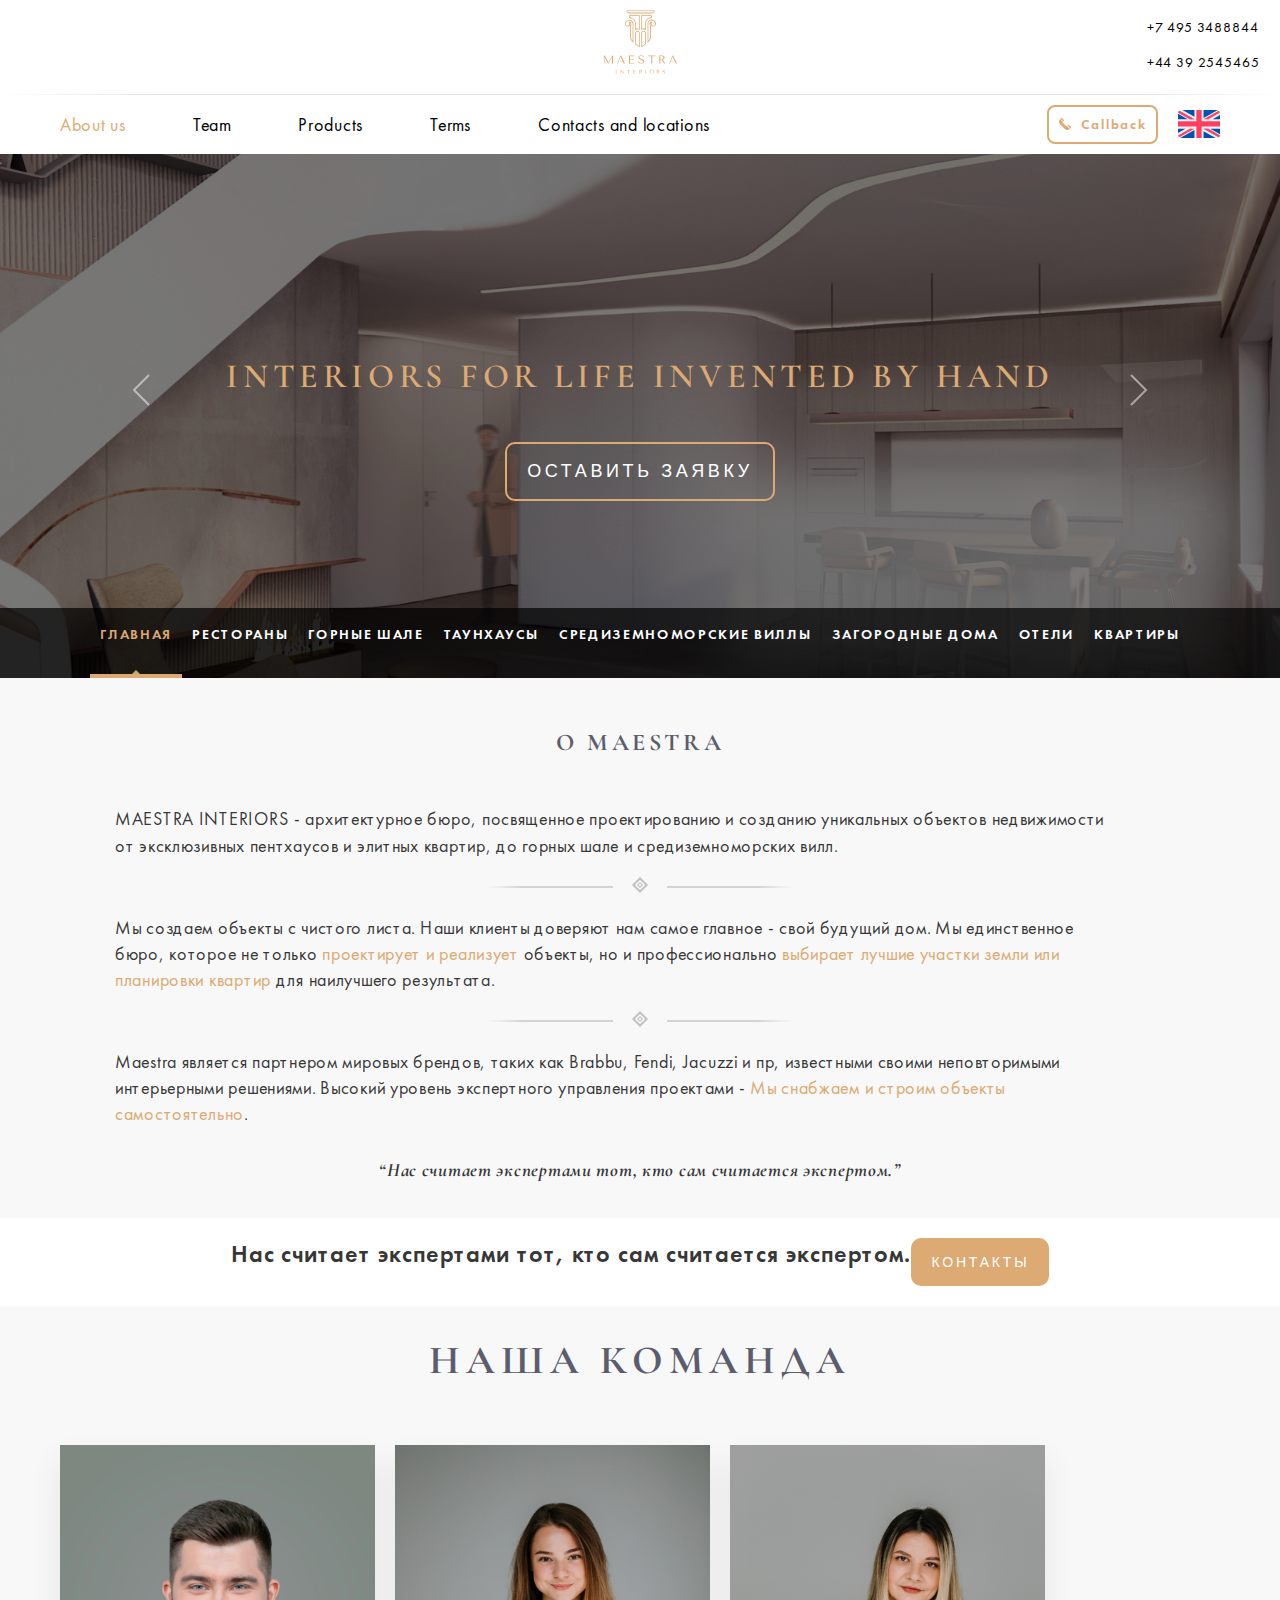
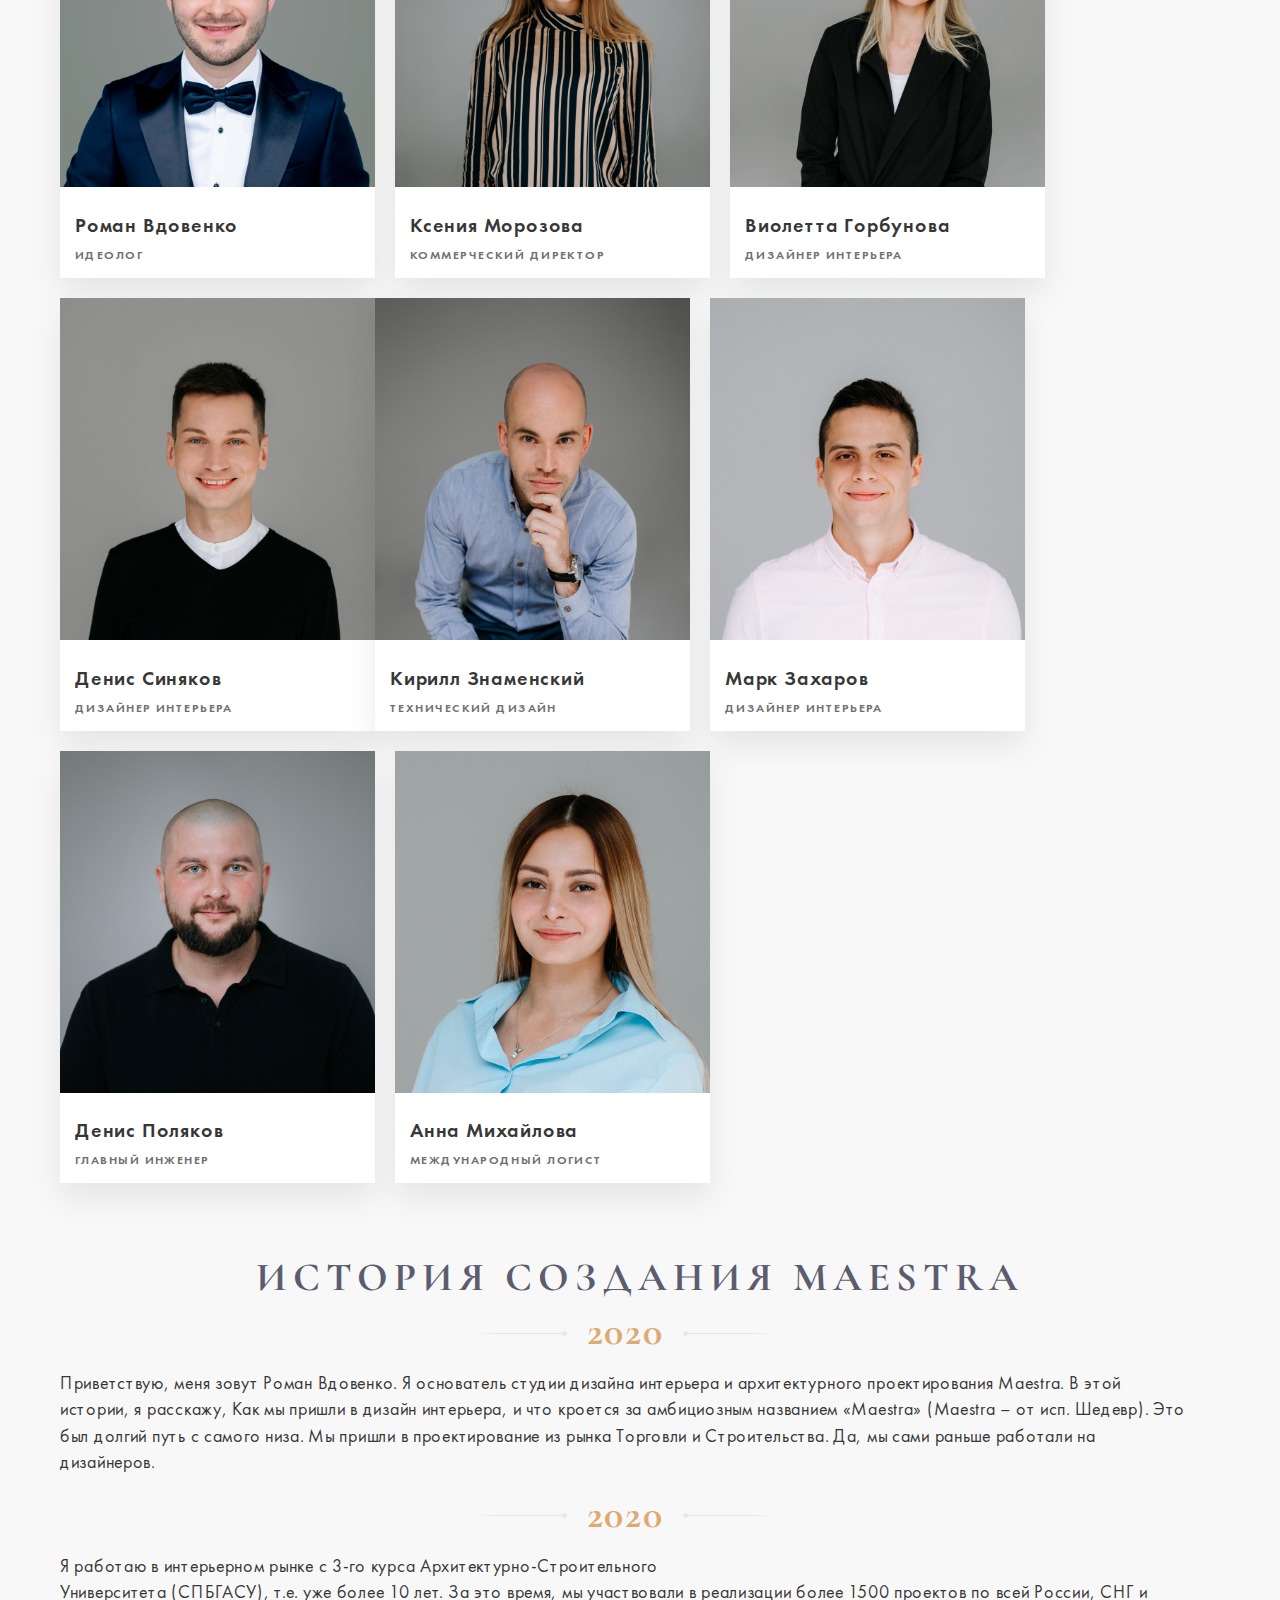
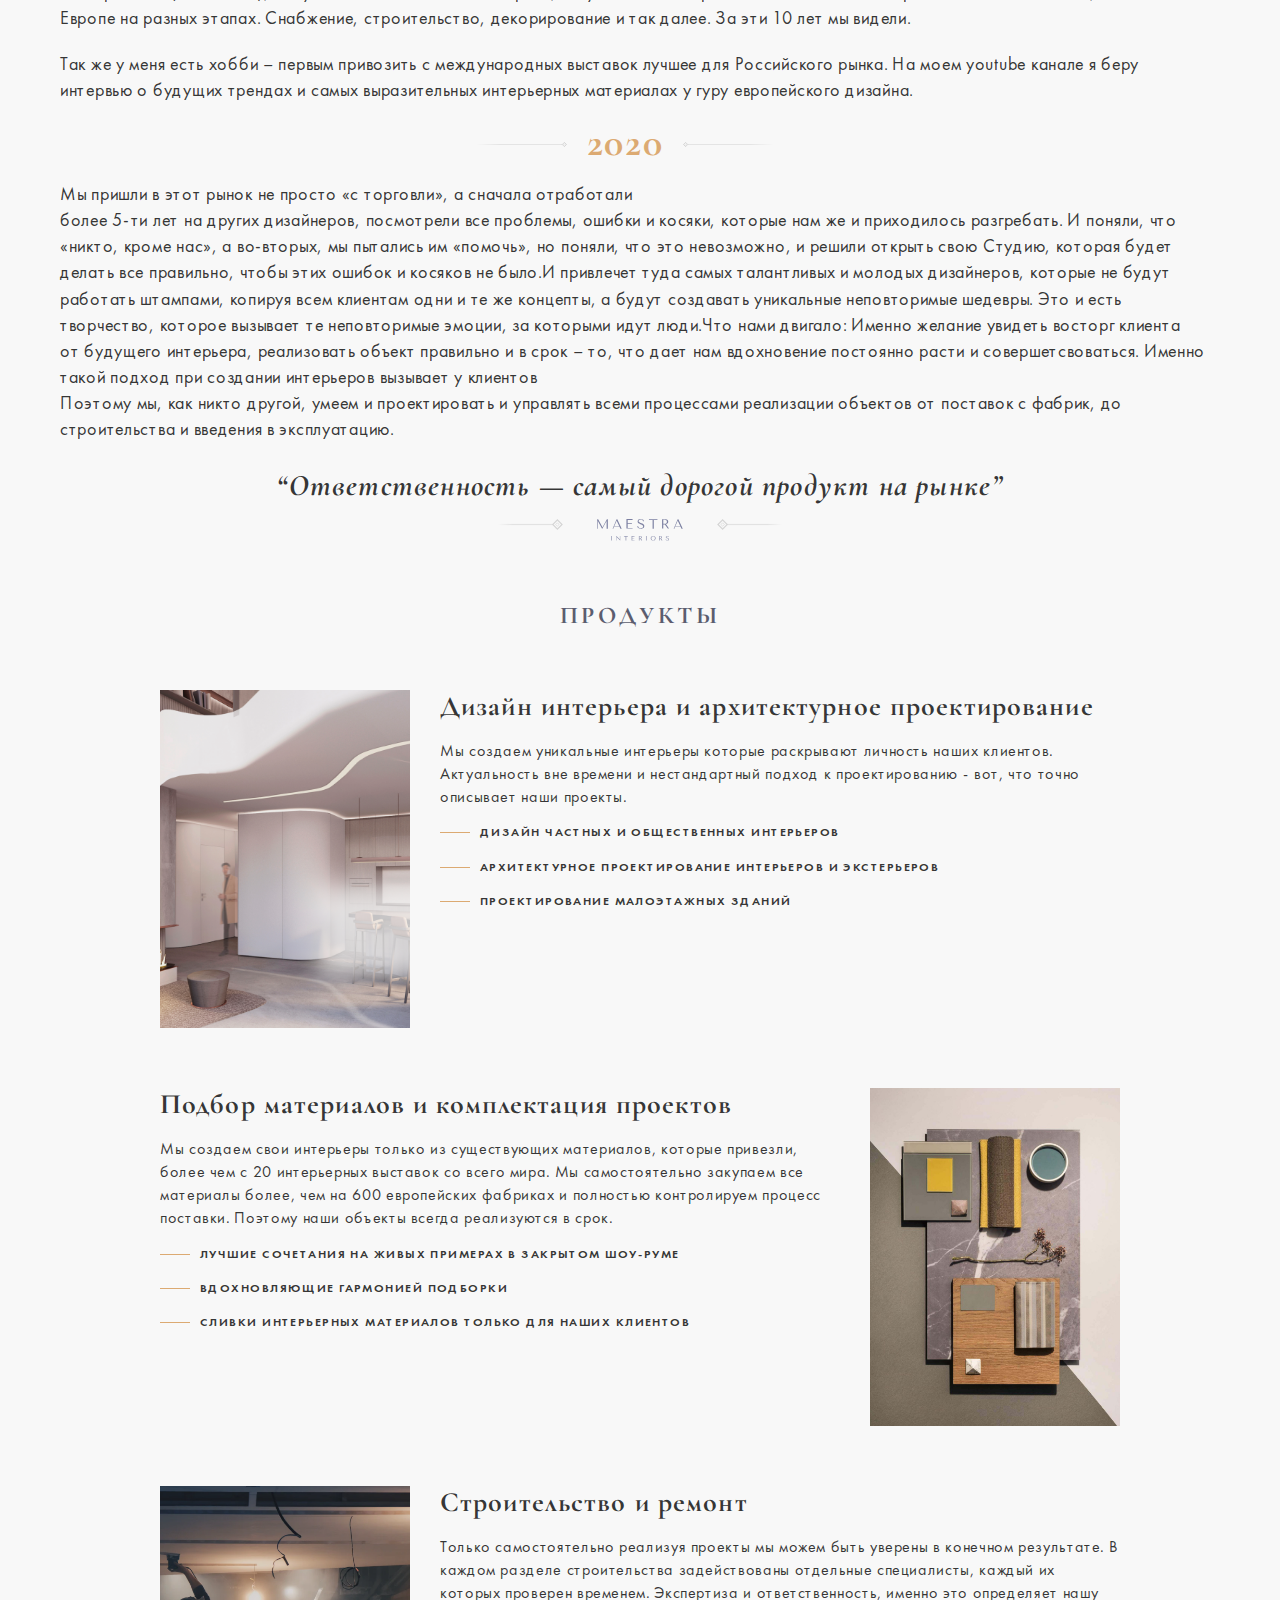
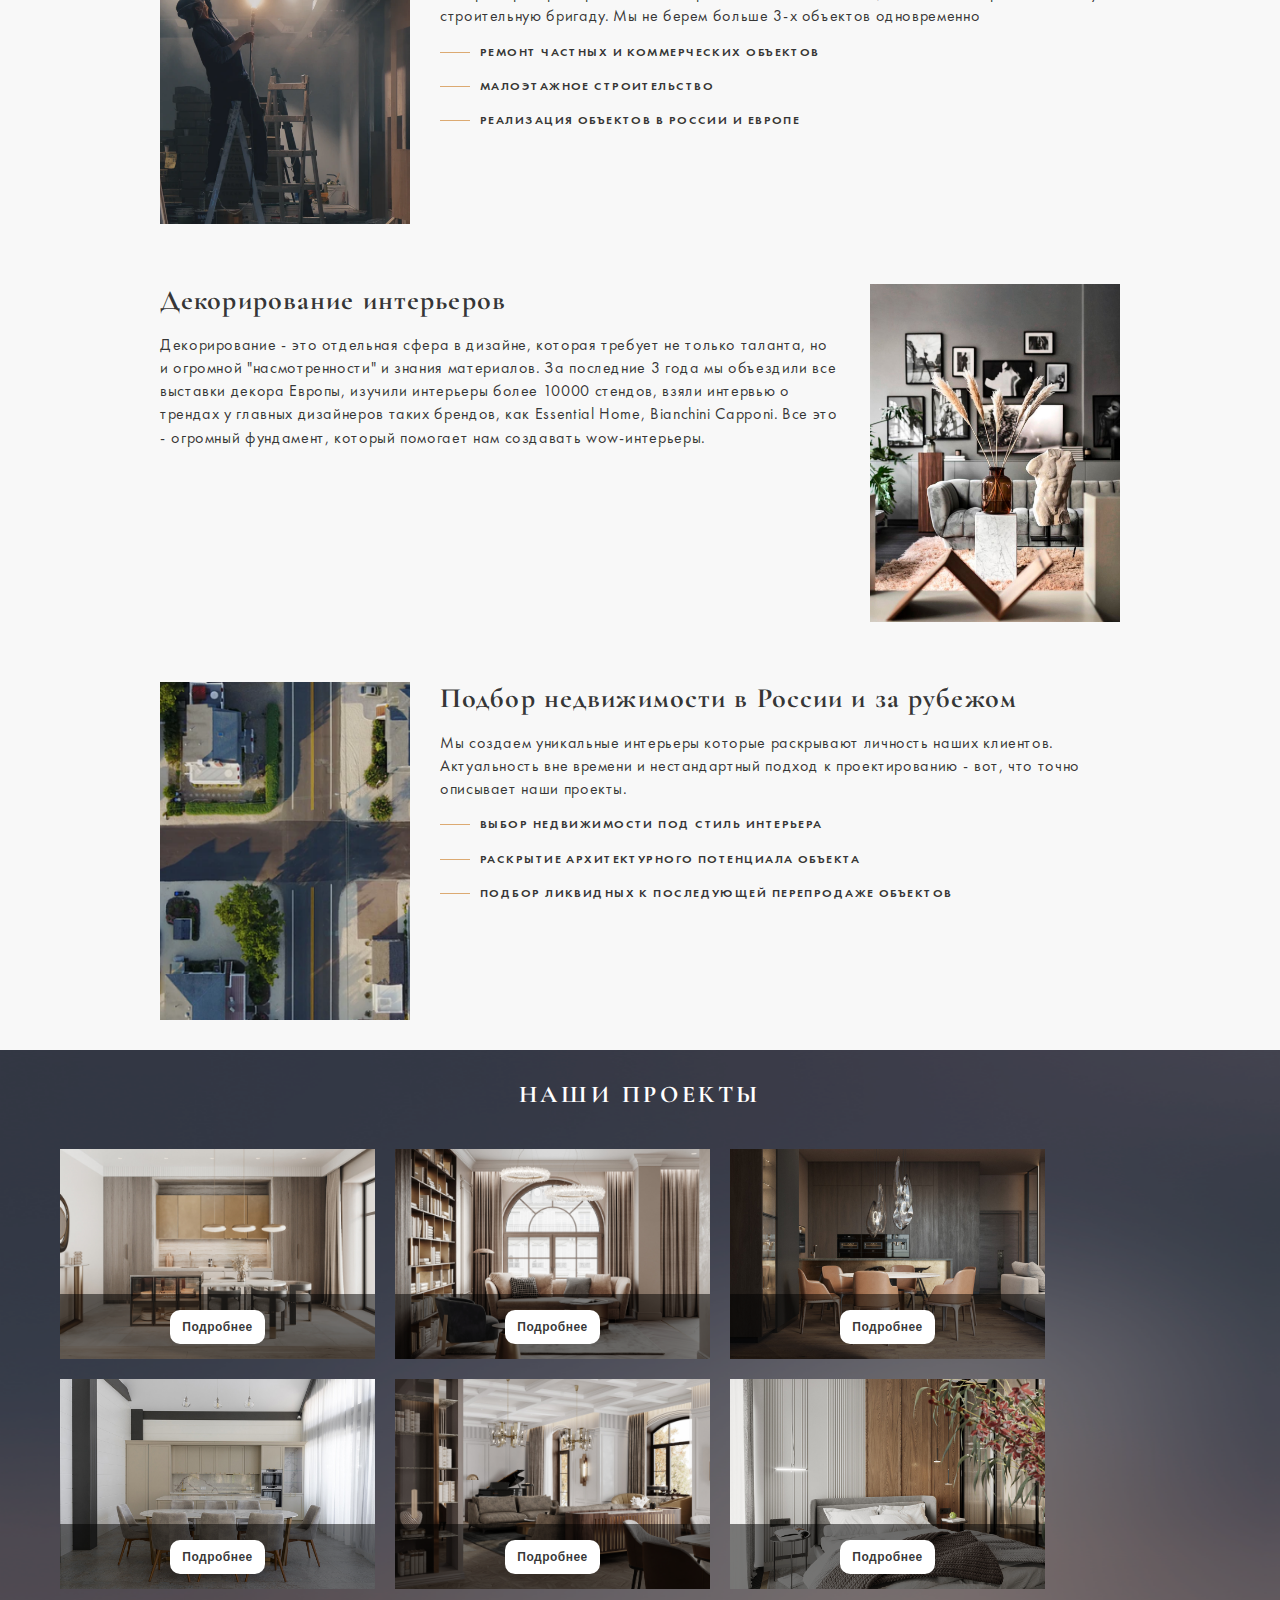
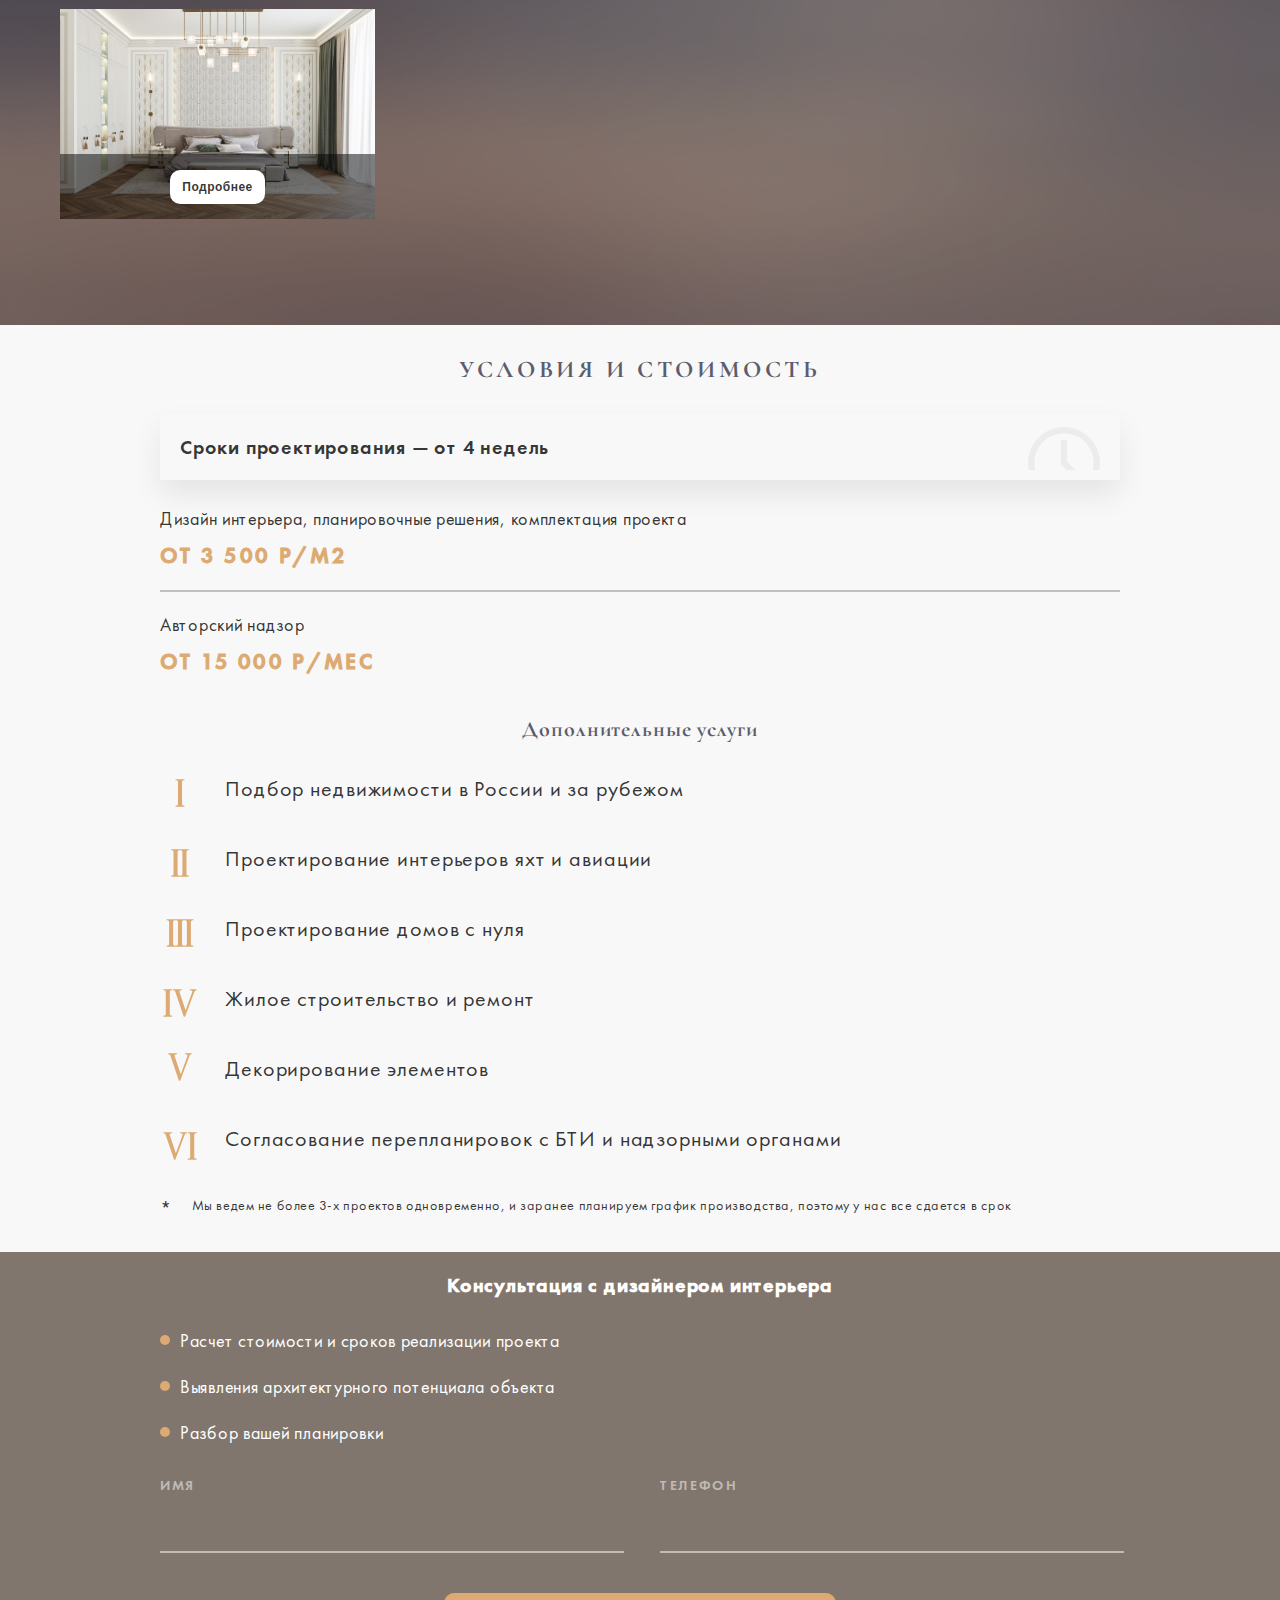
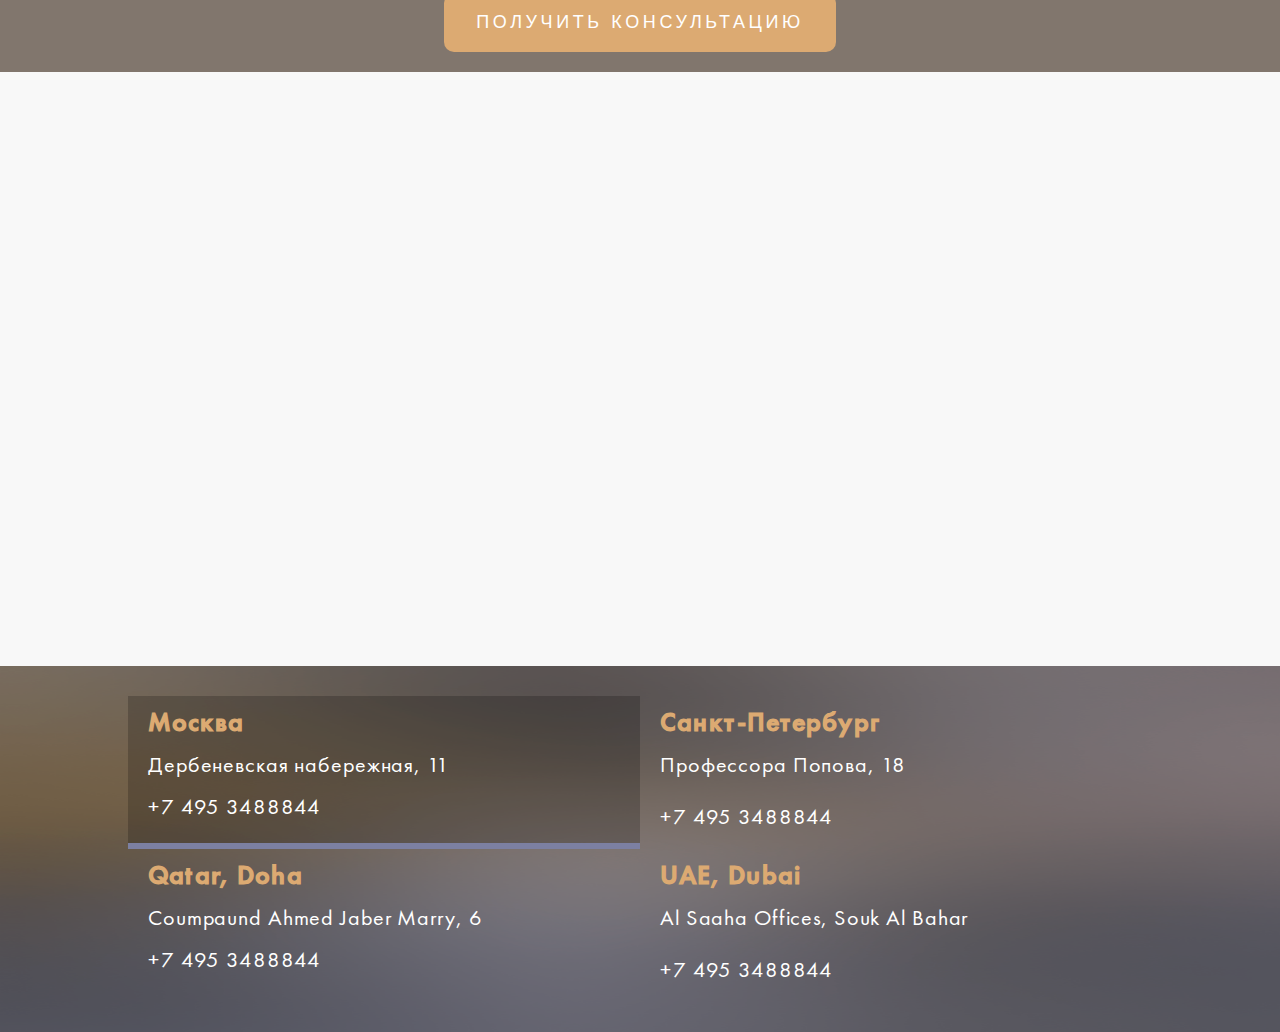
==== eng.html @ 8f97a29b "eng translate" ====
<!DOCTYPE html>
<html lang="eng">
<head>
    <meta charset="UTF-8">
    <meta http-equiv="X-UA-Compatible" content="IE=edge">
    <meta name="viewport" content="width=device-width, initial-scale=1.0">
    <title>Maestra</title>
    <link rel="stylesheet" href="./css/style.css">
    <link rel="stylesheet" href="./css/fonts.css">
    <link rel="stylesheet" href="./css/media.css">
</head>
<body id="all_body">
    <header>
        <div class="heading">
            <div>
                <svg class="mobile-logo" width="139" height="121" viewBox="0 0 139 121" fill="none" xmlns="http://www.w3.org/2000/svg">
                    <g clip-path="url(#clip0_133_129)">
                    <path d="M91.5887 6.02186H47.3551C44.7117 6.02186 42.5464 3.85512 42.5464 1.21C42.5464 0.534651 43.0807 0 43.7556 0H95.1882C95.8631 0 96.3973 0.534651 96.3973 1.21C96.3692 3.85512 94.2321 6.02186 91.5887 6.02186ZM44.065 1.51953C44.2337 3.17977 45.6397 4.50233 47.3269 4.50233H91.5606C93.276 4.50233 94.682 3.17977 94.8226 1.51953H44.065Z" fill="#DCAA72"/>
                    <path d="M59.0251 38.5514V36.9755C59.0251 35.3716 59.0251 26.9016 59.0251 25.2976C59.0251 20.8234 57.141 17.7844 53.2604 15.9553C52.2761 15.4769 51.067 15.28 49.8859 15.083L49.5484 15.0267C48.4517 14.8297 47.9737 14.2669 47.9737 13.1976C47.9737 12.3534 47.9737 11.5093 47.9737 10.6651C47.9737 10.3274 48.0018 9.79274 48.3674 9.42693C48.7329 9.06111 49.2391 9.00483 49.6047 9.00483H66.224C66.5614 8.97669 67.1238 9.03297 67.4894 9.39879C67.8831 9.7646 67.9393 10.2993 67.9112 10.7495V38.4951L66.5333 37.3695C65.6334 36.7223 64.6211 36.4127 63.5525 36.4127C62.2589 36.4127 61.106 36.8067 60.1499 37.5665L59.0251 38.5514ZM49.5484 13.479C49.5766 13.479 49.6609 13.5072 49.8296 13.5353L50.1671 13.5916C51.4325 13.7886 52.7261 14.0137 53.9353 14.5765C58.3502 16.6588 60.5717 20.2606 60.5717 25.2976C60.5717 26.6202 60.5717 32.642 60.5717 35.5967C61.4997 35.1183 62.5402 34.8932 63.665 34.8932C64.6492 34.8932 65.6053 35.1183 66.5052 35.5404V10.7213C66.5052 10.6088 66.5052 10.5525 66.5052 10.4962C66.477 10.4962 66.4208 10.4962 66.3364 10.4962H49.689C49.6328 10.4962 49.6047 10.4962 49.5484 10.4962C49.5484 10.5244 49.5484 10.5806 49.5484 10.6369C49.5484 11.4811 49.5484 12.3253 49.5484 13.1695C49.5203 13.3383 49.5203 13.4227 49.5484 13.479Z" fill="#DCAA72"/>
                    <path d="M67.9955 71.1367L60.0655 65.4807C59.3344 64.946 58.9969 64.2707 58.9969 63.2858C58.9969 57.9956 58.9969 55.5193 58.9969 52.3395V45.1358C59.1376 43.4193 59.5312 42.1249 60.178 41.14C61.0497 39.8456 62.2589 39.1702 63.7212 39.1702C65.1272 39.1702 66.3364 39.8737 67.2363 41.1963C67.8268 42.0686 67.9393 43.0816 67.9674 43.9539L67.9955 71.1367ZM63.7493 40.6898C62.7932 40.6898 62.0621 41.1119 61.4434 41.9842C60.9373 42.7439 60.6279 43.8133 60.5155 45.1921V52.3395C60.5155 55.5193 60.5155 57.9956 60.5155 63.2858C60.5155 63.7642 60.6279 64.0174 60.9654 64.2426L66.5051 68.1821V43.9821C66.477 43.0816 66.3364 42.4907 66.0271 42.0686C65.3803 41.14 64.6492 40.6898 63.7493 40.6898Z" fill="#DCAA72"/>
                    <path d="M71.0044 71.0805V43.6726C71.0325 42.9128 71.145 41.9842 71.7074 41.1681C72.6073 39.8456 73.8165 39.1421 75.2225 39.1421C76.6848 39.1421 77.8939 39.8174 78.7657 41.1119C79.5249 42.2374 79.9186 43.757 80.003 45.7549V45.8393V51.7486C80.003 54.844 80.003 56.87 80.003 62.104V63.2014C80.003 64.1863 79.6655 64.8898 78.9344 65.3963L71.0044 71.0805ZM75.2225 40.6898C74.3226 40.6898 73.5915 41.14 72.9728 42.0405C72.7198 42.4344 72.5791 42.9409 72.5229 43.7288V68.154L78.0627 64.2144C78.4001 63.9893 78.5126 63.7361 78.5126 63.2577V62.1602C78.5126 56.9263 78.5126 54.9002 78.5126 51.8049V45.8393C78.4564 44.1791 78.147 42.9128 77.5565 42.0123C76.9097 41.1119 76.1786 40.6898 75.2225 40.6898Z" fill="#DCAA72"/>
                    <path d="M80.0031 38.5793L78.7658 37.5663C77.7815 36.7784 76.6567 36.3844 75.335 36.3844C74.2665 36.3844 73.2541 36.7221 72.3543 37.3693L71.0326 38.3542V10.693C71.0326 10.2428 71.0888 9.73628 71.4825 9.34233C71.8762 8.97652 72.4105 8.92024 72.7761 8.94838H89.3672C89.7609 8.94838 90.2389 9.00465 90.6045 9.37047C90.9701 9.73628 91.0263 10.2709 90.9982 10.6367C90.9982 11.4809 90.9982 12.3251 90.9982 13.1693C90.9982 14.2667 90.5483 14.8014 89.4234 14.9984L89.086 15.0547C87.9331 15.2516 86.7239 15.4486 85.7396 15.8988C81.859 17.7279 79.9749 20.767 79.9749 25.2412V30.7847C79.9749 33.4298 79.9749 36.1312 79.9749 36.9753L80.0031 38.5793ZM75.335 34.8649C76.488 34.8649 77.5284 35.1181 78.4845 35.5965C78.4845 34.3302 78.4845 32.5574 78.4845 30.7847V25.2412C78.4845 20.2042 80.7061 16.6023 85.121 14.52C86.3021 13.9572 87.6237 13.7602 88.861 13.5351L89.1985 13.4788C89.3672 13.4507 89.4516 13.4226 89.5078 13.3944C89.5078 13.3663 89.5078 13.31 89.5078 13.1412C89.5078 12.297 89.5078 11.4528 89.5078 10.6086C89.5078 10.5523 89.5078 10.4961 89.5078 10.4679C89.4797 10.4679 89.4234 10.4679 89.3672 10.4679H72.7479C72.6636 10.4679 72.6073 10.4679 72.5511 10.4679C72.5511 10.5242 72.5511 10.5805 72.5511 10.693V35.5121C73.4228 35.09 74.3508 34.8649 75.335 34.8649Z" fill="#DCAA72"/>
                    <path d="M56.0724 26.3667C56.1006 22.174 53.401 19.3319 50.7014 18.4033C46.652 16.9963 42.3215 18.8816 40.6061 22.793C40.0156 24.1156 39.8187 25.4663 40.0156 26.7888C40.3812 29.2651 42.3496 31.0379 44.8242 31.0942C47.3551 31.1786 49.4641 29.4621 49.9703 26.9577C50.1952 25.8321 49.9703 24.594 49.3797 23.5528C49.8578 23.9749 50.2515 24.5658 50.3921 25.2412C50.7577 26.7326 50.617 27.9707 49.9703 28.9837L49.8578 29.1807V54.3937L49.9703 54.5907C50.2234 54.9847 50.4764 55.4068 50.7577 55.8007C51.545 56.9263 52.3886 57.9674 53.2323 59.0086C53.7103 59.5995 54.1884 60.1905 54.6664 60.8095L56.0162 62.5823V59.0086C56.0162 55.9414 56.0162 52.9023 56.0162 49.8351C56.0162 42.1249 56.0162 34.1895 56.0724 26.3667ZM54.5258 49.807C54.5258 52.5928 54.5258 55.3505 54.5258 58.1363C54.4977 58.1082 54.4696 58.0519 54.4415 58.0237C53.626 57.0107 52.7823 55.9695 52.0231 54.9002C51.7981 54.5907 51.6013 54.2812 51.4044 53.9435V29.6028C52.1918 28.2802 52.3324 26.6763 51.8825 24.8754C51.6575 23.9467 51.1513 23.1588 50.4764 22.5398C50.139 22.2584 49.8016 22.0614 49.436 21.9488C48.2268 21.5267 46.9614 21.78 46.0334 22.4835L46.9895 23.1307C48.0862 23.8623 48.7049 25.3819 48.4518 26.6763C48.1143 28.4491 46.5958 29.6309 44.8242 29.5747C43.0807 29.5184 41.7309 28.3084 41.4779 26.5637C41.3373 25.5226 41.4779 24.4533 41.9559 23.4121C43.3619 20.2323 46.877 18.7128 50.1671 19.8665C52.2762 20.5981 54.5539 22.9619 54.5258 26.3949C54.4977 34.1895 54.4977 42.1249 54.5258 49.807Z" fill="#DCAA72"/>
                    <path d="M98.422 22.7368C96.7067 18.8254 92.348 16.94 88.3268 18.347C85.6272 19.2756 82.9276 22.1177 82.9557 26.3105C83.012 34.1333 83.012 42.0686 83.012 49.7789C83.012 52.8179 83.012 55.8851 83.012 58.9242V62.4979L84.3618 60.7251C84.8398 60.1061 85.3179 59.5151 85.7959 58.9242C86.6395 57.883 87.4831 56.8137 88.2705 55.7163C88.5236 55.3505 88.7767 54.9565 89.0298 54.5907L89.1423 54.3937V29.0682L89.0298 28.8712C88.4111 27.8581 88.2705 26.6481 88.6642 25.1849C88.8329 24.5095 89.1985 23.9468 89.6765 23.4965C89.1141 24.5377 88.861 25.7477 89.086 26.9014C89.5922 29.4058 91.7012 31.1223 94.2321 31.0379C96.7067 30.9816 98.6751 29.2088 99.0407 26.7326C99.2094 25.41 99.0126 24.0875 98.422 22.7368ZM97.5222 26.5074C97.2691 28.2521 95.9193 29.4621 94.1758 29.5184C92.3761 29.5465 90.9138 28.3647 90.5483 26.62C90.2952 25.3256 90.9139 23.8061 92.0106 23.0744L92.8823 22.4835C91.9543 21.78 90.6889 21.5268 89.4797 21.9488C89.1423 22.0614 88.8329 22.2584 88.5236 22.5116C87.8768 23.1307 87.3425 23.9468 87.1176 24.8472C86.6676 26.62 86.8364 28.1958 87.5675 29.4902V53.9716C87.3707 54.2812 87.1738 54.5626 86.977 54.844C86.2177 55.9133 85.3741 56.9544 84.5586 57.9675C84.5305 57.9956 84.5024 58.0519 84.4742 58.08C84.4742 55.3223 84.4742 52.5365 84.4742 49.7789C84.4742 42.0968 84.5024 34.1333 84.418 26.3105C84.3899 22.8774 86.6676 20.5137 88.7767 19.7821C89.5078 19.5288 90.2671 19.4163 90.9982 19.4163C93.5572 19.4163 95.9193 20.8795 97.016 23.3558C97.4941 24.4251 97.6628 25.4944 97.5222 26.5074Z" fill="#DCAA72"/>
                    <path d="M68.6705 120.887V117.708H69.1204C69.3172 117.708 69.486 117.736 69.5984 117.764C69.739 117.792 69.8515 117.848 69.9359 117.933C70.0484 118.017 70.1327 118.13 70.2171 118.242C70.3015 118.383 70.4139 118.524 70.5264 118.721L72.0168 120.859H73.001C72.523 120.184 71.5388 118.721 71.4544 118.58C71.2857 118.327 71.1732 118.13 71.0888 117.989C71.0045 117.848 70.9201 117.764 70.8639 117.68C70.8076 117.623 70.7233 117.567 70.6389 117.511L70.5264 117.454V117.426C70.8639 117.398 71.1451 117.342 71.37 117.201C71.595 117.089 71.7918 116.92 71.9606 116.723C72.1012 116.526 72.2137 116.329 72.298 116.132C72.3543 115.907 72.4105 115.71 72.4105 115.485C72.4105 115.288 72.3824 115.091 72.298 114.866C72.2137 114.64 72.1012 114.443 71.9325 114.247C71.7637 114.05 71.5106 113.909 71.2013 113.768C70.892 113.627 70.5264 113.571 70.0484 113.571H67.7144V120.803H68.6705V120.887ZM68.6705 114.106H69.7109C69.964 114.106 70.2171 114.134 70.4139 114.218C70.6108 114.303 70.8076 114.387 70.9482 114.528C71.0888 114.669 71.2294 114.809 71.2857 115.006C71.37 115.203 71.3982 115.4 71.3982 115.625C71.3982 115.822 71.37 115.991 71.2857 116.188C71.2013 116.385 71.117 116.554 70.9482 116.695C70.8076 116.835 70.6389 116.976 70.4139 117.06C70.2171 117.145 69.964 117.201 69.6828 117.201H68.6142V114.106H68.6705Z" fill="#DCAA72"/>
                    <path d="M101.487 120.887V117.708H101.937C102.134 117.708 102.303 117.736 102.415 117.764C102.556 117.792 102.668 117.848 102.753 117.933C102.865 118.017 102.949 118.13 103.034 118.242C103.118 118.383 103.231 118.524 103.343 118.721L104.833 120.859H105.818C105.34 120.184 104.355 118.721 104.271 118.58C104.102 118.327 103.99 118.13 103.906 117.989C103.821 117.848 103.737 117.764 103.681 117.68C103.624 117.623 103.54 117.567 103.456 117.511L103.343 117.454V117.426C103.681 117.398 103.962 117.342 104.187 117.201C104.412 117.089 104.609 116.92 104.777 116.723C104.918 116.526 105.03 116.329 105.115 116.132C105.171 115.907 105.227 115.71 105.227 115.485C105.227 115.288 105.199 115.091 105.115 114.866C105.03 114.64 104.918 114.443 104.749 114.247C104.58 114.05 104.327 113.909 104.018 113.768C103.709 113.627 103.343 113.571 102.865 113.571H100.531V120.803H101.487V120.887ZM101.487 114.106H102.528C102.781 114.106 103.034 114.134 103.231 114.218C103.427 114.303 103.624 114.387 103.765 114.528C103.906 114.669 104.046 114.809 104.102 115.006C104.187 115.203 104.215 115.4 104.215 115.625C104.215 115.822 104.187 115.991 104.102 116.188C104.018 116.385 103.934 116.554 103.765 116.695C103.624 116.835 103.456 116.976 103.231 117.06C103.034 117.145 102.781 117.201 102.499 117.201H101.431V114.106H101.487Z" fill="#DCAA72"/>
                    <path d="M23.5369 113.658V120.89H22.6089V113.658H23.5369Z" fill="#DCAA72"/>
                    <path d="M37.3442 113.656V121H37.2879L31.5513 115.372H31.5232V120.887H31.0452V113.543H31.1014L36.838 119.199H36.8661V113.684H37.3442V113.656Z" fill="#DCAA72"/>
                    <path d="M46.174 120.887V114.218H43.4182V113.656H49.8859V114.218H47.1301V120.887H46.174Z" fill="#DCAA72"/>
                    <path d="M60.5998 113.656V114.218H56.8879V116.807H60.0937V117.286H56.8879V120.297H60.5998V120.859H55.9318V113.627H60.5998V113.656Z" fill="#DCAA72"/>
                    <path d="M80.1436 113.656V120.887H79.2156V113.656H80.1436Z" fill="#DCAA72"/>
                    <path d="M87.1457 116.019C87.2863 115.569 87.5112 115.175 87.8487 114.809C88.158 114.443 88.5798 114.134 89.0579 113.909C89.5359 113.656 90.1265 113.543 90.8013 113.543C91.4762 113.543 92.0949 113.656 92.6011 113.909C93.1072 114.162 93.529 114.472 93.8665 114.837C94.2039 115.203 94.4289 115.625 94.5976 116.047C94.7663 116.498 94.8226 116.892 94.8226 117.286C94.8226 117.539 94.7945 117.82 94.7101 118.102C94.6257 118.383 94.5414 118.664 94.4008 118.946C94.2602 119.227 94.0915 119.48 93.8665 119.734C93.6415 119.987 93.3884 120.212 93.0791 120.409C92.7698 120.606 92.4323 120.747 92.0668 120.859C91.7012 120.972 91.2794 121.028 90.8013 121.028C90.1265 121.028 89.5359 120.916 89.0579 120.662C88.5798 120.409 88.158 120.1 87.8487 119.734C87.5394 119.368 87.2863 118.946 87.1457 118.524C87.0051 118.073 86.9207 117.68 86.9207 117.286C86.9207 116.863 87.0051 116.47 87.1457 116.019ZM88.158 118.608C88.2986 119.002 88.4955 119.368 88.7767 119.649C89.0298 119.931 89.3391 120.156 89.6765 120.325C90.014 120.493 90.4077 120.578 90.8295 120.578C91.2232 120.578 91.6168 120.493 91.9824 120.325C92.348 120.156 92.6573 119.931 92.9385 119.649C93.2197 119.368 93.4166 119.002 93.5853 118.608C93.754 118.214 93.8103 117.764 93.8103 117.286C93.8103 116.807 93.7259 116.357 93.5853 115.963C93.4166 115.569 93.2197 115.203 92.9385 114.922C92.6573 114.64 92.348 114.415 91.9824 114.247C91.6168 114.078 91.2513 113.993 90.8295 113.993C90.4077 113.993 90.0421 114.078 89.6765 114.247C89.3391 114.415 89.0298 114.64 88.7767 114.922C88.5236 115.203 88.3267 115.569 88.158 115.963C88.0174 116.357 87.9331 116.807 87.9331 117.286C87.9331 117.736 88.0174 118.186 88.158 118.608Z" fill="#DCAA72"/>
                    <path d="M111.864 118.974C111.864 119.087 111.892 119.227 111.948 119.396C112.004 119.565 112.089 119.706 112.229 119.874C112.37 120.015 112.567 120.156 112.82 120.268C113.073 120.381 113.41 120.437 113.832 120.437C114.366 120.437 114.788 120.325 115.098 120.128C115.407 119.931 115.576 119.621 115.576 119.171C115.576 118.833 115.463 118.552 115.266 118.327C115.069 118.13 114.816 117.933 114.507 117.792C114.198 117.651 113.86 117.511 113.523 117.398C113.185 117.286 112.848 117.145 112.539 116.976C112.229 116.807 111.976 116.61 111.779 116.385C111.582 116.132 111.47 115.822 111.47 115.428C111.47 115.119 111.526 114.866 111.667 114.612C111.779 114.387 111.948 114.19 112.173 114.021C112.37 113.881 112.623 113.74 112.904 113.684C113.185 113.599 113.467 113.571 113.776 113.571C114.057 113.571 114.366 113.599 114.619 113.684C114.901 113.768 115.126 113.853 115.351 113.993C115.576 114.134 115.744 114.303 115.885 114.5C116.025 114.697 116.11 114.922 116.166 115.175H115.491C115.435 114.781 115.266 114.5 114.957 114.303C114.648 114.106 114.282 114.021 113.86 114.021C113.607 114.021 113.382 114.05 113.157 114.106C112.96 114.162 112.792 114.247 112.651 114.359C112.51 114.472 112.398 114.584 112.342 114.725C112.257 114.866 112.229 115.006 112.229 115.175C112.229 115.457 112.342 115.682 112.539 115.879C112.735 116.047 113.017 116.216 113.326 116.329C113.635 116.47 113.973 116.582 114.338 116.723C114.704 116.835 115.041 117.004 115.351 117.173C115.66 117.342 115.913 117.567 116.138 117.848C116.335 118.102 116.447 118.439 116.447 118.861C116.447 119.171 116.391 119.424 116.279 119.677C116.166 119.931 115.997 120.128 115.772 120.297C115.547 120.465 115.294 120.606 114.985 120.69C114.676 120.775 114.31 120.831 113.945 120.831C113.551 120.831 113.213 120.775 112.876 120.69C112.567 120.606 112.285 120.465 112.032 120.297C111.807 120.128 111.611 119.931 111.47 119.706C111.329 119.48 111.245 119.199 111.245 118.918H111.864V118.974Z" fill="#DCAA72"/>
                    <path d="M8.54865 99.417H8.63302L15.7475 86.1914H17.266V101.612H15.2695V89.1179H15.1851L8.23933 101.865H7.84564L1.06858 89.0335H0.9561V101.612H0V86.1914H1.49039L8.54865 99.417Z" fill="#DCAA72"/>
                    <path d="M32.5917 86.1914H31.495L24.9991 101.612H26.0115L27.9237 97.0814L28.3455 96.0684L31.5231 88.6677H31.6075L35.0663 96.0684L35.5162 97.0814L37.6253 101.612H39.7624L32.5917 86.1914Z" fill="#DCAA72"/>
                    <path d="M57.4222 86.1914V87.4014H49.4922V92.9168H56.3255V93.9298H49.4922V100.374H57.4222V101.584H47.4675V86.1633H57.4222V86.1914Z" fill="#DCAA72"/>
                    <path d="M66.5052 97.7005C66.5052 97.9537 66.5895 98.2633 66.6739 98.6009C66.7864 98.9668 66.9832 99.3044 67.2644 99.6421C67.5456 99.9798 67.9956 100.261 68.5298 100.514C69.0923 100.768 69.8234 100.88 70.7514 100.88C71.9043 100.88 72.8323 100.655 73.5353 100.233C74.2383 99.7828 74.5758 99.1074 74.5758 98.1507C74.5758 97.3909 74.3508 96.7719 73.929 96.3216C73.4791 95.8714 72.9448 95.4775 72.2699 95.1679C71.595 94.8584 70.892 94.577 70.1046 94.3237C69.3172 94.0705 68.6142 93.7609 67.9393 93.4233C67.2644 93.0574 66.7301 92.6353 66.2802 92.1007C65.8303 91.566 65.6334 90.8626 65.6334 90.0184C65.6334 89.3712 65.774 88.7802 66.0271 88.2456C66.3083 87.7391 66.6739 87.317 67.1238 86.9793C67.5737 86.6416 68.108 86.3884 68.7267 86.2195C69.3453 86.0507 69.9921 85.9663 70.667 85.9663C71.3138 85.9663 71.9324 86.0507 72.523 86.1914C73.1135 86.3321 73.6478 86.5854 74.1258 86.8667C74.6039 87.1763 74.9976 87.5421 75.3069 87.9642C75.6162 88.3863 75.8131 88.8928 75.8974 89.4274H74.4071C74.2946 88.5551 73.9009 87.936 73.226 87.514C72.5511 87.12 71.7356 86.8949 70.7795 86.8949C70.2171 86.8949 69.7109 86.9512 69.261 87.0919C68.8111 87.2326 68.4455 87.4014 68.1362 87.6547C67.8268 87.8798 67.6019 88.1612 67.4613 88.4707C67.3207 88.7802 67.2363 89.1179 67.2363 89.4556C67.2363 90.0747 67.4613 90.5812 67.9112 90.9751C68.3611 91.3691 68.9235 91.7067 69.6266 91.9881C70.3014 92.2695 71.0607 92.5509 71.8481 92.8323C72.6355 93.0856 73.3947 93.4233 74.0696 93.8172C74.7445 94.2112 75.335 94.6895 75.785 95.2805C76.2349 95.8714 76.4599 96.603 76.4599 97.5035C76.4599 98.1507 76.3193 98.7698 76.0662 99.3044C75.8131 99.8391 75.4194 100.317 74.9413 100.683C74.4633 101.077 73.8728 101.359 73.1979 101.556C72.523 101.753 71.7356 101.865 70.892 101.865C70.0484 101.865 69.2891 101.753 68.5861 101.556C67.8831 101.359 67.2644 101.077 66.7582 100.711C66.224 100.346 65.8303 99.9235 65.5209 99.3888C65.2116 98.8823 65.0429 98.2914 65.0148 97.6723H66.5052V97.7005Z" fill="#DCAA72"/>
                    <path d="M89.9577 101.612V87.4014H84.0524V86.1914H97.8315V87.4014H91.9261V101.612H89.9577Z" fill="#DCAA72"/>
                    <path d="M107.336 101.584V94.8021H108.32C108.742 94.8021 109.08 94.8302 109.361 94.9147C109.642 94.9991 109.867 95.1116 110.092 95.2805C110.317 95.4493 110.514 95.6744 110.711 95.9558C110.908 96.2372 111.133 96.5749 111.386 96.997L114.535 101.584H116.644C115.66 100.12 113.523 97.0251 113.326 96.7156C112.988 96.1809 112.735 95.7588 112.539 95.4774C112.342 95.1961 112.173 94.9709 112.061 94.8302C111.948 94.6895 111.779 94.577 111.611 94.4926L111.386 94.38V94.2956C112.089 94.2393 112.679 94.0986 113.185 93.8454C113.691 93.5921 114.113 93.2544 114.423 92.8605C114.732 92.4665 114.985 92.0444 115.126 91.5661C115.266 91.1158 115.351 90.6656 115.351 90.2154C115.351 89.8214 115.266 89.3993 115.126 88.9209C114.985 88.4426 114.704 88.0205 114.338 87.5984C113.973 87.2044 113.467 86.8668 112.82 86.5854C112.173 86.304 111.357 86.1914 110.373 86.1914H105.368V101.584H107.336ZM107.336 87.1763H109.558C110.12 87.1763 110.626 87.2607 111.076 87.4296C111.526 87.5984 111.92 87.8235 112.229 88.1049C112.567 88.3863 112.792 88.724 112.96 89.1179C113.129 89.5119 113.213 89.934 113.213 90.4123C113.213 90.8063 113.129 91.2002 112.988 91.6223C112.82 92.0163 112.595 92.3821 112.285 92.7198C111.976 93.0575 111.611 93.3107 111.161 93.5358C110.711 93.7328 110.205 93.8454 109.614 93.8454H107.336V87.1763V87.1763Z" fill="#DCAA72"/>
                    <path d="M131.829 86.1914H130.733L124.237 101.612H125.249L127.161 97.0814L127.583 96.0684L130.761 88.6677H130.845L134.304 96.0684L134.754 97.0814L136.863 101.612H139L131.829 86.1914Z" fill="#DCAA72"/>
                    <path d="M37.6199 98.1442V97.497H27.1309V98.1442H37.6199Z" fill="#DCAA72"/>
                    <path d="M136.856 98.1452V97.498H126.367V98.1452H136.856Z" fill="#DCAA72"/>
                    </g>
                    <defs>
                    <clipPath id="clip0_133_129">
                    <rect width="139" height="121" fill="white"/>
                    </clipPath>
                    </defs>
                </svg>                    
            </div>
            <div class="numbers">
                <div>
                    +7 495 3488844
                </div>
                <div>
                    +44 39 2545465
                </div>
            </div>
        </div>
        <div class="top-line"></div>
    </header>
    <main>
        <div class="top-bar mobile">
            <div style="position: relative; padding-bottom: 13px;">
                <div class="top-bar-content">
                    <div onclick="openDropDown()" class="menu-bar" id="menu_bar">
                        <svg id="dropdown_icon1" style="display: block;" width="30" height="26" viewBox="0 0 30 26" fill="none" xmlns="http://www.w3.org/2000/svg">
                            <rect width="30" height="2" fill="#DCAA72"/>
                            <rect y="12" width="30" height="2" fill="#DCAA72"/>
                            <rect y="24" width="20" height="2" fill="#DCAA72"/>
                        </svg>
                        <svg id="dropdown_icon2" style="display: none;" width="24" height="24" viewBox="0 0 24 24" fill="none" xmlns="http://www.w3.org/2000/svg">
                            <path d="M1 1L23 23M23 1L1 23" stroke="#DCAA72" stroke-width="2"/>
                        </svg>                                                
                    </div>
                    <div class="menu-callback">
                        <svg width="12" height="12" viewBox="0 0 12 12" fill="none" xmlns="http://www.w3.org/2000/svg">
                            <g clip-path="url(#clip0_162_1211)">
                            <path d="M11.6908 8.85429L10.1994 7.36257C9.80148 6.96465 9.10626 6.96397 8.70768 7.36257L8.45898 7.61126L11.4422 10.5943L11.6908 10.3457C12.1037 9.93274 12.1024 9.26515 11.6908 8.85429Z" fill="#DCAA72"/>
                            <path d="M7.94801 8.09459C7.63418 8.33771 7.18648 8.328 6.89972 8.04061L3.95089 5.08974C3.66348 4.80233 3.6538 4.3543 3.89692 4.04125L0.920572 1.06506C-0.35984 2.55756 -0.309778 4.80646 1.10338 6.21962L5.76985 10.8881C7.12594 12.2442 9.34723 12.424 10.9245 11.0709L7.94801 8.09459Z" fill="#DCAA72"/>
                            <path d="M4.62896 1.7904L3.13757 0.29868C2.73965 -0.0992406 2.04442 -0.0999203 1.64584 0.29868L1.39715 0.547375L4.38036 3.53042L4.62896 3.2818C5.04188 2.86888 5.04052 2.20129 4.62896 1.7904Z" fill="#DCAA72"/>
                            </g>
                            <defs>
                            <clipPath id="clip0_162_1211">
                            <rect width="12" height="12" fill="white"/>
                            </clipPath>
                            </defs>
                        </svg>
                        <div onclick="openCallback()" class="menu-callback-text">
                            Callback
                        </div>                        
                    </div>
                </div>
                <div onclick="openDropDown()" style="display: none;" id="dropdown" class="nav-menu">
                    <div class="header-dropdown">
                        <div class="country-selector">
                            <svg class="country-flag" style="opacity: 100%;" width="30" height="20" viewBox="0 0 30 20" fill="none" xmlns="http://www.w3.org/2000/svg">
                                <g clip-path="url(#clip0_192_656)">
                                <path d="M30 -6.10352e-05H0V20.0002H30V-6.10352e-05Z" fill="#F0F0F0"/>
                                <path d="M16.875 -0.00062561H13.125V8.12433H0V11.8743H13.125V19.9993H16.875V11.8743H30V8.12433H16.875V-0.00062561Z" fill="#FF3F61"/>
                                <path d="M23.0734 13.478L30 17.3262V13.478H23.0734Z" fill="#0052B4"/>
                                <path d="M18.2609 13.478L30 19.9997V18.1555L21.5805 13.478H18.2609Z" fill="#0052B4"/>
                                <path d="M26.8731 19.9997L18.2609 15.2147V19.9997H26.8731Z" fill="#0052B4"/>
                                <path d="M18.2609 13.478L30 19.9997V18.1555L21.5805 13.478H18.2609Z" fill="#F0F0F0"/>
                                <path d="M18.2609 13.478L30 19.9997V18.1555L21.5805 13.478H18.2609Z" fill="#FF3F61"/>
                                <path d="M5.29342 13.4779L0 16.4187V13.4779H5.29342Z" fill="#0052B4"/>
                                <path d="M11.7392 14.3072V19.9997H1.49365L11.7392 14.3072Z" fill="#0052B4"/>
                                <path d="M8.41951 13.478L0 18.1555V19.9997L11.7391 13.478H8.41951Z" fill="#FF3F61"/>
                                <path d="M6.92666 6.52152L0 2.67332V6.52152H6.92666Z" fill="#0052B4"/>
                                <path d="M11.7391 6.52109L0 -0.00062561V1.84355L8.41951 6.52109H11.7391Z" fill="#0052B4"/>
                                <path d="M3.12695 -0.000198364L11.7392 4.7848V-0.000198364H3.12695Z" fill="#0052B4"/>
                                <path d="M11.7391 6.52109L0 -0.00062561V1.84355L8.41951 6.52109H11.7391Z" fill="#F0F0F0"/>
                                <path d="M11.7391 6.52109L0 -0.00062561V1.84355L8.41951 6.52109H11.7391Z" fill="#FF3F61"/>
                                <path d="M24.7065 6.52164L30 3.58082V6.52164H24.7065Z" fill="#0052B4"/>
                                <path d="M18.2609 5.6923V-0.000137329H28.5064L18.2609 5.6923Z" fill="#0052B4"/>
                                <path d="M21.5805 6.52152L30 1.84398V-0.000198364L18.2609 6.52152H21.5805Z" fill="#FF3F61"/>
                                </g>
                                <defs>
                                <clipPath id="clip0_192_656">
                                <rect width="30" height="20" rx="4" fill="white"/>
                                </clipPath>
                                </defs>
                            </svg>
                            <a href="./ru.html">
                                <svg class="country-flag"  width="30" height="20" viewBox="0 0 30 20" fill="none" xmlns="http://www.w3.org/2000/svg">
                                    <g clip-path="url(#clip0_192_689)">
                                    <path d="M0 0.0192986V6.67292V13.3266V19.9802H30V13.3266V6.67292V0.0192986H0Z" fill="#F0F0F0"/>
                                    <path d="M30 0.0194721H0V19.9807H30V0.0194721Z" fill="#0052B4"/>
                                    <path d="M30 0.0194721H0V6.67298H30V0.0194721Z" fill="#F0F0F0"/>
                                    <path d="M30 13.3266H0V19.9801H30V13.3266Z" fill="#FF3F61"/>
                                    </g>
                                    <defs>
                                    <clipPath id="clip0_192_689">
                                    <rect width="30" height="20" rx="4" fill="white"/>
                                    </clipPath>
                                    </defs>
                                </svg>
                            </a>
                            <a href="./fr.html">
                                <svg class="country-flag" width="30" height="20" viewBox="0 0 30 20" fill="none" xmlns="http://www.w3.org/2000/svg">
                                    <g clip-path="url(#clip0_192_680)">
                                    <path d="M30 19.98H0V0.0187435H30V19.98Z" fill="#F0F0F0"/>
                                    <path d="M9.99978 19.98H0V0.0187435H9.99978V19.98Z" fill="#0052B4"/>
                                    <path d="M30 19.98H20.0002V0.0187435H30V19.98Z" fill="#FF3F61"/>
                                    </g>
                                    <defs>
                                    <clipPath id="clip0_192_680">
                                    <rect width="30" height="20" rx="4" transform="matrix(1 0 0 -1 0 20)" fill="white"/>
                                    </clipPath>
                                    </defs>
                                </svg>
                            </a>
                            <a href="./uae.html">
                                <svg class="country-flag" width="30" height="20" viewBox="0 0 30 20" fill="none" xmlns="http://www.w3.org/2000/svg">
                                    <g clip-path="url(#clip0_192_684)">
                                    <path d="M30 0.02005H0V19.9813H30V0.02005Z" fill="#F0F0F0"/>
                                    <path d="M30 0.02005H0V6.67356H30V0.02005Z" fill="#6DA544"/>
                                    <path d="M30 13.3264H0V19.9799H30V13.3264Z" fill="black"/>
                                    <path d="M9.99978 0.02005H0V19.9813H9.99978V0.02005Z" fill="#A2001D"/>
                                    </g>
                                    <defs>
                                    <clipPath id="clip0_192_684">
                                    <rect width="30" height="20" rx="4" fill="white"/>
                                    </clipPath>
                                    </defs>
                                </svg>  
                            </a>                                                             
                        </div>
                        <div class="dropdown-link" style="color: #DCAA72;">
                            <a class="dropdown-tag" href="#section-1">
                                About us
                            </a>
                        </div>
                        <div class="dropdown-link">
                            <a class="dropdown-tag" href="#section-2">
                                Products
                            </a>
                        </div>
                        <div class="dropdown-link">
                            <a class="dropdown-tag" href="#section-3">
                                Team
                            </a>
                        </div>
                        <div class="dropdown-link">
                            <a class="dropdown-tag" href="#section-4">
                                Terms
                            </a>
                        </div>
                        <div class="dropdown-link">
                            <a class="dropdown-tag" href="#section-5">
                                Contacts and locations
                            </a>
                        </div>
                    </div>
                </div>
            </div>
        </div>
        <div class="top-bar desktop">
            <div style="position: relative;">
                <div class="top-bar-content">
                    <div class="header-links">
                        <div class="dropdown-link">
                            <a class="dropdown-tag-desk" href="#section-1">
                                About us
                            </a>
                        </div>
                        <div class="dropdown-link">
                            <a class="dropdown-tag-desk" href="#section-2">
                                Team
                            </a>
                        </div>
                        <div class="dropdown-link">
                            <a class="dropdown-tag-desk" href="#section-3">
                                Products
                            </a>
                        </div>
                        <div class="dropdown-link">
                            <a class="dropdown-tag-desk" href="#section-4">
                                Terms
                            </a>
                        </div>
                        <div class="dropdown-link">
                            <a class="dropdown-tag-desk" href="#section-5">
                                Contacts and locations
                            </a>
                        </div>
                    </div>
                    <div class="header-right-side">
                        <div class="menu-callback">
                            <svg width="12" height="12" viewBox="0 0 12 12" fill="none" xmlns="http://www.w3.org/2000/svg">
                                <g clip-path="url(#clip0_162_1211)">
                                <path d="M11.6908 8.85429L10.1994 7.36257C9.80148 6.96465 9.10626 6.96397 8.70768 7.36257L8.45898 7.61126L11.4422 10.5943L11.6908 10.3457C12.1037 9.93274 12.1024 9.26515 11.6908 8.85429Z" fill="#DCAA72"/>
                                <path d="M7.94801 8.09459C7.63418 8.33771 7.18648 8.328 6.89972 8.04061L3.95089 5.08974C3.66348 4.80233 3.6538 4.3543 3.89692 4.04125L0.920572 1.06506C-0.35984 2.55756 -0.309778 4.80646 1.10338 6.21962L5.76985 10.8881C7.12594 12.2442 9.34723 12.424 10.9245 11.0709L7.94801 8.09459Z" fill="#DCAA72"/>
                                <path d="M4.62896 1.7904L3.13757 0.29868C2.73965 -0.0992406 2.04442 -0.0999203 1.64584 0.29868L1.39715 0.547375L4.38036 3.53042L4.62896 3.2818C5.04188 2.86888 5.04052 2.20129 4.62896 1.7904Z" fill="#DCAA72"/>
                                </g>
                                <defs>
                                <clipPath id="clip0_162_1211">
                                <rect width="12" height="12" fill="white"/>
                                </clipPath>
                                </defs>
                            </svg>
                            <div onclick="openCallback()" class="menu-callback-text">
                                Callback
                            </div>                        
                        </div>
                        <div class="main-country">
                            <svg class="country-flag" style="opacity: 100%;" width="42" height="28" viewBox="0 0 42 28" fill="none" xmlns="http://www.w3.org/2000/svg">
                                <g clip-path="url(#clip0_30_87)">
                                <path d="M42 0H0V28.0003H42V0Z" fill="#F0F0F0"/>
                                <path d="M23.625 -0.000610352H18.375V11.3743H0V16.6243H18.375V27.9993H23.625V16.6243H42V11.3743H23.625V-0.000610352Z" fill="#FF3F61"/>
                                <path d="M32.3026 18.8693L41.9999 24.2568V18.8693H32.3026Z" fill="#0052B4"/>
                                <path d="M25.5652 18.8693L42 27.9997V25.4178L30.2127 18.8693H25.5652Z" fill="#0052B4"/>
                                <path d="M37.6223 27.9997L25.5652 21.3007V27.9997H37.6223Z" fill="#0052B4"/>
                                <path d="M25.5652 18.8693L42 27.9997V25.4178L30.2127 18.8693H25.5652Z" fill="#F0F0F0"/>
                                <path d="M25.5652 18.8693L42 27.9997V25.4178L30.2127 18.8693H25.5652Z" fill="#FF3F61"/>
                                <path d="M7.41079 18.869L0 22.9862V18.869H7.41079Z" fill="#0052B4"/>
                                <path d="M16.4348 20.0302V27.9996H2.09106L16.4348 20.0302Z" fill="#0052B4"/>
                                <path d="M11.7873 18.8693L0 25.4178V27.9997L16.4348 18.8693H11.7873Z" fill="#FF3F61"/>
                                <path d="M9.69732 9.13016L0 3.74268V9.13016H9.69732Z" fill="#0052B4"/>
                                <path d="M16.4348 9.1298L0 -0.000610352V2.58124L11.7873 9.1298H16.4348Z" fill="#0052B4"/>
                                <path d="M4.37769 -0.000244141L16.4348 6.69876V-0.000244141H4.37769Z" fill="#0052B4"/>
                                <path d="M16.4348 9.1298L0 -0.000610352V2.58124L11.7873 9.1298H16.4348Z" fill="#F0F0F0"/>
                                <path d="M16.4348 9.1298L0 -0.000610352V2.58124L11.7873 9.1298H16.4348Z" fill="#FF3F61"/>
                                <path d="M34.5892 9.13033L42 5.01318V9.13033H34.5892Z" fill="#0052B4"/>
                                <path d="M25.5652 7.9693V-0.00012207H39.9089L25.5652 7.9693Z" fill="#0052B4"/>
                                <path d="M30.2127 9.13016L42 2.58161V-0.000244141L25.5652 9.13016H30.2127Z" fill="#FF3F61"/>
                                </g>
                                <defs>
                                <clipPath id="clip0_30_87">
                                <rect width="42" height="28" rx="4" fill="white"/>
                                </clipPath>
                                </defs>
                            </svg>
                            <div class="desktop-country-selector" id="desktop-country-selector">
                                <a href="./index.html" class="desktop-country">
                                    <div>
                                        <svg width="42" height="28" viewBox="0 0 42 28" fill="none" xmlns="http://www.w3.org/2000/svg">
                                            <g clip-path="url(#clip0_162_230)">
                                            <path d="M0 0.0270386V9.34211V18.6573V27.9723H42V18.6573V9.34211V0.0270386H0Z" fill="#F0F0F0"/>
                                            <path d="M42 0.0272827H0V27.973H42V0.0272827Z" fill="#0052B4"/>
                                            <path d="M42 0.0272827H0V9.34219H42V0.0272827Z" fill="#F0F0F0"/>
                                            <path d="M42 18.6572H0V27.9721H42V18.6572Z" fill="#FF3F61"/>
                                            </g>
                                            <defs>
                                            <clipPath id="clip0_162_230">
                                            <rect width="42" height="28" rx="4" fill="white"/>
                                            </clipPath>
                                            </defs>
                                        </svg>
                                    </div>
                                    <div class="desktop-country-text">
                                        RU
                                    </div>
                                </a>
                                <a href="./fr.html" class="desktop-country">
                                    <div>
                                        <svg width="42" height="28" viewBox="0 0 42 28" fill="none" xmlns="http://www.w3.org/2000/svg">
                                            <g clip-path="url(#clip0_30_111)">
                                            <path d="M42 27.9719H0V0.0261993H42V27.9719Z" fill="#F0F0F0"/>
                                            <path d="M13.9997 27.9719H0V0.0261993H13.9997V27.9719Z" fill="#0052B4"/>
                                            <path d="M42.0001 27.9719H28.0004V0.0261993H42.0001V27.9719Z" fill="#FF3F61"/>
                                            </g>
                                            <defs>
                                            <clipPath id="clip0_30_111">
                                            <rect width="42" height="28" rx="4" transform="matrix(1 0 0 -1 0 28)" fill="white"/>
                                            </clipPath>
                                            </defs>
                                        </svg>                                
                                    </div>
                                    <div class="desktop-country-text">
                                        FR
                                    </div>
                                </a>
                                <a href="./uae.html" class="desktop-country">
                                    <div>
                                        <svg width="42" height="28" viewBox="0 0 42 28" fill="none" xmlns="http://www.w3.org/2000/svg">
                                            <g clip-path="url(#clip0_30_115)">
                                            <path d="M42 0.0280762H0V27.9738H42V0.0280762Z" fill="#F0F0F0"/>
                                            <path d="M42 0.0280762H0V9.34299H42V0.0280762Z" fill="#6DA544"/>
                                            <path d="M42 18.657H0V27.9719H42V18.657Z" fill="black"/>
                                            <path d="M13.9997 0.0280762H0V27.9738H13.9997V0.0280762Z" fill="#A2001D"/>
                                            </g>
                                            <defs>
                                            <clipPath id="clip0_30_115">
                                            <rect width="42" height="28" rx="4" fill="white"/>
                                            </clipPath>
                                            </defs>
                                        </svg>                                
                                    </div>
                                    <div class="desktop-country-text">
                                        UAE
                                    </div>
                                </a>
                            </div>
                        </div>
                    </div>
                </div>
            </div>
        </div>
        <div style="display: none;" class="callback-form-wrapper" id="callback_wrapper">
            <div class="callback-form">
                <div style="display: flex; justify-content: flex-end;">
                    <div onclick="openCallback()">
                        <svg id="dropdown_icon2" width="24" height="24" viewBox="0 0 24 24" fill="none" xmlns="http://www.w3.org/2000/svg">
                            <path d="M1 1L23 23M23 1L1 23" stroke="#DCAA72" stroke-width="2"/>
                        </svg>  
                    </div>
                </div>
                <div class="callback-text">
                    Please leave your contacts so that our specialists will contact you.                
                </div>
                <div style="padding: 0 15px 0 15px;">
                    <div class="form-name">
                        <label class="cbk_label" id="cbk-label" for="cbk-name">Name</label>
                        <input class="cbki-name" id="cbk-name" type="text" value="">
                    </div>
                    <div class="form-name" style="padding-top: 35px;">
                        <label class="cbk_label" id="cbk-label" for="cbk-name">Phone</label>
                        <input class="cbki-name" id="cbk-phone" type="number" value="">
                    </div>
                </div>
                <div>
                    <input onclick="callbackError()" class="cbk-button" type="submit" value="Отправить" style="margin: 40px auto 20px auto; background-color: #DCAA72;">
                </div>
            </div>
            <div class="close-bg" onclick="openCallback()"></div>
        </div>
        <div style="display: none;" class="callback-form-wrapper" id="callback_done">
            <div class="callback-form">
                <div style="display: flex; justify-content: flex-end;">
                    <div onclick="closeCallback()">
                        <svg id="dropdown_icon3" width="24" height="24" viewBox="0 0 24 24" fill="none" xmlns="http://www.w3.org/2000/svg">
                            <path d="M1 1L23 23M23 1L1 23" stroke="#DCAA72" stroke-width="2"/>
                        </svg>  
                    </div>
                </div>
                <div class="callback-text">
                    Your application is accepted. Our experts will contact you shortly.                
                </div>
            </div>
            <div class="close-bg" onclick="closeCallback()"></div>
        </div>
        <section id="section-1">
            <div id="viewport_slide">
                <div class="slider">
                    <div class="slide trans" style="opacity: 1;">
                        <img class="slide-pic trans-image" src="./media/MobileSliders/mobileSlider1.png" alt="">
                        <div class="bg-black"></div>
                        <span class="slide-text">Interiors for life invented by hand</span>
                    </div>
                    <div class="slide trans" style="opacity: 0;">
                        <img class="slide-pic trans-image" src="./media/MobileSliders/mobileSlider2.png" alt="">
                        <div class="bg-black"></div>
                        <span class="slide-text">Рестораны</span>
                    </div>
                    <div class="slide trans" style="opacity: 0;">
                        <img class="slide-pic trans-image" src="./media/MobileSliders/mobileSlider3.png" alt="">
                        <div class="bg-black"></div>
                        <span class="slide-text">горные шале</span>
                    </div>
                    <div class="slide trans" style="opacity: 0;">
                        <img class="slide-pic trans-image" src="./media/MobileSliders/MobileSlider4.png" alt="">
                        <div class="bg-black"></div>
                        <span class="slide-text">таунхаусы</span>
                    </div>
                    <div class="slide trans" style="opacity: 0;">
                        <img class="slide-pic trans-image" src="./media/MobileSliders/mobileSlider5.png" alt="">
                        <div class="bg-black"></div>
                        <span class="slide-text">Средиземно<br>морские виллы</span>
                    </div>
                    <div class="slide trans" style="opacity: 0;">
                        <img class="slide-pic trans-image" src="./media/MobileSliders/mobileSlider6.png" alt="">
                        <div class="bg-black"></div>
                        <span class="slide-text">загородные дома</span>
                    </div>
                    <div class="slide trans" style="opacity: 0;">
                        <img class="slide-pic trans-image" src="./media/MobileSliders/mobileSlider7.png" alt="">
                        <div class="bg-black"></div>
                        <span class="slide-text">отели</span>
                    </div>
                    <div class="slide trans" style="opacity: 0;">
                        <img class="slide-pic trans-image" src="./media/MobileSliders/MobileSlider8.png" alt="">
                        <div class="bg-black"></div>
                        <span class="slide-text">квартиры</span>
                    </div>
                    <div style="display: flex; justify-content: center">
                        <button onclick="openCallback()" class="slider-button">Оставить заявку</button>
                    </div>
                    <a onclick="plusSlides(-1)" class="left-slider prev">
                        <svg width="18" height="32" viewBox="0 0 18 32" fill="none" xmlns="http://www.w3.org/2000/svg">
                        <path d="M17 31L2 16L17 1" stroke="white" stroke-opacity="0.5" stroke-width="2"/>
                        </svg>
                    </a>
                    <a onclick="plusSlides(1)" class="right-slider next">
                        <svg width="18" height="32" viewBox="0 0 18 32" fill="none" xmlns="http://www.w3.org/2000/svg">
                            <path d="M1 1L16 16L1 31" stroke="white" stroke-opacity="0.5" stroke-width="2"/>
                        </svg>                    
                    </a>
                    <div class="slider-nav">
                        <div onclick="currentSlide(1)" class="slider-menu">
                            Главная
                        </div>
                        <div onclick="currentSlide(2)" class="slider-menu">
                            Рестораны
                        </div>
                        <div onclick="currentSlide(3)" class="slider-menu">
                            горные шале
                        </div>
                        <div onclick="currentSlide(4)" class="slider-menu">
                            таунхаусы
                        </div>
                        <div onclick="currentSlide(5)" class="slider-menu">
                            Средиземноморские виллы
                        </div>
                        <div onclick="currentSlide(6)" class="slider-menu">
                            загородные дома
                        </div>
                        <div onclick="currentSlide(7)" class="slider-menu">
                            отели
                        </div>
                        <div onclick="currentSlide(8)" class="slider-menu">
                            квартиры
                        </div>
                    </div>
                </div>
            </div>          
            <div>
                <div class="about">
                    <div>
                        <h2 class="about-header">О Maestra</h2>
                    </div>
                    <div class="about-content">
                        <div>
                            <div class="about-text">
                                MAESTRA INTERIORS - архитектурное бюро, посвященное проектированию и созданию уникальных объектов недвижимости от эксклюзивных пентхаусов и элитных квартир, до горных шале и средиземноморских вилл.
                            </div>
                            <div class="about-art">
                                <div class="art-left">
                                </div>
                                <div class="art-center">
                                    <svg width="16" height="16" viewBox="0 0 16 16" fill="none" xmlns="http://www.w3.org/2000/svg">
                                        <rect x="1.41421" width="9.31371" height="9.31371" transform="matrix(0.707107 -0.707106 0.707107 0.707106 0.414213 9)" stroke="#BFBFBF" stroke-width="2"/>
                                        <rect x="5.73481" y="7.99994" width="3.2231" height="3.22309" transform="rotate(-45 5.73481 7.99994)" stroke="#BFBFBF"/>
                                    </svg>                                    
                                </div>
                                <div class="art-right">
                                </div>
                            </div>
                            <div class="about-text">
                                Мы создаем объекты с чистого листа. Наши клиенты доверяют нам самое главное - свой будущий дом. Мы единственное бюро, которое не только <span>проектирует и реализует</span> объекты, но и профессионально <span>выбирает лучшие участки земли или планировки квартир</span> для наилучшего результата.                        
                            </div>
                            <div class="about-art">
                                <div class="art-left">
                                </div>
                                <div class="art-center">
                                    <svg width="16" height="16" viewBox="0 0 16 16" fill="none" xmlns="http://www.w3.org/2000/svg">
                                        <rect x="1.41421" width="9.31371" height="9.31371" transform="matrix(0.707107 -0.707106 0.707107 0.707106 0.414213 9)" stroke="#BFBFBF" stroke-width="2"/>
                                        <rect x="5.73481" y="7.99994" width="3.2231" height="3.22309" transform="rotate(-45 5.73481 7.99994)" stroke="#BFBFBF"/>
                                    </svg>                                    
                                </div>
                                <div class="art-right">
                                </div>
                            </div>
                            <div class="about-text">
                                Maestra является партнером мировых брендов, таких как Brabbu, Fendi, Jacuzzi и пр, известными своими неповторимыми интерьерными решениями. Высокий уровень экспертного управления проектами - <span>Мы снабжаем и строим объекты самостоятельно</span>.
                            </div>
                        </div>
                        <div class="about-query">
                            “Нас считает экспертами тот, кто сам считается экспертом.”
                        </div>
                    </div>
                </div>
                <div class="about-wrapper">
                    <div class="about-button-text">
                        Нас считает экспертами тот, кто сам считается экспертом.
                    </div>
                    <button class="about-button">
                        <a href="#section-5">
                        Контакты
                        </a>
                    </button>
                </div>
            </div>
        </section>
        <section id="section-2">
            <div class="our-team-wrapper">
                <div class="our-team-header">
                    наша команда
                </div>
                <div class="our-team">
                    <div class="team-members">
                        <div class="member-box">
                            <img class="member-photo" src="./media/worker1.png" alt="">
                            <div>
                                <span class="member-name">Роман Вдовенко</span>
                                <span class="member-spec">Идеолог</span>
                            </div>
                        </div>
                        <div class="member-box">
                            <img class="member-photo" src="./media/worker2.png" alt="">
                            <div>
                                <span class="member-name">Ксения Морозова</span>
                                <span class="member-spec">Коммерческий директор</span>
                            </div>
                        </div>
                        <div class="member-box">
                            <img class="member-photo" src="./media/worker3.png" alt="">
                            <div>
                                <span class="member-name">Виолетта Горбунова</span>
                                <span class="member-spec">Дизайнер интерьера</span>
                            </div>
                        </div>
                        <div class="member-box">
                            <img class="member-photo" src="./media/worker4.png" alt="">
                            <div>
                                <span class="member-name">Денис Синяков</span>
                                <span class="member-spec">Дизайнер интерьера</span>
                            </div>
                        </div>
                        <div class="member-box">
                            <img class="member-photo" src="./media/worker5.png" alt="">
                            <div>
                                <span class="member-name">Кирилл Знаменский</span>
                                <span class="member-spec">Технический дизайн</span>
                            </div>
                        </div>
                        <div class="member-box">
                            <img class="member-photo" src="./media/worker6.png" alt="">
                            <div>
                                <span class="member-name">Марк Захаров</span>
                                <span class="member-spec">Дизайнер интерьера</span>
                            </div>
                        </div>
                        <div class="member-box">
                            <img class="member-photo" src="./media/worker7.png" alt="">
                            <div>
                                <span class="member-name">Денис Поляков</span>
                                <span class="member-spec">Главный инженер</span>
                            </div>
                        </div>
                        <div class="member-box">
                            <img class="member-photo" src="./media/worker8.png" alt="">
                            <div>
                                <span class="member-name">Анна Михайлова</span>
                                <span class="member-spec">Международный логист</span>
                            </div>
                        </div>
                    </div>
                </div>
            </div>
            <div id="history">
                <div class="history-header" id="history_header">
                    История создания MAESTRA
                </div>
                <div class="history-desk">
                    <div onscroll="progressBar()" class="history-wrapper" id="history_wrapper">
                        <div class="history1">
                            <div class="year-art">
                                <div>
                                    <svg class="year-art-mobile" width="331" height="18" viewBox="0 0 331 18" fill="none" xmlns="http://www.w3.org/2000/svg">
                                        <rect y="8" width="314" height="2" fill="url(#paint0_linear_1692_63)" fill-opacity="0.15"/>
                                        <rect x="1.41421" width="10.728" height="10.728" transform="matrix(0.707107 -0.707106 0.707107 0.707106 312.899 10)" stroke="#BFBFBF" stroke-width="2"/>
                                        <rect x="318.709" y="9" width="3.94845" height="3.94845" transform="rotate(-45 318.709 9)" stroke="#BFBFBF"/>
                                        <defs>
                                        <linearGradient id="paint0_linear_1692_63" x1="-1.24053e-06" y1="8.99048" x2="314" y2="8.99045" gradientUnits="userSpaceOnUse">
                                        <stop stop-opacity="0"/>
                                        <stop offset="0.276042"/>
                                        </linearGradient>
                                        </defs>
                                    </svg>                                    
                                </div>
                                <div class="year-number">
                                    2020
                                </div>
                                <div>
                                    <svg class="year-art-mobile" width="331" height="18" viewBox="0 0 331 18" fill="none" xmlns="http://www.w3.org/2000/svg">
                                        <rect x="331" y="10" width="314" height="2" transform="rotate(-180 331 10)" fill="url(#paint0_linear_1692_68)" fill-opacity="0.15"/>
                                        <rect x="-1.41421" y="-1.19209e-07" width="10.728" height="10.728" transform="matrix(-0.707107 0.707106 -0.707107 -0.707106 16.1006 10)" stroke="#BFBFBF" stroke-width="2"/>
                                        <rect x="12.5043" y="9" width="4.25004" height="4.25004" transform="rotate(135 12.5043 9)" stroke="#BFBFBF"/>
                                        <defs>
                                        <linearGradient id="paint0_linear_1692_68" x1="331" y1="10.9905" x2="645" y2="10.9904" gradientUnits="userSpaceOnUse">
                                        <stop stop-opacity="0"/>
                                        <stop offset="0.276042"/>
                                        </linearGradient>
                                        </defs>
                                    </svg>                                                                
                                </div>                       
                            </div>
                            <div class="history-text">
                                Приветствую, меня зовут Роман Вдовенко. Я основатель студии дизайна интерьера и архитектурного проектирования Maestra. В этой истории, я расскажу, Как мы пришли в дизайн интерьера, и что кроется за амбициозным названием «Maestra» (Maestra – от исп. Шедевр). Это был долгий путь с самого низа. Мы пришли в проектирование из рынка Торговли и Строительства. Да, мы сами раньше работали на дизайнеров.
                            </div>
                            <div class="year-art">
                                <div>
                                    <svg class="year-art-mobile" width="331" height="18" viewBox="0 0 331 18" fill="none" xmlns="http://www.w3.org/2000/svg">
                                        <rect y="8" width="314" height="2" fill="url(#paint0_linear_1692_63)" fill-opacity="0.15"/>
                                        <rect x="1.41421" width="10.728" height="10.728" transform="matrix(0.707107 -0.707106 0.707107 0.707106 312.899 10)" stroke="#BFBFBF" stroke-width="2"/>
                                        <rect x="318.709" y="9" width="3.94845" height="3.94845" transform="rotate(-45 318.709 9)" stroke="#BFBFBF"/>
                                        <defs>
                                        <linearGradient id="paint0_linear_1692_63" x1="-1.24053e-06" y1="8.99048" x2="314" y2="8.99045" gradientUnits="userSpaceOnUse">
                                        <stop stop-opacity="0"/>
                                        <stop offset="0.276042"/>
                                        </linearGradient>
                                        </defs>
                                    </svg>                                    
                                </div>
                                <div class="year-number">
                                    2020
                                </div>
                                <div>
                                    <svg class="year-art-mobile" width="331" height="18" viewBox="0 0 331 18" fill="none" xmlns="http://www.w3.org/2000/svg">
                                        <rect x="331" y="10" width="314" height="2" transform="rotate(-180 331 10)" fill="url(#paint0_linear_1692_68)" fill-opacity="0.15"/>
                                        <rect x="-1.41421" y="-1.19209e-07" width="10.728" height="10.728" transform="matrix(-0.707107 0.707106 -0.707107 -0.707106 16.1006 10)" stroke="#BFBFBF" stroke-width="2"/>
                                        <rect x="12.5043" y="9" width="4.25004" height="4.25004" transform="rotate(135 12.5043 9)" stroke="#BFBFBF"/>
                                        <defs>
                                        <linearGradient id="paint0_linear_1692_68" x1="331" y1="10.9905" x2="645" y2="10.9904" gradientUnits="userSpaceOnUse">
                                        <stop stop-opacity="0"/>
                                        <stop offset="0.276042"/>
                                        </linearGradient>
                                        </defs>
                                    </svg>                                                                
                                </div>                       
                            </div>
                            <div class="history-text">
                                Я работаю в интерьерном рынке с 3-го курса Архитектурно-Строительного 
                            </div>
                        </div>
                        <div class="history2">
                            <div class="history-text">
                                Университета (СПБГАСУ), т.е. уже более 10 лет. За это время, мы участвовали в реализации более 1500 проектов по всей России, СНГ и Европе на разных этапах. Снабжение, строительство, декорирование и так далее. За эти 10 лет мы видели.
                            </div>
                            <div class="history-text" style="margin-top: 20px;">
                                Так же у меня есть хобби – первым привозить с международных выставок лучшее для Российского рынка. На моем youtube канале я беру интервью о будущих трендах и самых выразительных интерьерных материалах у гуру европейского дизайна.
                            </div>
                            <div class="year-art">
                                <div>
                                    <svg class="year-art-mobile" width="331" height="18" viewBox="0 0 331 18" fill="none" xmlns="http://www.w3.org/2000/svg">
                                        <rect y="8" width="314" height="2" fill="url(#paint0_linear_1692_63)" fill-opacity="0.15"/>
                                        <rect x="1.41421" width="10.728" height="10.728" transform="matrix(0.707107 -0.707106 0.707107 0.707106 312.899 10)" stroke="#BFBFBF" stroke-width="2"/>
                                        <rect x="318.709" y="9" width="3.94845" height="3.94845" transform="rotate(-45 318.709 9)" stroke="#BFBFBF"/>
                                        <defs>
                                        <linearGradient id="paint0_linear_1692_63" x1="-1.24053e-06" y1="8.99048" x2="314" y2="8.99045" gradientUnits="userSpaceOnUse">
                                        <stop stop-opacity="0"/>
                                        <stop offset="0.276042"/>
                                        </linearGradient>
                                        </defs>
                                    </svg>                                    
                                </div>
                                <div class="year-number">
                                    2020
                                </div>
                                <div>
                                    <svg class="year-art-mobile" width="331" height="18" viewBox="0 0 331 18" fill="none" xmlns="http://www.w3.org/2000/svg">
                                        <rect x="331" y="10" width="314" height="2" transform="rotate(-180 331 10)" fill="url(#paint0_linear_1692_68)" fill-opacity="0.15"/>
                                        <rect x="-1.41421" y="-1.19209e-07" width="10.728" height="10.728" transform="matrix(-0.707107 0.707106 -0.707107 -0.707106 16.1006 10)" stroke="#BFBFBF" stroke-width="2"/>
                                        <rect x="12.5043" y="9" width="4.25004" height="4.25004" transform="rotate(135 12.5043 9)" stroke="#BFBFBF"/>
                                        <defs>
                                        <linearGradient id="paint0_linear_1692_68" x1="331" y1="10.9905" x2="645" y2="10.9904" gradientUnits="userSpaceOnUse">
                                        <stop stop-opacity="0"/>
                                        <stop offset="0.276042"/>
                                        </linearGradient>
                                        </defs>
                                    </svg>                                                                
                                </div>                       
                            </div>
                            <div class="history-text">
                                Мы пришли в этот рынок не просто «с торговли», а сначала отработали  
                            </div>
                        </div>
                        <div class="history3">
                            <div class="history-text">
                                более 5-ти лет на других дизайнеров, посмотрели все проблемы, ошибки и косяки, которые нам же и приходилось разгребать. И поняли, что «никто, кроме нас»,  а во-вторых, мы пытались им «помочь», но поняли, что это невозможно, и решили открыть свою Студию, которая будет делать все правильно, чтобы этих ошибок и косяков не было.И привлечет туда самых талантливых и молодых дизайнеров, которые не будут работать штампами, копируя всем клиентам одни и те же концепты, а будут создавать уникальные неповторимые шедевры. Это и есть творчество, которое вызывает те неповторимые эмоции, за которыми идут люди.Что нами двигало: Именно желание увидеть восторг клиента 
                            </div>
                        </div>
                        <div class="history4">
                            <div class="history-text">
                                от будущего интерьера, реализовать объект правильно и в срок – то, что дает нам вдохновение постоянно расти и совершетсвоваться. Именно такой подход при создании интерьеров вызывает у клиентов
                            </div>
                            <div class="history-text">
                                Поэтому мы, как никто другой, умеем и проектировать и управлять всеми процессами реализации объектов от поставок с фабрик, до строительства и введения в эксплуатацию.
                            </div>
                            <div class="history-quote">
                                <div class="history-quote-text">
                                    “Ответственность — самый дорогой продукт на рынке”
                                </div>
                                <div class="history-quote-art">
                                    <svg class="history-quote-art-mobile" width="107" height="18" viewBox="0 0 107 18" fill="none" xmlns="http://www.w3.org/2000/svg">
                                        <g opacity="0.6">
                                        <rect y="8" width="90" height="2" fill="url(#paint0_linear_133_498)" fill-opacity="0.15"/>
                                        <rect x="1.41421" width="10.728" height="10.728" transform="matrix(0.707107 -0.707106 0.707107 0.707106 88.8994 10)" stroke="#BFBFBF" stroke-width="2"/>
                                        <rect x="94.7089" y="9" width="3.94845" height="3.94845" transform="rotate(-45 94.7089 9)" stroke="#BFBFBF"/>
                                        </g>
                                        <defs>
                                        <linearGradient id="paint0_linear_133_498" x1="-3.55566e-07" y1="8.99048" x2="90" y2="8.99048" gradientUnits="userSpaceOnUse">
                                        <stop stop-opacity="0"/>
                                        <stop offset="0.276042"/>
                                        </linearGradient>
                                        </defs>
                                    </svg>                                    
                                    <svg class="history-quote-art-mobile-middle" width="140" height="36" viewBox="0 0 140 36" fill="none" xmlns="http://www.w3.org/2000/svg">
                                        <path d="M69.1645 35.2098V32.0037H69.6177C69.8159 32.0037 69.9859 32.0321 70.0992 32.0605C70.2408 32.0888 70.3541 32.1456 70.439 32.2307C70.5523 32.3158 70.6373 32.4293 70.7223 32.5428C70.8072 32.6846 70.9205 32.8265 71.0338 33.0251L72.5349 35.1814H73.5263C73.0448 34.5005 72.0535 33.0251 71.9685 32.8832C71.7986 32.6279 71.6853 32.4293 71.6003 32.2874C71.5153 32.1456 71.4304 32.0605 71.3737 31.9753C71.3171 31.9186 71.2321 31.8619 71.1471 31.8051L71.0338 31.7484V31.72C71.3737 31.6916 71.6569 31.6349 71.8835 31.493C72.1101 31.3795 72.3084 31.2093 72.4783 31.0107C72.6199 30.8121 72.7332 30.6135 72.8182 30.4149C72.8748 30.1879 72.9315 29.9893 72.9315 29.7623C72.9315 29.5637 72.9031 29.3651 72.8182 29.1381C72.7332 28.9112 72.6199 28.7125 72.45 28.5139C72.28 28.3153 72.0251 28.1735 71.7136 28.0316C71.402 27.8897 71.0338 27.833 70.5523 27.833H68.2015V35.1246H69.1645V35.2098ZM69.1645 28.3721H70.2125C70.4674 28.3721 70.7223 28.4004 70.9205 28.4856C71.1188 28.5707 71.3171 28.6558 71.4587 28.7977C71.6003 28.9395 71.7419 29.0814 71.7986 29.28C71.8835 29.4786 71.9118 29.6772 71.9118 29.9042C71.9118 30.1028 71.8835 30.273 71.7986 30.4716C71.7136 30.6702 71.6286 30.8405 71.4587 30.9823C71.3171 31.1242 71.1471 31.266 70.9205 31.3512C70.7223 31.4363 70.4674 31.493 70.1841 31.493H69.1079V28.3721H69.1645Z" fill="#7C80A2"/>
                                        <path d="M102.217 35.2098V32.0037H102.67C102.869 32.0037 103.039 32.0321 103.152 32.0605C103.294 32.0888 103.407 32.1456 103.492 32.2307C103.605 32.3158 103.69 32.4293 103.775 32.5428C103.86 32.6846 103.973 32.8265 104.087 33.0251L105.588 35.1814H106.579C106.097 34.5005 105.106 33.0251 105.021 32.8832C104.851 32.6279 104.738 32.4293 104.653 32.2874C104.568 32.1456 104.483 32.0605 104.426 31.9753C104.37 31.9186 104.285 31.8619 104.2 31.8051L104.087 31.7484V31.72C104.426 31.6916 104.71 31.6349 104.936 31.493C105.163 31.3795 105.361 31.2093 105.531 31.0107C105.673 30.8121 105.786 30.6135 105.871 30.4149C105.928 30.1879 105.984 29.9893 105.984 29.7623C105.984 29.5637 105.956 29.3651 105.871 29.1381C105.786 28.9112 105.673 28.7125 105.503 28.5139C105.333 28.3153 105.078 28.1735 104.766 28.0316C104.455 27.8897 104.087 27.833 103.605 27.833H101.254V35.1246H102.217V35.2098ZM102.217 28.3721H103.265C103.52 28.3721 103.775 28.4004 103.973 28.4856C104.172 28.5707 104.37 28.6558 104.511 28.7977C104.653 28.9395 104.795 29.0814 104.851 29.28C104.936 29.4786 104.965 29.6772 104.965 29.9042C104.965 30.1028 104.936 30.273 104.851 30.4716C104.766 30.6702 104.681 30.8405 104.511 30.9823C104.37 31.1242 104.2 31.266 103.973 31.3512C103.775 31.4363 103.52 31.493 103.237 31.493H102.161V28.3721H102.217Z" fill="#7C80A2"/>
                                        <path d="M23.7063 27.9194V35.2111H22.7716V27.9194H23.7063Z" fill="#7C80A2"/>
                                        <path d="M37.6128 27.9182V35.3233H37.5562L31.7783 29.6489H31.75V35.2098H31.2685V27.8047H31.3251L37.103 33.5075H37.1313V27.9465H37.6128V27.9182Z" fill="#7C80A2"/>
                                        <path d="M46.5062 35.2096V28.4854H43.7305V27.918H50.2448V28.4854H47.4691V35.2096H46.5062Z" fill="#7C80A2"/>
                                        <path d="M61.0358 27.918V28.4855H57.2972V31.0957H60.526V31.578H57.2972V34.6138H61.0358V35.1813H56.3342V27.8896H61.0358V27.918Z" fill="#7C80A2"/>
                                        <path d="M80.7202 27.918V35.2096H79.7856V27.918H80.7202Z" fill="#7C80A2"/>
                                        <path d="M87.7726 30.3014C87.9142 29.8475 88.1408 29.4503 88.4807 29.0814C88.7922 28.7126 89.2171 28.4005 89.6986 28.1735C90.18 27.9182 90.7748 27.8047 91.4546 27.8047C92.1343 27.8047 92.7574 27.9182 93.2672 28.1735C93.777 28.4289 94.2019 28.741 94.5418 29.1098C94.8816 29.4786 95.1082 29.9042 95.2782 30.3298C95.4481 30.7838 95.5047 31.181 95.5047 31.5782C95.5047 31.8335 95.4764 32.1172 95.3914 32.401C95.3065 32.6847 95.2215 32.9684 95.0799 33.2521C94.9383 33.5359 94.7683 33.7912 94.5418 34.0465C94.3152 34.3019 94.0603 34.5289 93.7487 34.7275C93.4372 34.9261 93.0973 35.0679 92.7291 35.1814C92.3609 35.2949 91.9361 35.3517 91.4546 35.3517C90.7748 35.3517 90.18 35.2382 89.6986 34.9828C89.2171 34.7275 88.7922 34.4154 88.4807 34.0465C88.1691 33.6777 87.9142 33.2521 87.7726 32.8265C87.631 32.3726 87.546 31.9754 87.546 31.5782C87.546 31.1526 87.631 30.7554 87.7726 30.3014ZM88.7922 32.9117C88.9338 33.3089 89.1321 33.6777 89.4153 33.9614C89.6702 34.2452 89.9818 34.4721 90.3217 34.6424C90.6615 34.8126 91.0581 34.8977 91.4829 34.8977C91.8794 34.8977 92.2759 34.8126 92.6441 34.6424C93.0123 34.4721 93.3239 34.2452 93.6071 33.9614C93.8903 33.6777 94.0886 33.3089 94.2585 32.9117C94.4285 32.5145 94.4851 32.0605 94.4851 31.5782C94.4851 31.0958 94.4001 30.6419 94.2585 30.2447C94.0886 29.8475 93.8903 29.4786 93.6071 29.1949C93.3239 28.9112 93.0123 28.6842 92.6441 28.514C92.2759 28.3438 91.9077 28.2586 91.4829 28.2586C91.0581 28.2586 90.6899 28.3438 90.3217 28.514C89.9818 28.6842 89.6702 28.9112 89.4153 29.1949C89.1604 29.4786 88.9622 29.8475 88.7922 30.2447C88.6506 30.6419 88.5656 31.0958 88.5656 31.5782C88.5656 32.0321 88.6506 32.4861 88.7922 32.9117Z" fill="#7C80A2"/>
                                        <path d="M112.668 33.2804C112.668 33.3939 112.697 33.5358 112.753 33.706C112.81 33.8763 112.895 34.0181 113.037 34.1884C113.178 34.3302 113.376 34.4721 113.631 34.5856C113.886 34.6991 114.226 34.7558 114.651 34.7558C115.189 34.7558 115.614 34.6423 115.926 34.4437C116.237 34.2451 116.407 33.933 116.407 33.4791C116.407 33.1386 116.294 32.8549 116.095 32.6279C115.897 32.4293 115.642 32.2307 115.331 32.0888C115.019 31.947 114.679 31.8051 114.339 31.6916C114 31.5781 113.66 31.4363 113.348 31.266C113.037 31.0958 112.782 30.8972 112.583 30.6702C112.385 30.4149 112.272 30.1028 112.272 29.7056C112.272 29.3935 112.329 29.1381 112.47 28.8828C112.583 28.6558 112.753 28.4572 112.98 28.287C113.178 28.1451 113.433 28.0032 113.716 27.9465C114 27.8614 114.283 27.833 114.594 27.833C114.878 27.833 115.189 27.8614 115.444 27.9465C115.727 28.0316 115.954 28.1167 116.18 28.2586C116.407 28.4004 116.577 28.5707 116.719 28.7693C116.86 28.9679 116.945 29.1949 117.002 29.4502H116.322C116.265 29.053 116.095 28.7693 115.784 28.5707C115.472 28.3721 115.104 28.287 114.679 28.287C114.424 28.287 114.198 28.3153 113.971 28.3721C113.773 28.4288 113.603 28.5139 113.461 28.6274C113.32 28.7409 113.207 28.8544 113.15 28.9963C113.065 29.1381 113.037 29.28 113.037 29.4502C113.037 29.7339 113.15 29.9609 113.348 30.1595C113.546 30.3297 113.83 30.5 114.141 30.6135C114.453 30.7553 114.793 30.8688 115.161 31.0107C115.529 31.1242 115.869 31.2944 116.18 31.4646C116.492 31.6349 116.747 31.8618 116.973 32.1456C117.172 32.4009 117.285 32.7414 117.285 33.167C117.285 33.4791 117.228 33.7344 117.115 33.9897C117.002 34.2451 116.832 34.4437 116.605 34.6139C116.379 34.7842 116.124 34.926 115.812 35.0111C115.501 35.0963 115.132 35.153 114.764 35.153C114.368 35.153 114.028 35.0963 113.688 35.0111C113.376 34.926 113.093 34.7842 112.838 34.6139C112.612 34.4437 112.413 34.2451 112.272 34.0181C112.13 33.7911 112.045 33.5074 112.045 33.2237H112.668V33.2804Z" fill="#7C80A2"/>
                                        <path d="M8.61016 13.5619H8.69512L15.8608 0.227051H17.3902V15.775H15.3793V3.17776H15.2944L8.2986 16.0303H7.90208L1.07627 3.09263H0.962978V15.775H0V0.227051H1.50111L8.61016 13.5619Z" fill="#7C80A2"/>
                                        <path d="M32.8262 0.227051H31.7216L25.179 15.7749H26.1986L28.1246 11.207L28.5494 10.1856L31.7499 2.7238H31.8349L35.3186 10.1856L35.7718 11.207L37.896 15.7749H40.0485L32.8262 0.227051Z" fill="#7C80A2"/>
                                        <path d="M57.8353 0.227096V1.4471H49.8483V7.00803H56.7307V8.02942H49.8483V14.5266H57.8353V15.7466H47.809V0.19873H57.8353V0.227096Z" fill="#7C80A2"/>
                                        <path d="M66.9837 11.8312C66.9837 12.0865 67.0686 12.3986 67.1536 12.7391C67.2669 13.1079 67.4651 13.4484 67.7484 13.7888C68.0316 14.1293 68.4848 14.413 69.0229 14.6684C69.5894 14.9237 70.3258 15.0372 71.2604 15.0372C72.4217 15.0372 73.3563 14.8102 74.0644 14.3847C74.7725 13.9307 75.1123 13.2498 75.1123 12.2851C75.1123 11.5191 74.8857 10.8949 74.4609 10.4409C74.0077 9.98697 73.4696 9.58977 72.7899 9.27768C72.1101 8.96559 71.402 8.68187 70.609 8.42652C69.8159 8.17117 69.1079 7.85907 68.4281 7.51861C67.7484 7.14977 67.2102 6.72418 66.7571 6.18511C66.3039 5.64604 66.1056 4.93674 66.1056 4.08558C66.1056 3.43302 66.2473 2.83721 66.5022 2.29814C66.7854 1.78744 67.1536 1.36186 67.6068 1.0214C68.0599 0.680932 68.5981 0.42558 69.2212 0.255347C69.8443 0.0851146 70.4957 0 71.1754 0C71.8269 0 72.45 0.0851128 73.0448 0.226973C73.6395 0.368834 74.1777 0.62419 74.6592 0.907911C75.1407 1.22 75.5372 1.58884 75.8487 2.01442C76.1603 2.44 76.3585 2.95069 76.4435 3.48976H74.9424C74.8291 2.61023 74.4326 1.98605 73.7528 1.56047C73.0731 1.16326 72.2517 0.936276 71.2887 0.936276C70.7223 0.936276 70.2125 0.993023 69.7593 1.13488C69.3061 1.27674 68.9379 1.44698 68.6264 1.70233C68.3148 1.9293 68.0883 2.21302 67.9466 2.52511C67.805 2.83721 67.7201 3.17767 67.7201 3.51814C67.7201 4.14232 67.9466 4.65302 68.3998 5.05023C68.853 5.44744 69.4194 5.78791 70.1275 6.07163C70.8073 6.35535 71.572 6.63907 72.365 6.92279C73.1581 7.17814 73.9228 7.5186 74.6025 7.91581C75.2823 8.31302 75.877 8.79535 76.3302 9.39117C76.7834 9.98698 77.01 10.7247 77.01 11.6326C77.01 12.2851 76.8684 12.9093 76.6134 13.4484C76.3585 13.9874 75.962 14.4698 75.4805 14.8386C74.999 15.2358 74.4043 15.5195 73.7245 15.7181C73.0448 15.9167 72.2517 16.0302 71.402 16.0302C70.5523 16.0302 69.7876 15.9167 69.0796 15.7181C68.3715 15.5195 67.7484 15.2358 67.2386 14.867C66.7004 14.4981 66.3039 14.0726 65.9924 13.5335C65.6808 13.0228 65.5109 12.427 65.4825 11.8028H66.9837V11.8312Z" fill="#7C80A2"/>
                                        <path d="M90.6049 15.7749V1.44705H84.657V0.227051H98.5353V1.44705H92.5875V15.7749H90.6049Z" fill="#7C80A2"/>
                                        <path d="M108.108 15.7466V8.90891H109.1C109.525 8.90891 109.864 8.93728 110.148 9.0224C110.431 9.10751 110.658 9.22101 110.884 9.39124C111.111 9.56147 111.309 9.78844 111.507 10.0722C111.705 10.3559 111.932 10.6964 112.187 11.1219L115.359 15.7466H117.483C116.492 14.2712 114.339 11.1503 114.141 10.8382C113.801 10.2991 113.546 9.87356 113.348 9.58984C113.15 9.30612 112.98 9.07914 112.867 8.93728C112.753 8.79542 112.583 8.68193 112.414 8.59681L112.187 8.48333V8.39821C112.895 8.34147 113.49 8.19961 114 7.94426C114.509 7.68891 114.934 7.34845 115.246 6.95124C115.557 6.55403 115.812 6.12844 115.954 5.64612C116.096 5.19217 116.18 4.73822 116.18 4.28426C116.18 3.88705 116.096 3.46147 115.954 2.97915C115.812 2.49682 115.529 2.07124 115.161 1.64565C114.793 1.24845 114.283 0.907988 113.631 0.624267C112.98 0.340546 112.159 0.227051 111.167 0.227051H106.126V15.7466H108.108ZM108.108 1.22007H110.346C110.912 1.22007 111.422 1.3052 111.875 1.47543C112.329 1.64566 112.725 1.87264 113.037 2.15636C113.377 2.44008 113.603 2.78054 113.773 3.17775C113.943 3.57496 114.028 4.00054 114.028 4.48286C114.028 4.88007 113.943 5.27729 113.801 5.70287C113.631 6.10008 113.405 6.46891 113.093 6.80938C112.782 7.14984 112.414 7.40519 111.96 7.63217C111.507 7.83077 110.997 7.94426 110.403 7.94426H108.108V1.22007V1.22007Z" fill="#7C80A2"/>
                                        <path d="M132.778 0.227051H131.673L125.13 15.7749H126.15L128.076 11.207L128.501 10.1856L131.701 2.7238H131.786L135.27 10.1856L135.723 11.207L137.847 15.7749H140L132.778 0.227051Z" fill="#7C80A2"/>
                                        <path d="M37.8905 12.2786V11.626L27.3261 11.626V12.2786L37.8905 12.2786Z" fill="#7C80A2"/>
                                        <path d="M137.841 12.2795V11.627L127.277 11.627V12.2795L137.841 12.2795Z" fill="#7C80A2"/>
                                    </svg>                                    
                                    <svg class="history-quote-art-mobile" width="107" height="18" viewBox="0 0 107 18" fill="none" xmlns="http://www.w3.org/2000/svg">
                                        <g opacity="0.6">
                                        <rect x="107" y="10" width="90" height="2" transform="rotate(180 107 10)" fill="url(#paint0_linear_133_503)" fill-opacity="0.15"/>
                                        <rect x="-1.41421" y="1.19209e-07" width="10.728" height="10.728" transform="matrix(-0.707107 0.707106 -0.707107 -0.707106 16.1006 10)" stroke="#BFBFBF" stroke-width="2"/>
                                        <rect x="12.2911" y="9" width="3.94845" height="3.94845" transform="rotate(135 12.2911 9)" stroke="#BFBFBF"/>
                                        </g>
                                        <defs>
                                        <linearGradient id="paint0_linear_133_503" x1="107" y1="10.9905" x2="197" y2="10.9905" gradientUnits="userSpaceOnUse">
                                        <stop stop-opacity="0"/>
                                        <stop offset="0.276042"/>
                                        </linearGradient>
                                        </defs>
                                    </svg>                                                                                                                      
                                </div>
                            </div>
                        </div>
                    </div>
                    <div class="display-none history-photo">
                        <div>
                            <img src="./media/historyPhoto.png" alt="">
                        </div>
                        <div>
                            Роман Вдовенко
                        </div>
                        <div>
                            Идеолог
                        </div>
                    </div>
                </div>
                <div onclick="scrollbarFix()" class="history-scrollbar" id="history_scrollbar">
                    <div onclick="setScroll(0)" class="history-scroll" style="background-color: #DCAA72;"></div>
                    <div onclick="setScroll(317)" class="history-scroll"></div>
                    <div onclick="setScroll(642)" class="history-scroll"></div>
                    <div onclick="setScroll(1015)" class="history-scroll"></div>
                </div>
            </div>
        </section>
        <section id="section-3">
            <div class="items-wrapper">
                <div class="items-header">
                    Продукты
                </div>
                <div class="item" style="margin-top: 0px;">
                    <div class="product-pic">
                        <img class="max-height" src="./media/slider1.png" alt="">
                    </div>
                    <div>
                        <div class="item-header">
                            Дизайн интерьера и архитектурное проектирование
                        </div>
                        <div class="item-about">
                            Мы создаем уникальные интерьеры которые раскрывают личность наших клиентов. Актуальность вне времени и нестандартный подход к проектированию - вот, что точно описывает наши проекты.
                        </div>
                        <div class="item-chapters">
                            <div class="item-chapter">
                                <div>
                                    <div class="item-art"></div>
                                </div>
                                <div class="item-li">
                                    Дизайн частных и общественных интерьеров
                                </div>
                            </div>
                            <div class="item-chapter">
                                <div>
                                    <div class="item-art"></div>
                                </div>
                                <div class="item-li">
                                    Архитектурное проектирование интерьеров и экстерьеров
                                </div>
                            </div>
                            <div class="item-chapter">
                                <div>
                                    <div class="item-art"></div>
                                </div>
                                <div class="item-li">
                                    Проектирование малоэтажных зданий
                                </div>
                            </div>
                        </div>
                    </div>
                </div>
                <div class="item bg2 item-reverse">
                    <div class="product-pic">
                        <img class="max-width" src="./media/product2.png" alt="">
                    </div>
                    <div>
                        <div class="item-header">
                            Подбор материалов и комплектация проектов
                        </div>
                        <div class="item-about">
                            Мы создаем свои интерьеры только из существующих материалов, которые привезли, более чем с 20 интерьерных выставок со всего мира. Мы самостоятельно закупаем все материалы более, чем на 600 европейских фабриках и полностью контролируем процесс поставки. Поэтому наши объекты всегда реализуются в срок.
                        </div>
                        <div class="item-chapters">
                            <div class="item-chapter">
                                <div>
                                    <div class="item-art"></div>
                                </div>
                                <div class="item-li">
                                    Лучшие сочетания на живых примерах в закрытом шоу-руме
                                </div>
                            </div>
                            <div class="item-chapter">
                                <div>
                                    <div class="item-art"></div>
                                </div>
                                <div class="item-li">
                                    Вдохновляющие гармонией подборки
                                </div>
                            </div>
                            <div class="item-chapter">
                                <div>
                                    <div class="item-art"></div>
                                </div>
                                <div class="item-li">
                                    Сливки интерьерных материалов только для наших клиентов
                                </div>
                            </div>
                        </div>
                    </div>
                </div>
                <div class="item bg3">
                    <div class="product-pic">
                        <img class="max-width" src="./media/product3.png" alt="">
                    </div>
                    <div>
                        <div class="item-header">
                            Строительство и ремонт
                        </div>
                        <div class="item-about">
                            Только самостоятельно реализуя проекты мы можем быть уверены в конечном результате. В каждом разделе строительства задействованы отдельные специалисты, каждый их которых проверен временем. Экспертиза и ответственность, именно это определяет нашу строительную бригаду. Мы не берем больше 3-х объектов одновременно
                        </div>
                        <div class="item-chapters">
                            <div class="item-chapter">
                                <div>
                                    <div class="item-art"></div>
                                </div>
                                <div class="item-li">
                                    Ремонт частных и коммерческих объектов
                                </div>
                            </div>
                            <div class="item-chapter">
                                <div>
                                    <div class="item-art"></div>
                                </div>
                                <div class="item-li">
                                    Малоэтажное строительство
                                </div>
                            </div>
                            <div class="item-chapter">
                                <div>
                                    <div class="item-art"></div>
                                </div>
                                <div class="item-li">
                                    Реализация объектов в России и Европе
                                </div>
                            </div>
                        </div>
                    </div>
                </div>
                <div class="item item-reverse bg4">
                    <div class="product-pic">
                        <img class="max-width" src="./media/product4.png" alt="">
                    </div>
                    <div>
                        <div class="item-header">
                            Декорирование интерьеров
                        </div>
                        <div class="item-about">
                            Декорирование - это отдельная сфера в дизайне, которая требует не только таланта, но и огромной "насмотренности" и знания материалов. За последние 3 года мы объездили все выставки декора Европы, изучили интерьеры более 10000 стендов, взяли интервью о трендах у главных дизайнеров таких брендов, как Essential Home, Bianchini Capponi. Все это - огромный фундамент, который помогает нам создавать wow-интерьеры.
                        </div>
                    </div>
                </div>
                <div class="item bg5">
                    <div class="product-pic">
                        <img class="max-height" src="./media/product5.png" alt="">
                    </div>
                    <div>
                        <div class="item-header">
                            Подбор недвижимости в России и за рубежом
                        </div>
                        <div class="item-about">
                            Мы создаем уникальные интерьеры которые раскрывают личность наших клиентов. Актуальность вне времени и нестандартный подход к проектированию - вот, что точно описывает наши проекты.
                        </div>
                        <div class="item-chapters">
                            <div class="item-chapter">
                                <div>
                                    <div class="item-art"></div>
                                </div>
                                <div class="item-li">
                                    Выбор недвижимости под стиль интерьера                            
                                </div>
                            </div>
                            <div class="item-chapter">
                                <div>
                                    <div class="item-art"></div>
                                </div>
                                <div class="item-li">
                                    Раскрытие архитектурного потенциала объекта
                                </div>
                            </div>
                            <div class="item-chapter">
                                <div>
                                    <div class="item-art"></div>
                                </div>
                                <div class="item-li">
                                    Подбор ликвидных к последующей перепродаже объектов
                                </div>
                            </div>
                        </div>
                    </div>
                </div>
            </div>
            <div class="portfolio-wrapper">
                <div class="portfolio-header">наши проекты</div>
                <div class="portfolio-content">
                    <div class="portfolio-left" onclick="plusPortfolio(-1)">
                        <svg width="18" height="32" viewBox="0 0 18 32" fill="none" xmlns="http://www.w3.org/2000/svg">
                            <path d="M17 31L2 16L17 1" stroke="white" stroke-opacity="0.5" stroke-width="2"/>
                        </svg>
                    </div>
                    <div onclick="showItem(PortfolioIndex-1)" class="portfolio-items">
                        <div class="portfolio-item">
                            <img src="./media/portfolio1.jpg" alt="">
                        </div>
                        <div class="portfolio-item">
                            <img src="./media/portfolio2.jpg" alt="">
                        </div>
                        <div class="portfolio-item">
                            <img src="./media/portfolio3.jpg" alt="">
                        </div>
                        <div class="portfolio-item">
                            <img src="./media/portfolio4.jpg" alt="">
                        </div>
                        <div class="portfolio-item">
                            <img src="./media/portfolio5.jpg" alt="">
                        </div>
                        <div class="portfolio-item">
                            <img src="./media/portfolio6.jpg" alt="">
                        </div>
                        <div class="portfolio-item">
                            <img src="./media/portfolio7.jpg" alt="">
                        </div>
                    </div>
                    <div class="portfolio-right" onclick="plusPortfolio(1)">
                        <svg width="18" height="32" viewBox="0 0 18 32" fill="none" xmlns="http://www.w3.org/2000/svg">
                            <path d="M1 1L16 16L1 31" stroke="white" stroke-opacity="0.5" stroke-width="2"/>
                        </svg> 
                    </div>
                </div>
                <div class="portfolio-content-desktop">
                    <div onclick="showItem(0)" class="portfolio-item-desktop">
                        <img src="./media/portfolio1.jpg" alt="">
                        <div class="portfolio-button-wrapper-desktop">
                            <button class="portfolio-button-desktop">
                                Подробнее
                            </button>
                        </div>
                    </div>
                    <div onclick="showItem(1)" class="portfolio-item-desktop">
                        <img src="./media/portfolio2.jpg" alt="">
                        <div class="portfolio-button-wrapper-desktop">
                            <button class="portfolio-button-desktop">
                                Подробнее
                            </button>
                        </div>
                    </div>
                    <div onclick="showItem(2)" class="portfolio-item-desktop">
                        <img src="./media/portfolio3.jpg" alt="">
                        <div class="portfolio-button-wrapper-desktop">
                            <button class="portfolio-button-desktop">
                                Подробнее
                            </button>
                        </div>
                    </div>
                    <div onclick="showItem(3)" class="portfolio-item-desktop">
                        <img src="./media/portfolio4.jpg" alt="">
                        <div class="portfolio-button-wrapper-desktop">
                            <button class="portfolio-button-desktop">
                                Подробнее
                            </button>
                        </div>
                    </div>
                    <div onclick="showItem(4)" class="portfolio-item-desktop">
                        <img src="./media/portfolio5.jpg" alt="">
                        <div class="portfolio-button-wrapper-desktop">
                            <button class="portfolio-button-desktop">
                                Подробнее
                            </button>
                        </div>
                    </div>
                    <div onclick="showItem(5)" class="portfolio-item-desktop">
                        <img src="./media/portfolio6.jpg" alt="">
                        <div class="portfolio-button-wrapper-desktop">
                            <button class="portfolio-button-desktop">
                                Подробнее
                            </button>
                        </div>
                    </div>
                    <div onclick="showItem(6)" class="portfolio-item-desktop">
                        <img src="./media/portfolio7.jpg" alt="">
                        <div class="portfolio-button-wrapper-desktop">
                            <button class="portfolio-button-desktop">
                                Подробнее
                            </button>
                        </div>
                    </div>
                </div>
                <div class="portfolio-nav">
                    <div onclick="currentPortfolio(1)" class="portfolio-nav-bar"></div>
                    <div onclick="currentPortfolio(2)" class="portfolio-nav-bar"></div>
                    <div onclick="currentPortfolio(3)" class="portfolio-nav-bar"></div>
                    <div onclick="currentPortfolio(4)" class="portfolio-nav-bar"></div>
                    <div onclick="currentPortfolio(5)" class="portfolio-nav-bar"></div>
                    <div onclick="currentPortfolio(6)" class="portfolio-nav-bar"></div>
                    <div onclick="currentPortfolio(7)" class="portfolio-nav-bar"></div>
                </div>
                <div class="portfolio-button-wrapper">
                    <button onclick="showItem(PortfolioIndex-1)">Подробнее</button>
                </div>
            </div>
        </section>
        <section id="section-4">
            <div onclick="closeItem(PortfolioIndex-1)" class="item-full-menu" style="display: none;" id="main_menu">
                <div class="item-wrapper">
                    <div class="item-content" style="display: none;">
                        <div>
                            <img class="item-pic1" src="./media/portfolio1.jpg" alt="">
                        </div>
                        <div>
                            <img class="item-pic1" src="./media/Portfolio1/1.jpeg" alt="">
                        </div>
                        <div class="triple-image">
                            <img src="./media/Portfolio1/2.jpg" alt="">
                            <img src="./media/Portfolio1/3.jpg" alt="">
                            <img src="./media/Portfolio1/4.jpg" alt="">  
                        </div>
                        <div>
                            <img class="item-pic1" src="./media/Portfolio1/5.jpg" alt="">
                        </div>
                        <div>
                            <img class="item-pic1" src="./media/Portfolio1/6.jpg" alt="">
                        </div>
                        <div class="double-image">
                            <img src="./media/Portfolio1/7.jpg" alt="">
                            <img src="./media/Portfolio1/8.jpg" alt=""> 
                        </div>
                        <div>
                            <img class="item-pic1" src="./media/Portfolio1/9.jpg" alt="">
                        </div>
                        <div>
                            <img class="item-pic1" src="./media/Portfolio1/10.jpg" alt="">
                        </div>
                        <div class="double-image">
                            <img src="./media/Portfolio1/11.jpg" alt="">
                            <img src="./media/Portfolio1/12.jpg" alt=""> 
                        </div>
                        <div>
                            <img class="item-pic1" src="./media/Portfolio1/13.jpg" alt="">
                        </div>
                        <div class="double-image">
                            <img src="./media/Portfolio1/14.jpg" alt="">
                            <img src="./media/Portfolio1/15.jpg" alt=""> 
                        </div>
                        <div>
                            <iframe allowfullscreen allow="xr-spatial-tracking; gyroscope; accelerometer" loading="lazy" src="https://kuula.co/share/collection/7YJMq?fs=1&vr=0&sd=1&thumbs=1&info=1&logo=1&gcl=1" frameborder="0"></iframe>
                        </div>
                    </div>
                    <div class="item-content" style="display: none;">
                        <div>
                            <img class="item-pic1" src="./media/Portfolio2/1.jpeg" alt="">
                        </div>
                        <div>
                            <img class="item-pic1" src="./media/Portfolio2/2.jpg" alt="">
                        </div>
                        <div class="triple-image">
                            <img src="./media/Portfolio2/3.jpg" alt="">
                            <img src="./media/Portfolio2/4.jpg" alt="">
                            <img src="./media/Portfolio2/5.jpg" alt="">  
                        </div>
                        <div>
                            <img class="item-pic1" src="./media/Portfolio2/6.jpg" alt="">
                        </div>
                        <div>
                            <img class="item-pic1" src="./media/Portfolio2/7.jpg" alt="">
                        </div>
                        <div class="double-image">
                            <img src="./media/Portfolio2/8.jpg" alt="">
                            <img src="./media/Portfolio2/9.jpg" alt=""> 
                        </div>
                        <div>
                            <img class="item-pic1" src="./media/Portfolio2/10.jpg" alt="">
                        </div>
                        <div>
                            <img class="item-pic1" src="./media/Portfolio2/11.jpg" alt="">
                        </div>
                        <div class="double-image">
                            <img src="./media/Portfolio2/13.jpg" alt="">
                            <img src="./media/Portfolio2/14.jpg" alt=""> 
                        </div>
                        <div>
                            <img class="item-pic1" src="./media/Portfolio2/15.jpg" alt="">
                        </div>
                        <div>
                            <iframe allowfullscreen allow="xr-spatial-tracking; gyroscope; accelerometer" loading="lazy" src="https://kuula.co/share/collection/7YK4P?fs=1&vr=0&sd=1&thumbs=1&info=1&logo=1&gcl=1" frameborder="0"></iframe>
                        </div>
                    </div>
                    <div class="cross" onclick="closeItem(PortfolioIndex-1)">
                        <img src="./media/close-popup-mobile.svg" alt="">
                    </div>
                    <div class="item-content" style="display: none;">
                        <div>
                            <img class="item-pic1" src="./media/Portfolio3/1.jpeg" alt="">
                        </div>
                        <div>
                            <iframe style="margin-bottom: 10px;" allowfullscreen allow="xr-spatial-tracking; gyroscope; accelerometer" loading="lazy" src="https://kuula.co/share/76Jj2?fs=1&vr=1&sd=1&initload=1&thumbs=1&chromeless=1&logo=0&gcl=1" frameborder="0"></iframe>
                        </div>
                        <div>
                            <img class="item-pic1" src="./media/Portfolio3/2.jpg" alt="">
                        </div>
                        <div>
                            <img class="item-pic1" src="./media/Portfolio3/3.jpg" alt="">
                        </div>
                        <div>
                            <img class="item-pic1" src="./media/Portfolio3/4.jpg" alt="">
                        </div>
                        <div>
                            <img class="item-pic1" src="./media/Portfolio3/5.jpg" alt="">
                        </div>
                        <div>
                            <img class="item-pic1" src="./media/Portfolio3/6.jpg" alt="">
                        </div>
                        <div>
                            <iframe style="margin-bottom: 10px;" allowfullscreen allow="xr-spatial-tracking; gyroscope; accelerometer" loading="lazy" src="https://kuula.co/share/76634?fs=1&vr=1&sd=1&initload=1&thumbs=1&chromeless=1&logo=0&gcl=1" frameborder="0"></iframe>
                        </div>
                        <div>
                            <img class="item-pic1" src="./media/Portfolio3/7.jpg" alt="">
                        </div>
                        <div>
                            <img class="item-pic1" src="./media/Portfolio3/8.jpg" alt="">
                        </div>
                        <div>
                            <img class="item-pic1" src="./media/Portfolio3/9.jpg" alt="">
                        </div>
                        <div>
                            <img class="item-pic1" src="./media/Portfolio3/10.jpg" alt="">
                        </div>
                        <div>
                            <iframe style="margin-bottom: 10px;" allowfullscreen allow="xr-spatial-tracking; gyroscope; accelerometer" loading="lazy" src="https://kuula.co/share/766wb?fs=1&vr=1&sd=1&initload=1&thumbs=1&chromeless=1&logo=0&gcl=1" frameborder="0"></iframe>
                        </div>
                        <div>
                            <img cla="item-pic1" src="./media/Portfolio3/11.jpg" alt="">
                        </div>
                        <div>
                            <img class="item-pic1" src="./media/Portfolio3/12.jpg" alt="">
                        </div>
                        <div>
                            <img class="item-pic1" src="./media/Portfolio3/13.jpg" alt="">
                        </div>
                    </div>
                    <div class="item-content" style="display: none;">
                        <div>
                            <img class="item-pic1" src="./media/Portfolio4/1.jpg" alt="">
                        </div>
                        <div>
                            <img class="item-pic1" src="./media/Portfolio4/2.jpg" alt="">
                        </div>
                        <div class="double-image">
                            <img src="./media/Portfolio4/3.jpg" alt="">
                            <img src="./media/Portfolio4/4.jpg" alt=""> 
                        </div>
                        <div>
                            <img class="item-pic1" src="./media/Portfolio4/5.jpg" alt="">
                        </div>
                        <div class="double-image">
                            <img src="./media/Portfolio4/6.jpg" alt="">
                            <img src="./media/Portfolio4/7.jpg" alt=""> 
                        </div>
                        <div>
                            <img class="item-pic1" src="./media/Portfolio4/8.jpg" alt="">
                        </div>
                        <div>
                            <img class="item-pic1" src="./media/Portfolio4/9.jpg" alt="">
                        </div><div>
                            <img class="item-pic1" src="./media/Portfolio4/10.jpg" alt="">
                        </div>
                        <div>
                            <img class="item-pic1" src="./media/Portfolio4/11.jpg" alt="">
                        </div>
                        <div>
                            <img class="item-pic1" src="./media/Portfolio4/12.jpg" alt="">
                        </div>
                        <div class="double-image">
                            <img src="./media/Portfolio4/14.jpg" alt="">
                            <img src="./media/Portfolio4/15.jpg" alt=""> 
                        </div>
                        <div>
                            <img class="item-pic1" src="./media/Portfolio4/16.jpg" alt="">
                        </div>
                    </div>
                    <div class="item-content" style="display: none;">
                        <div>
                            <img class="item-pic1" src="./media/Portfolio5/1.jpg" alt="">
                        </div>
                        <div>
                            <img class="item-pic1" src="./media/Portfolio5/2.jpg" alt="">
                        </div>
                        <div class="triple-image">
                            <img src="./media/Portfolio5/3.jpg" alt="">
                            <img src="./media/Portfolio5/4.jpg" alt="">
                            <img src="./media/Portfolio5/5.jpg" alt="">  
                        </div>
                        <div>
                            <img class="item-pic1" src="./media/Portfolio5/6.jpg" alt="">
                        </div>
                        <div>
                            <img class="item-pic1" src="./media/Portfolio5/7.jpg" alt="">
                        </div>
                        <div class="double-image">
                            <img src="./media/Portfolio5/8.jpg" alt="">
                            <img src="./media/Portfolio5/9.jpg" alt=""> 
                        </div>
                        <div>
                            <img class="item-pic1" src="./media/Portfolio5/10.jpg" alt="">
                        </div>
                        <div>
                            <img class="item-pic1" src="./media/Portfolio5/11.jpg" alt="">
                        </div>
                        <div class="double-image">
                            <img src="./media/Portfolio5/12.jpg" alt="">
                            <img src="./media/Portfolio5/13.jpg" alt=""> 
                        </div>
                        <div>
                            <img class="item-pic1" src="./media/Portfolio5/14.jpg" alt="">
                        </div>
                    </div>
                    <div class="item-content" style="display: none;">
                        <div>
                            <img class="item-pic1" src="./media/Portfolio6/1.jpg" alt="">
                        </div>
                        <div>
                            <iframe style="margin-bottom: 10px;" allowfullscreen allow="xr-spatial-tracking; gyroscope; accelerometer" loading="lazy" src="https://kuula.co/share/76nl6?fs=1&vr=1&sd=1&initload=1&thumbs=1&chromeless=1&logo=0&gcl=1" frameborder="0"></iframe>
                        </div>
                        <div>
                            <img class="item-pic1" src="./media/Portfolio6/2.jpg" alt="">
                        </div>
                        <div>
                            <img class="item-pic1" src="./media/Portfolio6/3.jpg" alt="">
                        </div>
                        <div>
                            <img class="item-pic1" src="./media/Portfolio6/4.jpg" alt="">
                        </div>
                        <div class="double-image">
                            <img src="./media/Portfolio6/5.jpg" alt="">
                            <img src="./media/Portfolio6/6.jpg" alt=""> 
                        </div>
                    </div>
                    <div class="item-content" style="display: none;">
                        <div>
                            <img class="item-pic1" src="./media/Portfolio7/1.jpg" alt="">
                        </div>
                        <div>
                            <img class="item-pic1" src="./media/Portfolio7/2.jpg" alt="">
                        </div>
                        <div class="triple-image">
                            <img src="./media/Portfolio7/3.jpg" alt="">
                            <img src="./media/Portfolio7/4.jpg" alt="">
                            <img src="./media/Portfolio7/5.jpg" alt="">  
                        </div>
                        <div>
                            <img class="item-pic1" src="./media/Portfolio7/6.jpg" alt="">
                        </div>
                        <div>
                            <iframe allowfullscreen allow="xr-spatial-tracking; gyroscope; accelerometer" loading="lazy" src="https://kuula.co/share/7V255?fs=1&vr=0&sd=1&thumbs=1&info=1&logo=1&gcl=1" frameborder="0"></iframe>
                        </div>
                    </div>
                </div>
            </div>
            <div class="price-wrapper">
                <div class="price-header">
                    Условия и стоимость
                </div>
                <div class="time-count">
                    <div class="time-count-text">
                        Сроки проектирования — от 4 недель
                    </div>
                    <div class="time-count-art">
                        <svg width="72" height="43" viewBox="0 0 72 43" fill="none" xmlns="http://www.w3.org/2000/svg">
                            <g opacity="0.2">
                            <path d="M36 0.5C16.4252 0.5 0.5 16.4252 0.5 36C0.5 55.5748 16.4252 71.5 36 71.5C55.5748 71.5 71.5 55.5748 71.5 36C71.5 16.4252 55.5748 0.5 36 0.5ZM36 66.125C19.3892 66.125 5.87502 52.6108 5.87502 36C5.87502 19.3892 19.3892 5.87502 36 5.87502C52.6108 5.87502 66.125 19.3892 66.125 36C66.125 52.6108 52.6108 66.125 36 66.125Z" fill="#BFBFBF" stroke="#BFBFBF"/>
                            <path d="M38.6875 14.125V13.625H38.1875H33.8125H33.3125V14.125V36.9057V37.1128L33.4589 37.2593L47.2248 51.0251L47.5784 51.3787L47.9319 51.0251L51.0252 47.9318L51.3787 47.5783L51.0252 47.2247L38.6875 34.8871V14.125Z" fill="#BFBFBF" stroke="#BFBFBF"/>
                            </g>
                        </svg>                        
                    </div>
                </div>
                <div class="about-price">
                    Дизайн интерьера, планировочные решения, комплектация проекта
                </div>
                <div class="price">
                    от 3 500 р/м2
                </div>
                <div class="price-line"></div>
                <div class="about-price">
                    Авторский надзор
                </div>
                <div class="price">
                    от 15 000 р/мес
                </div>
                <div class="dop-sells">
                    <div class="dop-sells-header">
                        Дополнительные услуги
                    </div>
                    <div class="dop-sell">
                        <div class="dop-sell-art">
                            <svg width="40" height="40" viewBox="0 0 40 40" fill="none" xmlns="http://www.w3.org/2000/svg">
                                <path d="M22.5451 7.67982C22.8951 7.46436 23.5278 7.35647 24.4437 7.35647V6.30615H15.5565V7.35647C16.4723 7.35647 17.1047 7.46436 17.4552 7.67982C17.8052 7.89528 17.9803 8.37997 17.9803 9.13407V31.0285C17.9803 31.6213 17.8052 32.0385 17.4552 32.2807C17.1049 32.523 16.4724 32.6443 15.5565 32.6443V33.6946H24.4437V32.6443C23.5279 32.6443 22.8953 32.5232 22.5451 32.2807C22.1946 32.0385 22.0199 31.6211 22.0199 31.0285V9.13391C22.0199 8.37997 22.1946 7.89511 22.5451 7.67982Z" fill="#DCAA72"/>
                            </svg>                                                                                 
                        </div>
                        <div class="dop-sell-text">
                            Подбор недвижимости в России и за рубежом
                        </div>
                    </div>
                    <div class="dop-sell">
                        <div class="dop-sell-art">
                            <svg width="40" height="40" viewBox="0 0 40 40" fill="none" xmlns="http://www.w3.org/2000/svg">
                                <path d="M26.9885 7.67933C27.3381 7.46388 27.9709 7.35598 28.8871 7.35598V6.30566H11.113V7.35598C12.0286 7.35598 12.6612 7.46388 13.0114 7.67933C13.3615 7.89479 13.5369 8.37949 13.5369 9.13342V31.028C13.5369 31.6208 13.3615 32.038 13.0114 32.2802C12.6614 32.5225 12.0287 32.6438 11.113 32.6438V33.6941H28.8871V32.6438C27.9709 32.6438 27.3383 32.5227 26.9885 32.2802C26.638 32.0378 26.4632 31.6206 26.4632 31.028V9.13342C26.4634 8.37965 26.638 7.89479 26.9885 7.67933ZM22.4237 31.028C22.4237 31.6208 22.2487 32.038 21.8986 32.2802C21.5483 32.5225 20.9155 32.6438 19.9998 32.6438C19.0842 32.6438 18.4514 32.5227 18.1013 32.2802C17.7508 32.0378 17.576 31.6206 17.576 31.028V9.13342C17.576 8.37949 17.7508 7.89479 18.1013 7.67933C18.4513 7.46388 19.0841 7.35598 19.9998 7.35598C20.9153 7.35598 21.5481 7.46388 21.8986 7.67933C22.2487 7.89479 22.4237 8.37949 22.4237 9.13342V31.028Z" fill="#DCAA72"/>
                            </svg>                                                                                  
                        </div>
                        <div class="dop-sell-text">
                            Проектирование интерьеров яхт и авиации
                        </div>
                    </div>
                    <div class="dop-sell">
                        <div class="dop-sell-art">
                            <svg width="40" height="40" viewBox="0 0 40 40" fill="none" xmlns="http://www.w3.org/2000/svg">
                                <path d="M31.432 7.67917C31.782 7.46387 32.4148 7.35615 33.3306 7.35615V6.30566H6.66943V7.35615C7.58505 7.35615 8.21752 7.46387 8.56834 7.67917C8.918 7.89479 9.09325 8.37948 9.09325 9.13342V31.028C9.09325 31.6206 8.918 32.038 8.56834 32.2802C8.21768 32.5227 7.58521 32.6438 6.66943 32.6438V33.6941H33.3304V32.6438C32.4148 32.6438 31.782 32.5227 31.4318 32.2802C31.0817 32.0378 30.9066 31.6206 30.9066 31.028V9.13342C30.9068 8.37965 31.082 7.89479 31.432 7.67917ZM17.9801 31.028C17.9801 31.6206 17.8052 32.038 17.4552 32.2802C17.1046 32.5227 16.4721 32.6438 15.5563 32.6438C14.6405 32.6438 14.0079 32.5227 13.6577 32.2802C13.3076 32.0378 13.1325 31.6206 13.1325 31.028V9.13342C13.1325 8.37948 13.3077 7.89479 13.6577 7.67917C14.0077 7.46387 14.6405 7.35615 15.5563 7.35615C16.4721 7.35615 17.1044 7.46387 17.4552 7.67917C17.8052 7.89479 17.9801 8.37948 17.9801 9.13342V31.028ZM26.8673 31.028C26.8673 31.6206 26.6921 32.038 26.3424 32.2802C25.9918 32.5227 25.3593 32.6438 24.4435 32.6438C23.5276 32.6438 22.8951 32.5227 22.545 32.2802C22.1946 32.0378 22.0197 31.6206 22.0197 31.028V9.13342C22.0197 8.37948 22.1946 7.89479 22.545 7.67917C22.895 7.46387 23.5276 7.35615 24.4435 7.35615C25.3591 7.35615 25.9916 7.46387 26.3424 7.67917C26.6921 7.89479 26.8673 8.37948 26.8673 9.13342V31.028Z" fill="#DCAA72"/>
                            </svg>                                                                                  
                        </div>
                        <div class="dop-sell-text">
                            Проектирование домов с нуля
                        </div>
                    </div>
                    <div class="dop-sell">
                        <div class="dop-sell-art">
                            <svg width="40" height="40" viewBox="0 0 40 40" fill="none" xmlns="http://www.w3.org/2000/svg">
                                <path d="M10.3453 7.67917C10.6953 7.46387 11.3281 7.35615 12.2439 7.35615V6.30566H3.35698V7.35615C4.27259 7.35615 4.9054 7.46387 5.25589 7.67917C5.60555 7.89479 5.7808 8.37949 5.7808 9.13342V31.028C5.7808 31.6208 5.60555 32.038 5.25589 32.2802C4.90556 32.5227 4.27276 32.6438 3.35698 32.6438V33.6941H12.2439V32.6438C11.3283 32.6438 10.6954 32.5227 10.3453 32.2802C9.99496 32.0378 9.82005 31.6208 9.82005 31.028V9.13342C9.82005 8.37965 9.99496 7.89479 10.3453 7.67917Z" fill="#DCAA72"/>
                                <path d="M29.7755 6.30615V7.35663C30.6911 7.35663 31.3916 7.46436 31.8763 7.67965C32.1856 7.81452 32.3408 8.06341 32.3408 8.42714C32.3408 8.62919 32.2937 8.865 32.1993 9.13391L25.5746 27.3121L19.5155 9.13391C19.4476 8.89148 19.4144 8.67635 19.4144 8.4877C19.4144 8.09733 19.5689 7.82809 19.8792 7.67965C20.3366 7.46436 21.0233 7.35663 21.9393 7.35663V6.30615H13.0524V7.35663C13.7522 7.35663 14.2773 7.46436 14.6278 7.67965C14.9778 7.89528 15.2603 8.37997 15.4759 9.13391L23.7975 33.6946H25.0091L34.2196 9.13391C34.5427 8.37997 34.8524 7.89528 35.1484 7.67965C35.4448 7.46436 35.9429 7.35663 36.6432 7.35663V6.30615H29.7755Z" fill="#DCAA72"/>
                            </svg>                                                        
                        </div>
                        <div class="dop-sell-text">
                            Жилое строительство и ремонт
                        </div>
                    </div>
                    <div class="dop-sell">
                        <div class="dop-sell-art">
                            <svg width="24" height="28" viewBox="0 0 24 28" fill="none" xmlns="http://www.w3.org/2000/svg">
                                <path d="M16.9281 0.306152V1.35663C17.8435 1.35663 18.544 1.46436 19.0287 1.67965C19.3381 1.81452 19.4934 2.06341 19.4934 2.42714C19.4934 2.62919 19.446 2.86484 19.3519 3.13391L12.7273 21.3121L6.66784 3.13391C6.59999 2.89148 6.5669 2.67619 6.5669 2.4877C6.5669 2.09733 6.72129 1.82809 7.03157 1.67965C7.48896 1.46436 8.17588 1.35663 9.09166 1.35663V0.306152H0.204773V1.35663C0.904597 1.35663 1.42967 1.46436 1.78016 1.67965C2.13016 1.89528 2.41297 2.37997 2.62859 3.13391L10.95 27.6946H12.1617L21.3719 3.13391C21.6951 2.37997 22.0047 1.89528 22.3008 1.67965C22.5971 1.46436 23.0956 1.35663 23.7956 1.35663V0.306152H16.9281Z" fill="#DCAA72"/>
                            </svg>                                                       
                        </div>
                        <div class="dop-sell-text">
                            Декорирование элементов
                        </div>
                    </div>
                    <div class="dop-sell">
                        <div class="dop-sell-art" style="margin-top: 3px;">
                            <svg width="40" height="40" viewBox="0 0 40 40" fill="none" xmlns="http://www.w3.org/2000/svg">
                                <path d="M20.0808 6.30615V7.35647C20.9962 7.35647 21.6967 7.46436 22.1812 7.67982C22.4909 7.81452 22.6459 8.06324 22.6459 8.42714C22.6459 8.62919 22.5987 8.86484 22.5046 9.13391L15.8795 27.312L9.82038 9.13391C9.75286 8.89148 9.71927 8.67652 9.71927 8.48754C9.71927 8.09733 9.87416 7.82809 10.1839 7.67982C10.6417 7.46436 11.3283 7.35647 12.2442 7.35647V6.30615H3.35715V7.35647C4.05697 7.35647 4.58221 7.46436 4.93254 7.67982C5.28253 7.89544 5.56517 8.38014 5.7808 9.13391L14.1024 33.6944H15.3142L24.5245 9.13391C24.8477 8.38014 25.1571 7.89544 25.4535 7.67982C25.7495 7.46436 26.2478 7.35647 26.9481 7.35647V6.30615H20.0808Z" fill="#DCAA72"/>
                                <path d="M34.7442 7.67982C35.0942 7.46436 35.727 7.35647 36.643 7.35647V6.30615H27.7559V7.35647C28.6714 7.35647 29.3042 7.46436 29.6547 7.67982C30.0045 7.89544 30.1799 8.38014 30.1799 9.13391V31.0284C30.1799 31.6211 30.0045 32.0385 29.6547 32.2807C29.3043 32.5232 28.6715 32.6443 27.7559 32.6443V33.6944H36.643V32.6443C35.7272 32.6443 35.0944 32.5232 34.7442 32.2807C34.3941 32.0383 34.2192 31.6211 34.2192 31.0284V9.13391C34.2192 8.38014 34.3941 7.89544 34.7442 7.67982Z" fill="#DCAA72"/>
                            </svg>                            
                        </div>
                        <div class="dop-sell-text">
                            Согласование перепланировок с БТИ и надзорными органами
                        </div>
                    </div>
                </div>
                <div class="description">
                    <div class="ds-art">
                        *
                    </div>
                    <div class="ds-text">
                        Мы ведем не более 3-х проектов одновременно, и заранее планируем график производства, поэтому у нас все сдается в срок
                    </div>
                </div>
            </div>
        </section>
    </main>
    <footer>
        <section id="section-5">
            <div class="consultation">
                <div class="cn-header">
                    Консультация с дизайнером интерьера
                </div>
                <div class="consultation-content">
                    <div class="cn-ul">
                        <ul>
                            <li>
                                <svg width="10" height="10" viewBox="0 0 10 10" fill="none" xmlns="http://www.w3.org/2000/svg">
                                    <circle cx="5" cy="5" r="5" fill="#DCAA72"/>
                                </svg>                            
                                Расчет стоимости и сроков реализации проекта
                            </li>
                            <li>
                                <svg width="10" height="10" viewBox="0 0 10 10" fill="none" xmlns="http://www.w3.org/2000/svg">
                                    <circle cx="5" cy="5" r="5" fill="#DCAA72"/>
                                </svg> 
                                Выявления архитектурного потенциала объекта
                            </li>
                            <li>
                                <svg width="10" height="10" viewBox="0 0 10 10" fill="none" xmlns="http://www.w3.org/2000/svg">
                                    <circle cx="5" cy="5" r="5" fill="#DCAA72"/>
                                </svg> 
                                Разбор вашей планировки
                            </li>
                        </ul>
                    </div>
                    <div>
                        <div style="display: flex">
                            <button onclick="openCallback()" class="about-button second-button" style="margin-bottom: 10px">
                                Получить консультацию
                            </button>
                        </div>
                        <div class="about-button-desktop-wrapper">
                            <div class="form-name mr-40">
                                <label class="cbk_label" id="cbk-label-desk" for="cbk-name-desk">Имя</label>
                                <input class="cbki-name" id="cbk-name-desk" type="text" value="">
                            </div>
                            <div class="form-name">
                                <label class="cbk_label" id="cbk-label-desk" for="cbk-name-desk">Телефон</label>
                                <input class="cbki-name" id="cbk-phone-desk" type="number" value="">
                            </div>
                        </div>
                        <div class="consultation-button-wrapper">
                            <button onclick="callbackErrorDesk()" class="consultation-button">
                                Получить консультацию
                            </button>
                        </div>
                    </div>
                </div>
            </div>
            <div class="conacts-adresses">
                <div>
                    <div class="map" style="display: block">
                        <iframe frameborder="0" aria-hidden="false" tabindex="0" style="border: none;" allowfullscreen allow="xr-spatial-tracking; gyroscope; accelerometer" loading="lazy" src="https://www.google.com/maps/embed?pb=!1m14!1m8!1m3!1d2247.135616849777!2d37.6542182!3d55.7213953!3m2!1i1024!2i768!4f13.1!3m3!1m2!1s0x46b54b25c2ed9cd5%3A0xcb6609e51978d319!2z0J_QvtC70LvQsNGA0YE!5e0!3m2!1sru!2sru!4v1663523773037!5m2!1sru!2sru" style="border:0;" allowfullscreen="" loading="lazy" referrerpolicy="no-referrer-when-downgrade"></iframe>
                    </div>
                    <div class="map" style="display: none">
                        <iframe frameborder="0" aria-hidden="false" tabindex="0" style="border: none;" allowfullscreen allow="xr-spatial-tracking; gyroscope; accelerometer" loading="lazy" src="https://www.google.com/maps/embed?pb=!1m18!1m12!1m3!1d971.4630487049799!2d30.308147927909292!3d59.97085775549118!2m3!1f0!2f0!3f0!3m2!1i1024!2i768!4f13.1!3m3!1m2!1s0x46963150b60e74f1%3A0xd08270e7410f2d92!2z0YPQuy4g0J_RgNC-0YTQtdGB0YHQvtGA0LAg0J_QvtC_0L7QstCwLCAxOCwg0KHQsNC90LrRgi3Qn9C10YLQtdGA0LHRg9GA0LMsIDE5NzAyMg!5e0!3m2!1sru!2sru!4v1663524137785!5m2!1sru!2sru" style="border:0;" allowfullscreen="" loading="lazy" referrerpolicy="no-referrer-when-downgrade"></iframe>
                    </div>
                    <div class="map" style="display: none">
                        <iframe frameborder="0" aria-hidden="false" tabindex="0" style="border: none;" allowfullscreen allow="xr-spatial-tracking; gyroscope; accelerometer" loading="lazy" src="https://www.google.com/maps/embed?pb=!1m18!1m12!1m3!1d2539.783773252228!2d51.497294290493066!3d25.3215613896372!2m3!1f0!2f0!3f0!3m2!1i1024!2i768!4f13.1!3m3!1m2!1s0x0%3A0xcb85a8f228cdb38!2zMjXCsDE5JzE1LjMiTiA1McKwMjknNTcuNiJF!5e0!3m2!1sru!2sru!4v1663524433222!5m2!1sru!2sru" style="border:0;" allowfullscreen="" loading="lazy" referrerpolicy="no-referrer-when-downgrade"></iframe>
                    </div>
                    <div class="map" style="display: none">
                        <iframe frameborder="0" aria-hidden="false" tabindex="0" style="border: none;" allowfullscreen allow="xr-spatial-tracking; gyroscope; accelerometer" loading="lazy" src="https://www.google.com/maps/embed?pb=!1m18!1m12!1m3!1d1649.1285340755066!2d55.27571842321905!3d25.194495081101447!2m3!1f0!2f0!3f0!3m2!1i1024!2i768!4f13.1!3m3!1m2!1s0x3e5f4281febea45b%3A0x2719dcb01d13a1c8!2sSouk%20Al%20Bahar!5e0!3m2!1sru!2sru!4v1663524519042!5m2!1sru!2sru" style="border:0;" allowfullscreen="" loading="lazy" referrerpolicy="no-referrer-when-downgrade"></iframe>
                    </div>
                </div>
                <div class="adresses">
                    <div class="adresses-header">
                        <div class="adress-head" onclick="selectCategory(0)" id="russian_header" style="opacity: 1;">
                            Офисы <br> в России
                        </div>
                        <div class="adress-head" onclick="selectCategory(1)" id="foreign_header">
                            Офисы <br> за рубежом
                        </div>
                    </div>
                    <div class="adresses-category" id="russian_adresses">
                        <div onclick="selectMap(0)" class="office active-city">
                            <div class="city-name">
                                Москва
                            </div>
                            <div class="adress-text">
                                Дербеневская набережная, 11
                            </div>
                            <div class="adress-text" style="padding-top: 0; padding-bottom: 20px">
                                +7 495 3488844
                            </div>
                            <div class="active-city-line" style="opacity: 1;"></div>
                        </div>
                        <div onclick="selectMap(1)" class="office">
                            <div class="city-name">
                                Санкт-Петербург
                            </div>
                            <div class="adress-text">
                                Профессора Попова, 18
                            </div>
                            <div class="adress-text">
                                +7 495 3488844
                            </div>
                            <div class="active-city-line"></div>
                        </div>
                    </div>
                    <div class="adresses-category display-none" id="foreign_adresses">
                        <div onclick="selectMap(2)" class="office">
                            <div class="city-name">
                                Qatar, Doha
                            </div>
                            <div class="adress-text">
                                Coumpaund Ahmed Jaber Marry, 6
                            </div>
                            <div class="adress-text" style="padding-top: 0; padding-bottom: 20px">
                                +7 495 3488844
                            </div>
                            <div class="active-city-line"></div>
                        </div>
                        <div onclick="selectMap(3)" class="office">
                            <div class="city-name">
                                UAE, Dubai
                            </div>
                            <div class="adress-text">
                                Al Saaha Offices, Souk Al Bahar
                            </div>
                            <div class="adress-text">
                                +7 495 3488844
                            </div>
                            <div class="active-city-line"></div>
                        </div>
                    </div>
                </div>
            </div>
        </section>
    </footer>
    <script src="./scripts/main.js"></script>
</body>
</html>
---- css/style.css ----
body {
  font-family: "Futura PT", Helvetica, Arial, sans-serif;
  font-size: 24px;
  letter-spacing: 0.04em;
  line-height: 145%;
  background-color: #F8F8F8;
  position: relative;
  margin: 0;
}

img {
  max-width: 100%;
}

button {
  border: 0;
}

header {
  background-color: white;
}

iframe {
  height: 240px;
  width: 480px;
  vertical-align: middle;
}

ul {
  margin: 0;
  padding: 0;
}
ul li {
  margin: 0;
  padding: 0;
}

a {
  text-decoration: none;
  color: white;
}

.heading {
  display: flex;
  padding: 10px 20px;
  justify-content: center;
  position: relative;
}

.numbers {
  font-size: 14px;
  position: absolute;
  right: 20px;
}

.menu-callback {
  border: 2px solid #DCAA72;
  border-radius: 8px;
  display: flex;
  padding: 0 10px;
  cursor: pointer;
}
.menu-callback div {
  font-size: 14px;
  color: #DCAA72;
  font-weight: 500;
  font-family: "Futura PT", Helvetica, Arial, sans-serif;
}
.menu-callback svg {
  align-self: center;
  margin-right: 10px;
}

#callback_wrapper {
  justify-content: center;
  align-items: center;
}

.top-line {
  height: 1px;
  width: 100%;
  background: linear-gradient(90deg, rgba(226, 226, 226, 0) 0%, #E2E2E2 12.5%, #E2E2E2 88.54%, rgba(226, 226, 226, 0) 100%);
}

.top-bar-content {
  display: flex;
  padding-top: 13px;
  justify-content: space-between;
  margin: 0 20px;
}

.top-bar {
  position: -webkit-sticky;
  position: sticky;
  top: 0;
  left: 0;
  z-index: 140;
  width: 100%;
  background-color: white;
}

.fixed {
  position: fixed;
  top: 0;
  left: 0;
}

.header-dropdown {
  background-color: #fff;
  width: 161px;
  height: 346px;
}

.country-selector {
  display: flex;
  padding: 20px 0 20px 20px;
  overflow-x: scroll;
  -ms-overflow-style: none;
  scrollbar-width: none;
}

.country-selector::-webkit-scrollbar {
  display: none;
}

.country-flag {
  margin-right: 10px;
  opacity: 40%;
  display: flex;
  flex-shrink: 0;
}

.country-flag:hover {
  opacity: 100%;
}

.dropdown-link {
  padding: 0 0 20px 20px;
  line-height: 31px;
}

.dropdown-link:hover {
  color: #DCAA72;
}

.about {
  background-color: #F8F8F8;
}

.about-header {
  font-family: "Cormorant_Garamond", Helvetica, Arial, serif;
  font-weight: 700;
  font-size: 24px;
  text-transform: uppercase;
  text-align: center;
  padding-top: 30px;
  padding-bottom: 30px;
  color: #5B5D6F;
  letter-spacing: 0.15em;
  line-height: 29px;
}

.about-content {
  margin: 0 20px;
  font-size: 18px;
  letter-spacing: 0.04em;
  line-height: 145%;
  padding-bottom: 35px;
}

.about-art {
  display: flex;
  align-items: center;
  justify-content: center;
  margin: 15px 0;
}

.art-left, .art-right {
  width: 125px;
  height: 2px;
  background: linear-gradient(90deg, rgba(0, 0, 0, 0) 0%, rgba(0, 0, 0, 0.15) 27.6%);
}

.art-right {
  transform: rotate(-180deg);
}

.art-center {
  margin: 0 19px;
}

.about-text {
  color: rgba(0, 0, 0, 0.8);
  font-size: 18px;
  line-height: 145%;
  letter-spacing: 0.04em;
}
.about-text span {
  color: #DCAA72;
}

.about-query {
  padding-top: 30px;
  font-family: "Cormorant_Garamond", Helvetica, Arial, serif;
  font-style: italic;
  font-weight: 700;
  font-size: 19px;
  text-align: center;
  color: rgba(0, 0, 0, 0.8);
}

.about-wrapper {
  display: flex;
  flex-direction: column;
  background-color: white;
}
.about-wrapper div {
  color: rgba(0, 0, 0, 0.8);
  font-weight: 450;
  font-size: 24px;
  line-height: 31px;
  text-align: center;
  letter-spacing: 0.04em;
  padding: 20px;
}

.about-button {
  margin: 10px auto 30px auto;
  background: #DCAA72;
  border-radius: 10px;
  color: #fff;
  text-align: center;
  letter-spacing: 0.2em;
  text-transform: uppercase;
  font-weight: 450;
  font-size: 14px;
  line-height: 18px;
  padding: 15px 20px;
  -webkit-animation: radial-pulse-button 3s infinite;
          animation: radial-pulse-button 3s infinite;
}

@-webkit-keyframes radial-pulse-button {
  0% {
    box-shadow: none;
  }
  50% {
    background: #ffa53f;
    box-shadow: 0 5px 20px rgb(252, 152, 41);
  }
  100% {
    box-shadow: none;
    background: #DCAA72;
  }
}

@keyframes radial-pulse-button {
  0% {
    box-shadow: none;
  }
  50% {
    background: #ffa53f;
    box-shadow: 0 5px 20px rgb(252, 152, 41);
  }
  100% {
    box-shadow: none;
    background: #DCAA72;
  }
}
.our-team-wrapper {
  background-color: #F8F8F8;
}

.our-team-header {
  padding: 30px 0;
  text-transform: uppercase;
  color: #5B5D6F;
  font-family: "Cormorant_Garamond", Helvetica, Arial, serif;
  font-weight: 700;
  font-size: 24px;
  line-height: 29px;
  text-align: center;
  letter-spacing: 0.15em;
}

.nav-menu {
  position: absolute;
  width: 100vw;
  height: 100vh;
  display: block;
  top: 100%;
}

.menu-bar {
  align-self: center;
}

.callback-form-wrapper {
  position: fixed;
  z-index: 150;
  background-color: rgba(0, 0, 0, 0.8);
  width: 100vw;
  height: 100vh;
  top: 0;
}

.callback-form {
  position: absolute;
  background-color: #81766D;
  z-index: 103;
  padding: 10px;
}

#callback_done {
  justify-content: center;
  align-items: center;
}

.close-bg {
  z-index: 102;
  height: 100vh;
  width: 100vw;
}

.callback-text {
  padding: 0 15px 0 15px;
  font-size: 18px;
  color: #fff;
  text-align: center;
  margin: 10px 0 30px 0;
}

label {
  display: block;
  margin-bottom: 10px;
  font-weight: 450;
  font-size: 14px;
  line-height: 18px;
  letter-spacing: 0.12em;
  text-transform: uppercase;
  color: rgba(255, 255, 255, 0.5);
}

.cbki-name {
  width: 100%;
  background: transparent;
  border: 0;
  outline: 0;
  font-weight: 450;
  caret-color: white;
  font-size: 28px;
  line-height: 36px;
  padding-bottom: 10px;
  color: white;
  border-bottom: 2px solid rgba(255, 255, 255, 0.5);
}

.form-name:hover .cbki-name {
  border-bottom: 2px solid white;
}
.form-name:hover .cbk_label {
  color: white;
}

.cbk-button {
  margin-top: 40px;
  font-size: 14px;
  display: block;
  margin: 0 auto;
  max-width: 300px;
  width: 100%;
  color: white;
  font-weight: 450;
  font-size: 18px;
  line-height: 26px;
  text-align: center;
  letter-spacing: 0.2em;
  text-transform: uppercase;
  padding: 20px 40px;
  height: 66px;
  border-radius: 10px;
  background-color: #DCAA72;
  border: 0;
  outline: 0;
  max-width: 260px;
}

.cbk-button:hover {
  background-color: #F4AD5C;
  box-shadow: 0 5px 20px rgba(244, 173, 92, 0.5);
}

#viewport_slide {
  width: 100vw;
  height: 524px;
  position: relative;
  background-color: #000;
}

.slider {
  position: relative;
  height: 524px;
  width: 100vw;
  margin: auto;
  overflow: hidden;
}

.slide {
  display: flex;
  width: 100%;
  height: 524px;
  position: absolute;
  transition: 500ms;
  overflow: hidden;
  justify-content: center;
  align-items: center;
}

.slider-button {
  position: absolute;
  background-color: transparent;
  bottom: 177px;
  border: 2px solid #DCAA72;
  border-radius: 10px;
  width: 270px;
  height: 59px;
  color: white;
  text-transform: uppercase;
  font-weight: 450;
  font-size: 18px;
  line-height: 23px;
  letter-spacing: 0.2em;
  -webkit-animation: slider-button-animation 3s infinite;
          animation: slider-button-animation 3s infinite;
}

@-webkit-keyframes slider-button-animation {
  0% {
    box-shadow: none;
  }
  50% {
    box-shadow: 0 5px 20px rgb(252, 152, 41);
  }
  100% {
    box-shadow: none;
  }
}

@keyframes slider-button-animation {
  0% {
    box-shadow: none;
  }
  50% {
    box-shadow: 0 5px 20px rgb(252, 152, 41);
  }
  100% {
    box-shadow: none;
  }
}
.slider-button:hover {
  background-color: #DCAA72;
}

.left-slider, .right-slider {
  cursor: pointer;
  position: absolute;
  bottom: 107px;
  transition: 0.6s ease;
  -webkit-user-select: none;
     -moz-user-select: none;
      -ms-user-select: none;
          user-select: none;
}

.left-slider {
  left: 132px;
}

.right-slider {
  right: 132px;
}

.bg-black {
  opacity: 50%;
  position: absolute;
  top: 0;
  height: 100%;
  width: 100%;
  background-color: black;
}

.trans {
  transition-property: opacity;
  transition-timing-function: cubic-bezier(0.4, 0, 0.2, 1);
  transition-duration: 1500ms;
}

.trans-image {
  transition-property: scale;
  transition-timing-function: cubic-bezier(0.4, 0, 0.2, 1);
  transition-duration: 10000ms;
}

.slider-nav {
  background-color: rgba(0, 0, 0, 0.7);
  width: 100vw;
  position: absolute;
  display: flex;
  bottom: 0;
  z-index: 130;
  overflow-x: scroll;
  -ms-overflow-style: none;
  scrollbar-width: none;
  color: #fff;
  font-weight: 450;
  font-size: 14px;
  line-height: 18px;
  text-align: center;
  letter-spacing: 0.12em;
  text-transform: uppercase;
  height: 70px;
}
.slider-nav div {
  padding: 17px 10px;
  max-width: auto;
}

.slider-nav::-webkit-scrollbar {
  display: none;
}

.active-slider-nav {
  border-bottom: 4px solid #DCAA72;
  position: relative;
}

.active-slider-nav::after {
  content: "";
  display: block;
  width: 0;
  height: 0;
  border-style: solid;
  border-width: 0 4px 4px;
  border-color: transparent transparent #c7a677;
  position: absolute;
  bottom: 0;
  left: 50%;
  margin-left: -4px;
}

.slide-text {
  position: absolute;
  bottom: 276px;
  text-align: center;
  font-family: "Cormorant_Garamond", Helvetica, Arial, sans-serif;
  font-weight: 600;
  font-size: 34px;
  line-height: 150%;
  text-align: center;
  letter-spacing: 0.14em;
  text-transform: uppercase;
  color: #DCAA72;
}

.our-team {
  padding: 7px 20px 12px 20px;
}

.team-members {
  display: flex;
  flex-direction: row;
  overflow-x: scroll;
}

.team-members::-webkit-scrollbar {
  width: 5px;
  background-color: rgba(0, 0, 0, 0.1);
  height: 4px;
  width: 335px;
}

.team-members::-webkit-scrollbar-thumb {
  background: #DCAA72;
}

.member-box {
  width: 223px;
  background-color: white;
  flex-shrink: 0;
  margin-right: 30px;
  margin-bottom: 20px;
  box-shadow: 0 15px 30px rgba(0, 0, 0, 0.08);
}
.member-box div {
  display: flex;
  flex-direction: column;
}

.member-box:last-of-type {
  margin-right: 0;
}

.member-photo {
  width: 223px;
}

.member-name {
  font-weight: 450;
  font-size: 20px;
  line-height: 26px;
  letter-spacing: 0.04em;
  color: rgba(0, 0, 0, 0.8);
  padding: 15px 0 10px 15px;
}

.member-spec {
  font-weight: 450;
  font-size: 12px;
  line-height: 15px;
  letter-spacing: 0.12em;
  text-transform: uppercase;
  color: #707070;
  margin: 0 15px;
  padding-bottom: 15px;
}

.history-wrapper {
  margin: 10px 20px 30px 20px;
  display: flex;
  overflow-x: scroll;
  flex-direction: row;
  -ms-overflow-style: none;
  scrollbar-width: none;
}

.history-wrapper::-webkit-scrollbar {
  display: none;
}

.history-header {
  font-family: "Cormorant_Garamond", Helvetica, Arial, serif;
  font-weight: 700;
  font-size: 24px;
  line-height: 29px;
  text-align: center;
  letter-spacing: 0.15em;
  text-transform: uppercase;
  color: #5B5D6F;
  margin-top: 30px;
}

.year-art {
  display: flex;
  justify-content: center;
  align-items: center;
}

.year-number {
  font-family: "Cormorant_Garamond", Helvetica, Arial, serif;
  font-weight: 700;
  font-size: 40px;
  line-height: 145%;
  text-align: center;
  letter-spacing: 0.04em;
  color: #DCAA72;
  margin: 10px 20px;
}

.history-text {
  font-size: 18px;
  line-height: 145%;
  letter-spacing: 0.04em;
  color: rgba(0, 0, 0, 0.8);
}

.history1, .history2, .history3 {
  margin-right: 30px;
}

.history2 {
  display: flex;
  flex-direction: column;
  align-content: flex-end;
}

.history3, .history4 {
  min-width: 335px;
}

.history-quote {
  margin-top: 30px;
}

.history-quote-text {
  font-family: "Cormorant_Garamond", Helvetica, Arial, serif;
  font-style: italic;
  font-weight: 700;
  font-size: 30px;
  line-height: 90%;
  text-align: center;
  letter-spacing: 0.04em;
  color: rgba(0, 0, 0, 0.8);
}

.history-quote-art {
  display: flex;
  justify-content: center;
  margin-top: 20px;
}

.history-scrollbar {
  margin: 0 20px;
  display: flex;
  justify-content: space-between;
}

.history-scroll {
  width: 100%;
  height: 4px;
  background-color: rgba(0, 0, 0, 0.1);
  margin-bottom: 21px;
}

.item {
  padding: 60px 20px 0 20px;
  position: relative;
}

.items-header {
  font-family: "Cormorant_Garamond", Helvetica, Arial, serif;
  font-weight: 700;
  font-size: 24px;
  line-height: 29px;
  text-align: center;
  letter-spacing: 0.15em;
  text-transform: uppercase;
  color: #5B5D6F;
  margin: 18px 0 30px 0;
}

.item-header {
  margin: 25px 0 15px 0;
  font-family: "Cormorant_Garamond", Helvetica, Arial, serif;
  font-weight: 700;
  font-size: 22px;
  line-height: 120%;
  letter-spacing: 0.04em;
  color: rgba(0, 0, 0, 0.8);
}

.item-about {
  font-weight: 400;
  font-size: 16px;
  line-height: 145%;
  letter-spacing: 0.04em;
  color: rgba(0, 0, 0, 0.8);
}

.item-li {
  font-weight: 450;
  font-size: 12px;
  line-height: 160%;
  letter-spacing: 0.12em;
  text-transform: uppercase;
  color: rgba(0, 0, 0, 0.8);
}

.item-art {
  width: 30px;
  height: 1px;
  background-color: #DCAA72;
  margin-right: 10px;
  margin-top: 9px;
}

.item-chapter {
  display: flex;
  margin-top: 15px;
}

.item-chapters {
  margin-top: 15px;
}

.product-pic {
  width: calc(100vw - 40px);
  height: 190px;
  display: flex;
  justify-content: center;
  overflow: hidden;
}
.product-pic img {
  align-self: center;
}

.items-wrapper {
  margin-bottom: 30px;
}

.portfolio-wrapper {
  background-image: url("./../media/PortfolioBG.png");
  background-size: 100% 100%;
}

.portfolio-header {
  font-family: "Cormorant_Garamond", Helvetica, Arial, serif;
  font-weight: 700;
  font-size: 24px;
  line-height: 29px;
  text-align: center;
  letter-spacing: 0.15em;
  text-transform: uppercase;
  color: #FFFFFF;
  padding-bottom: 10px;
  padding-top: 30px;
}

.portfolio-content {
  padding: 20px 0;
  padding-right: 0;
  display: flex;
  justify-content: space-between;
  overflow-x: hidden;
}

.portfolio-left, .portfolio-right {
  margin: 0 20px;
  align-self: center;
}

.portfolio-left:active svg path, .portfolio-right:active svg path {
  stroke-opacity: 1;
}

.portfolio-nav-bar {
  height: 4px;
  width: 100%;
  background-color: rgba(255, 255, 255, 0.2);
}

.portfolio-nav {
  display: flex;
  justify-content: space-between;
  margin: 0 20px;
}

.portfolio-button-wrapper {
  display: flex;
  justify-content: center;
  padding: 30px 0;
}
.portfolio-button-wrapper button {
  padding: 10px 20px;
  background-color: white;
  border-radius: 10px;
  font-weight: 600;
  font-size: 14px;
  line-height: 18px;
  letter-spacing: 0.04em;
  color: rgba(0, 0, 0, 0.8);
}

.portfolio-item {
  display: none;
}

.active-port {
  background-color: #F8F8F8;
}

.item-full-menu {
  position: fixed;
  top: 0;
  left: 0;
  height: 100vh;
  z-index: 200;
  background-color: rgba(0, 0, 0, 0.8);
  overflow-y: scroll;
}

.item-wrapper {
  bottom: 0;
  padding: 40px 0;
  margin: 10px;
  background-color: white;
  overflow-y: scroll;
  width: calc(100vw - 20px);
  overflow-x: hidden;
}

.item-content {
  display: flex;
  flex-wrap: wrap;
  justify-content: center;
}
.item-content div {
  margin: 0 10px 10px 10px;
  display: flex;
  flex-direction: row;
  width: calc(100vw - 40px);
}
.item-content div img {
  flex-shrink: 1;
  margin-right: 10px;
}

.cross {
  position: absolute;
  top: 10px;
  right: 10px;
}

.price-wrapper {
  padding: 30px 20px;
}

.price-header {
  font-family: "Cormorant_Garamond", Helvetica, Arial, serif;
  font-weight: 700;
  font-size: 24px;
  line-height: 29px;
  text-align: center;
  letter-spacing: 0.15em;
  text-transform: uppercase;
  color: #5B5D6F;
}

.time-count {
  position: relative;
  margin: 30px 0 26px 0;
  box-shadow: 0px 15px 30px rgba(0, 0, 0, 0.08);
}

.time-count-text {
  font-weight: 450;
  font-size: 20px;
  line-height: 26px;
  letter-spacing: 0.04em;
  color: rgba(0, 0, 0, 0.8);
  padding: 20px;
}

.time-count-art {
  position: absolute;
  right: 20px;
  bottom: 0px;
}

.about-price {
  font-size: 18px;
  line-height: 145%;
  letter-spacing: 0.04em;
  color: rgba(0, 0, 0, 0.8);
}

.price {
  font-weight: 600;
  font-size: 22px;
  line-height: 28px;
  letter-spacing: 0.12em;
  text-transform: uppercase;
  color: #DCAA72;
  margin-top: 10px;
}

.price-line {
  height: 2px;
  background-color: #BFBFBF;
  margin: 20px 0;
}

.dop-sells {
  margin-top: 40px;
  margin-bottom: 30px;
}

.dop-sell {
  display: flex;
  margin: 30px 0;
}

.dop-sells-header {
  font-family: "Cormorant_Garamond", Helvetica, Arial, serif;
  font-weight: 700;
  font-size: 22px;
  line-height: 120%;
  text-align: center;
  letter-spacing: 0.04em;
  color: #5B5D6F;
  margin-bottom: 20px;
}

.dop-sell-text {
  font-size: 22px;
  line-height: 145%;
  letter-spacing: 0.04em;
  color: rgba(0, 0, 0, 0.8);
  margin-left: 25px;
}

.dop-sell-art {
  display: flex;
  justify-content: center;
  align-content: center;
  width: 40px;
  height: 40px;
}

.description {
  display: flex;
}

.ds-art {
  font-size: 20px;
  line-height: 26px;
  letter-spacing: 0.04em;
  color: rgba(0, 0, 0, 0.8);
  margin-right: 20px;
}

.ds-text {
  font-size: 14px;
  line-height: 18px;
  letter-spacing: 0.04em;
  color: rgba(0, 0, 0, 0.8);
}

.consultation {
  background-color: #81766D;
  padding: 20px;
}

.cn-header {
  color: white;
  font-weight: 600;
  font-size: 20px;
  line-height: 26px;
  text-align: center;
  letter-spacing: 0.04em;
  padding-bottom: 10px;
}

.cn-ul ul {
  padding-bottom: 30px;
}
.cn-ul ul li {
  font-size: 18px;
  line-height: 145%;
  letter-spacing: 0.04em;
  padding-top: 20px;
  color: white;
  display: flex;
}
.cn-ul ul li svg {
  margin-right: 10px;
  margin-top: 7px;
  flex-shrink: 0;
}

.map {
  overflow: hidden;
  filter: grayscale(1);
}
.map iframe {
  width: 100vw;
  height: 225px;
}

.adresses {
  background-image: url("./../media/bg2.png");
  background-size: 100% 100%;
  padding: 30px 0px;
}

.adresses-header {
  padding: 0 20px;
  font-weight: 450;
  font-size: 18px;
  line-height: 23px;
  letter-spacing: 0.12em;
  text-transform: uppercase;
  color: #FFFFFF;
  display: flex;
  margin-bottom: 30px;
}
.adresses-header div {
  margin-right: 40px;
  opacity: 0.5;
}

.city-name {
  padding: 10px 20px 0 20px;
  font-weight: 600;
  font-size: 26px;
  line-height: 33px;
  letter-spacing: 0.04em;
  color: #DCAA72;
}

.adress-text {
  font-size: 22px;
  line-height: 145%;
  color: #fff;
  letter-spacing: 0.04em;
  padding: 10px 20px;
}

.active-city {
  background-color: rgba(0, 0, 0, 0.2);
}

.active-city-line {
  width: 100%;
  height: 6px;
  background-color: #7C80A2;
  opacity: 0;
}

.max-height {
  max-height: 100%;
  max-width: unset;
}

.max-width {
  max-width: 100%;
}

.triple-image {
  max-height: 160px;
}

.double-image {
  max-height: 240px;
}

.portfolio-content-desktop, .about-button-desktop-wrapper, .consultation-button-wrapper, .desktop, .display-none {
  display: none;
}

.office:nth-of-type(2), .office:nth-of-type(4) {
  margin-top: 30px;
}

.mobile-logo {
  width: 73px;
  height: 64px;
}

.year-art-mobile {
  width: 91px;
  height: 11px;
}

.history-quote-art-mobile {
  width: 91px;
  height: 11px;
}

.history-quote-art-mobile-middle {
  width: 88px;
  height: 22px;
  margin: 0 20px;
}

.mr-40 {
  margin-right: 40px;
}

.dropdown-tag-desk, .dropdown-tag {
  color: black;
}

.yellow {
  color: #DCAA72;
}

.item-content div img {
  max-height: 100%;
}/*# sourceMappingURL=style.css.map */
---- css/fonts.css ----
@font-face {
    font-family: 'Futura PT';
    src: url('./../fonts/FuturaPT/FuturaPT-Book.ttf')  format('truetype');
    font-weight: 400;
    font-style: normal;
}
@font-face {
    font-family: 'Futura PT';
    src: url('./../fonts/FuturaPT/FuturaPT-Demi.ttf')  format('truetype');
    font-weight: 500;
    font-style: normal;
}
@font-face {
    font-family: 'Cormorant_Garamond';
    src: url('./../fonts/Cormorant_Garamond /CormorantGaramond-SemiBold.ttf') format('truetype');
    font-weight: 600;
    font-style: normal;
}
@font-face {
    font-family: 'Cormorant_Garamond';
    src: url('./../fonts/Cormorant_Garamond /CormorantGaramond-Bold.ttf') format('truetype');
    font-weight: 700;
    font-style: normal;
}
@font-face {
    font-family: 'Cormorant_Garamond';
    src: url('./../fonts/Cormorant_Garamond /CormorantGaramond-BoldItalic.ttf') format('truetype');
    font-weight: 700;
    font-style: italic;
}
@font-face {
    font-family: 'Cormorant_Garamond';
    src: url('./../fonts/Cormorant_Garamond /CormorantGaramond-Italic.ttf') format('truetype');
    font-weight: 400;
    font-style: italic;
}
---- css/media.css ----
* {
    -webkit-tap-highlight-color: transparent;
}
@media screen and (min-width: 1024px) {
    .slide-pic {
        height: 100%;
    }
    .left-slider, .right-slider {
        bottom: 262px;
    }
    .team-members {
        flex-wrap: wrap;
        overflow-x: unset;
    }
    .our-team {
        padding: 30px 60px;
    }
    .member-box {
        width: 210px;
        margin: 0 20px 20px 0;
    }
    .member-box:nth-of-type(4), .member-box:nth-of-type(8) {
        margin-right: 0;
    }
    .about-content {
        margin: 0 115px;
    }
    .about-wrapper {
        flex-direction: row;
        padding: 20px 160px;
    }
    .about-wrapper>div {
        padding: 0;
        text-align: left;
    }
    .about-button {
        margin: 0;
    }
    .history-header {
        font-size: 40px;
        padding: 0 115px;
    }
    .history-scrollbar, .adresses-header {
        display: none;
    }
    .history-wrapper {
        display: block;
        padding: 0 115px;
        margin: 0;
    }
    .dropdown-link {
        font-size: 18px;
        line-height: 23px;
        letter-spacing: 0.04em;
        color: rgba(0, 0, 0, 0.8);
        padding: 0;
    }
    .top-bar-content {
        padding: 10px 60px;
        margin: 0;
    }
    .header-links {
        display: flex;
        padding-right: 20px;
        width: 650px;
        justify-content: space-between;
    }
    .header-right-side {
        display: flex;
    }
    .menu-callback {
        margin-right: 20px;
    }
    .dropdown-link {
        align-self: center;
    }
    .country-flag {
        align-self: center;
        margin-right: 0;
    }
    .desktop-country-selector {
        position: absolute;
        background-color: #fff;
        border-radius: 0.75rem;
        z-index: 151;
        display: none;
        top: 100%;
        right: 0;
    }
    .desktop-country {
        display: flex;
        padding: 15px 20px;
    }
    .desktop-country-text {
        font-size: 20px;
        line-height: 26px;
        letter-spacing: 0.04em;
        text-transform: uppercase;
        color: #707070;
        margin-left: 10px;
    }
    .desktop-country > div {
        display: flex;
        align-items: center;
    }
    .mobile {
        display: none;
    }
    .desktop {
        display: block;
    }
    .main-country {
        display: flex;
        position: relative;
    }
    .main-country:hover #desktop-country-selector {
        display: block;
    }
    .product-pic {
        width: 250px;
        height: 338px;
        flex-shrink: 0;
        margin-right: 30px;
    }
    .item {
        display: flex;
        padding: 60px 160px 0 160px
    }
    .item-header {
        font-weight: 700;
        font-size: 28px;
        line-height: 120%;
        letter-spacing: 0.04em;
        color: rgba(0, 0, 0, 0.8);
        margin-top: 0;
    }
    .item-about {
        font-size: 16px;
        line-height: 145%;
        letter-spacing: 0.04em;
        color: rgba(0, 0, 0, 0.8);
    }
    .item-chapters {
        font-weight: 450;
        font-size: 12px;
        line-height: 160%;
        letter-spacing: 0.12em;
        text-transform: uppercase;
        color: rgba(0, 0, 0, 0.8);
    }
    .item-reverse {
        flex-direction: row-reverse;
    }
    .item-reverse .product-pic {
        margin-right: 0;
        margin-left: 30px;
    }
    .portfolio-content, .portfolio-nav, .portfolio-button-wrapper {
        display: none;
    }
    .portfolio-wrapper {
        padding-bottom: 86px;
    }
    .portfolio-header {
        margin-bottom: 30px;
    }
    .portfolio-content-desktop {
        padding: 0 40px 0 60px;
        display: flex;
        flex-wrap: wrap;
    }
    .portfolio-item-desktop {
        width: 288px;
        height: 210px;
        margin-right: 20px;
        position: relative;
    }
    .portfolio-button-wrapper-desktop {
        position: absolute;
        background-color: rgba(0, 0, 0, 0.5);
        width: 100%;
        height: 65px;
        bottom: 18px;
        display: flex;
        justify-content: center;
        align-items: center;
    }
    .portfolio-button-desktop {
        padding: 8px 12px;
        background-color: white;
        border-radius: 10px;
        font-weight: 600;
        font-size: 12px;
        line-height: 18px;
        letter-spacing: 0.04em;
        color: rgba(0, 0, 0, 0.8);
    }
    .triple-image {
        max-height: 488px;
    }
    .triple-image img {
        max-height: 100%;
    }
    .double-image {
        max-height: 722px;
    }
    .double-image img {
        max-height: 100%;
    }
    .price-wrapper {
        padding: 30px 160px;
    }
    .consultation {
        padding: 20px 160px;
    }
    .about-button {
        display: none;
    }
    .about-button-desktop-wrapper {
        display: flex;
    }
    .consultation-button-wrapper {
        display: block;
        margin-top: 40px;
    }
    .consultation-button {
        align-items: center;
        padding: 18px 32px;
        gap: 10px;
        background: #DCAA72;
        border-radius: 10px;
        font-weight: 450;
        font-size: 18px;
        line-height: 23px;
        text-align: center;
        letter-spacing: 0.2em;
        text-transform: uppercase;
        color: #FFFFFF;
        animation: radial-pulse-button 3s infinite;
        margin: 0 auto;
        display: flex;
    }
    .map iframe {
        height: 594px;
    }
    .adresses {
        padding: 30px 128px;
    }
    .office:nth-of-type(2) {
        margin-top: 0;
    }
    .office:nth-of-type(3) {
        margin-top: 30px;
    }
    .office {
        width: 50%;
    }
    .adresses-category {
        display: flex;
    }
    .about-button {
        display: flex;
        align-items: center;
        align-self: center;
    }
}
@media screen and (min-width: 1920px) {
    .mobile-logo {
        width: unset;
        height: unset;
    }
    .slide-pic {
        height: unset;
        width: 100%;
    }
    .heading {
        padding: 30px 280px;
    }
    .numbers {
        right: 280px;
        font-size: 24px;
        line-height: 31px;
        text-align: right;
        letter-spacing: 0.04em;
        color: rgba(0, 0, 0, 0.8);
        align-self: center;
    }
    .numbers div:nth-of-type(1) {
        margin-bottom: 20px;
    }
    .top-bar-content {
        padding: 10px 280px;
    }
    .dropdown-link {
        font-size: 24px;
        line-height: 31px;
        letter-spacing: 0.04em;
        color: rgba(0, 0, 0, 0.8);
    }
    .header-links {
        padding-right: 40px;
        width: 1080px;
    }
    .slider-nav {
        justify-content: center;
    }
    .about-content {
        margin: 0 490px;
    }
    .about-button {
        display: block;
    }
    .about-wrapper {
        padding: 24px 513px;
    }
    .about-wrapper div {
        margin-right: 40px;
        align-items: center;
        font-weight: 450;
        font-size: 28px;
        line-height: 36px;
        letter-spacing: 0.06em;
        color: rgba(0, 0, 0, 0.8);
    }
    .slide-text {
        font-weight: 500;
        font-size: 46px;
        line-height: 150%;
        text-align: center;
        letter-spacing: 0.14em;
        text-transform: uppercase;
    }
    .menu-callback-text {
        font-weight: 600;
        font-size: 20px;
        line-height: 26px;
        letter-spacing: 0.04em;
    }
    .about-button {
        align-items: center;
        display: flex;
        align-self: center;
    }
    .about-header {
        font-weight: 700;
        font-size: 48px;
        line-height: 58px;
        text-align: center;
        letter-spacing: 0.15em;
        text-transform: uppercase;
    }
    .about-text {
        font-size: 26px;
        line-height: 145%;
        letter-spacing: 0.04em;
        color: rgba(0, 0, 0, 0.8);  
    }
    .art-right, .art-left {
        width: 314px;
    }
    .about-query {
        font-weight: 700;
        font-size: 50px;
        line-height: 90%;
        text-align: center;
        letter-spacing: 0.04em;
        color: #707070;
    }
    .our-team-header {
        font-weight: 700;
        font-size: 48px;
        line-height: 58px;
        text-align: center;
        letter-spacing: 0.15em;
        text-transform: uppercase;
    }
    .our-team {
        padding: 40px 280px;
    }
    .member-photo {
        width: 100%;
    }
    .member-box {
        width: 310px;
        margin-right: 40px;
    }
    .history-header {
        font-weight: 700;
        font-size: 48px;
        line-height: 58px;
        text-align: center;
        letter-spacing: 0.15em;
        text-transform: uppercase;
    }
    .history-photo {
        display: flex;
        flex-direction: column;
        flex-shrink: 0;
    }
    .history-desk {
        display: flex;
        margin-top: 71px;
        padding: 0 280px;
    }
    .history-photo div img {
        width: 420px;
        height: 532px;
    }
    .history-photo div {
        text-align: center;
        font-size: 38px;
        line-height: 120%;
        text-align: center;
        letter-spacing: 0.04em;
        color: rgba(0, 0, 0, 0.8);
    }
    .history-photo div:last-of-type {
        font-weight: 450;
        font-size: 20px;
        line-height: 26px; 
        text-align: center;
        letter-spacing: 0.12em;
        text-transform: uppercase;
        color: #707070;
    }
    .year-number {
        font-weight: 700;
        font-size: 50px;
        line-height: 145%;
        text-align: center;
        letter-spacing: 0.04em;
    }
    .year-art-mobile {
        width: unset;
        height: unset;
    }
    .year-number {
        margin: 0 20px 12px 20px;
    }
    .history-text {
        font-size: 24px;
        line-height: 145%;
        letter-spacing: 0.04em;
        color: rgba(0, 0, 0, 0.8);
    }
    .history-quote-text {
        font-weight: 700;
        font-size: 50px;
        line-height: 90%;
        text-align: center;
        letter-spacing: 0.06em;
        color: rgba(0, 0, 0, 0.8);
    }
    .history-quote {
        margin-top: 40px;
        position: absolute;
        width: 100%;
        left: 0;
    }
    .history-quote-art-mobile {
        width: unset;
        height: unset;
    }
    .history-quote-art-mobile-middle {
        width: unset;
        height: unset;
    }
    .items-wrapper {
        margin-top: 200px;
    }
    .items-header {
        font-weight: 700;
        font-size: 48px;
        line-height: 58px;
        text-align: center;
        letter-spacing: 0.15em;
        text-transform: uppercase;
        padding: 0 280px;
    }
    .item {
        padding: 60px 280px 0 280px;
    }
    .product-pic {
        width: 480px;
        height: 650px;
        margin-right: 60px;
    }
    .item-header {
        font-weight: 700;
        font-size: 48px;
        line-height: 120%;
        letter-spacing: 0.04em;
        color: rgba(0, 0, 0, 0.8);
        margin-bottom: 30px;
    }
    .item-reverse .product-pic {
        margin-right: 0;
        margin-left: 60px;
    }
    .item-about {
        font-size: 26px;
        line-height: 145%;
        letter-spacing: 0.04em;
        color: rgba(0, 0, 0, 0.8);
    }
    .item-chapters {
        margin-top: 60px;
    }
    .item-li {
        font-weight: 450;
        font-size: 20px;
        line-height: 160%;
        letter-spacing: 0.12em;
        text-transform: uppercase;
    }
    .portfolio-header {
        font-weight: 700;
        font-size: 48px;
        line-height: 58px;
        text-align: center;
        letter-spacing: 0.15em;
        text-transform: uppercase;
    }
    .portfolio-content-desktop {
        padding: 0 280px;
    }
    .portfolio-item-desktop {
        width: 437px;
        height: 300px;
        margin-right: 16px;
    }
    .portfolio-button-wrapper-desktop {
        bottom: 9px;
    }
    .price-header {
        font-weight: 700;
        font-size: 48px;
        line-height: 58px;
        text-align: center;
        letter-spacing: 0.15em;
        text-transform: uppercase;
    }
    .time-count-text {
        font-weight: 450;
        font-size: 28px;
        line-height: 36px;
        letter-spacing: 0.04em;
    }
    .menu-callback-text {
        font-weight: 600;
        font-size: 20px;
        line-height: 26px;
        letter-spacing: 0.04em;
    }
    .about-price {
        font-size: 26px;
        line-height: 145%;
        letter-spacing: 0.04em;
    }
    .price {
        font-size: 24px;
        line-height: 31px;
        letter-spacing: 0.12em;
    }
    .price-wrapper {
        padding: 30px 397px;
    }
    .dop-sells-header {
        font-weight: 700;
        font-size: 48px;
        line-height: 120%;
        letter-spacing: 0.04em;
        width: 100%;
    }
    .dop-sells-text {
        font-size: 26px;
        line-height: 145%;
        letter-spacing: 0.04em;
    }
    .dop-sells {
        align-self: center;
        display: flex;
        flex-wrap: wrap;
        justify-content: space-between;
    }
    .dop-sell {
        width: 50%;
    }
    .ds-text {
        font-weight: 400;
        font-size: 20px;
        line-height: 26px;
        letter-spacing: 0.04em;
    }
    .cn-header {
        font-size: 36px;
        line-height: 46px;
        letter-spacing: 0.04em;
    }
    .cn-ul ul li {
        font-size: 26px;
        line-height: 145%;
        letter-spacing: 0.04em;
    }
    .cn-ul ul li svg {
        margin-top: 15px;
    }
    .consultation {
        padding: 20px 397px;
    }
    .about-button {
        display: none;
    }
    .about-wrapper .about-button {
        display: flex;
    }
    .consultation-content {
        display: flex;
    }
    .about-button-desktop-wrapper {
        display: flex;
        flex-wrap: wrap;
        margin-top: 30px;
    }
    .form-name {
        width: 100%;
    }
    .form-name:last-of-type {
        margin-top: 30px;
    }
    .mr-40 {
        margin-right: 0;
    }
    .adresses {
        padding: 30px 0;
    }
    .city-name {
        padding: 10px 20px 0 60px;
    }
    .adress-text {
        padding: 10px 60px;
    }
}
@media screen and (max-width: 320px) {
    .slide-pic {
        max-width: unset;
        max-height: 100%;
    }
    .numbers {
        font-size: 10px;
    }
    .item {
        padding-top: 45px;
    }
    .items-header {
        margin-bottom: 0;
    }
    .office:nth-of-type(2) {
        margin-top: 0;
    }
    .item-content div img {
        max-height: 100%;
    }
    .triple-image {
        max-height: 132px;
    }
    .double-image {
        max-height: 200px;
    }
    iframe {
        width: 280px;
    }
}
@media screen and (min-width: 425px) {
    .items-header {
        margin-bottom: 0;
    }
    .triple-image {
        max-height: 185px;
    }
    .double-image {
        max-height: 278px;
    }
    .slide-pic {
        width: 100%;
    }
}
@media screen and (min-width: 768px) {
    .history-scrollbar, .adresses-header {
        display: none;
    }
    .history-wrapper {
        display: block;
        padding: 0 60px;
        margin: 0;
    }
    .items-header {
        margin-top: 60px;
    }
    .max-height {
        width: 100%;
        max-height: unset;
    }
    .triple-image {
        max-height: 359px;
    }
    .double-image {
        max-height: 533px;
    }
    iframe {
        width: 100%;
        height: 485px;
    }
}
@media screen and (min-width: 1024px) {
    .max-height {
        max-height: 100%;
        width: unset;
    }
    .triple-image {
        max-height: 488px;
    }
    .double-image {
        max-height: 722px;
    }
    iframe {
        height: 655px;
    }
    .second-button {
        display: none;
    }
    .form-name {
        width: 100%
    }
}
@media screen and (min-width: 1024px) {
    .slider-nav {
        justify-content: center;
    }
    .about-wrapper {
        justify-content: center;
    }
    .about-text {
        margin-right: 40px;
        align-self: center;
    }
    .member-photo {
        width: 100%;
    }
    .member-box {
        width: 315px;
    }
    .our-team-header {
        font-size: 40px;
        padding: 40px 115px;
    }
    .portfolio-item-desktop {
        width: 315px;
        margin-bottom: 20px;
    }
    .portfolio-button-wrapper-desktop {
        bottom: 0;
    }
    .triple-image {
        max-height: 699px;
    }
    .double-image {
        max-height: 1031px;
    }
    iframe {
        height: 932px;
    }
}
/* @media screen and (min-width: 2560px) {
    #viewport_slide {
        height: 900px;
    }
    .slider, .slide {
        height: 900px;
    }
    .slide-pic {
        width: 100%;
        height: 100%;
    }
    .left-slider, .right-slider, .slide-text {
        bottom: 429px;
    }
    .slide-text {
        bottom: 397px;
        font-size: 70px;
    }
    .menu-callback svg {
        width: 30px;
        height: 25px;
    }
    .menu-callback div {
        align-self: center;
        font-size: 30px;
        padding: 10px 0;
    }
    .country-flag, .desktop-country div svg {
        width: 70px;
        height: 45px;
    }
    .desktop-country-text {
        font-size: 40px;
    }
    .dropdown-link {
        font-size: 35px;
        padding: 5px 0;
    }
} */
@media screen and (min-width: 2560px) {
    #viewport_slide {
        height: 900px;
    }
    .slider, .slide {
        height: 900px;
    }
    .slide-pic {
        width: 100%;
        height: 100%;
    }
    .left-slider, .right-slider, .slide-text {
        bottom: 429px;
    }
    .slide-text {
        bottom: 416px;
    }
    .member-box {
        width: 470px;
    }
    .portfolio-content-desktop {
        padding: 0 264px 0 280px;
    }
    .portfolio-item-desktop {
        width: 488px;
        height: 325px;
    }
    .consultation-content {
        justify-content: space-between;
    }
    .map iframe {
        height: 1200px;
    }
    .item-wrapper {
        width: 1420px;
    }
    .item-full-menu {
        width: 100%;
        justify-content: center;
    }
    .cross {
        right: 570px;
    }
    .cross img {
        width: 70px;
    }
}
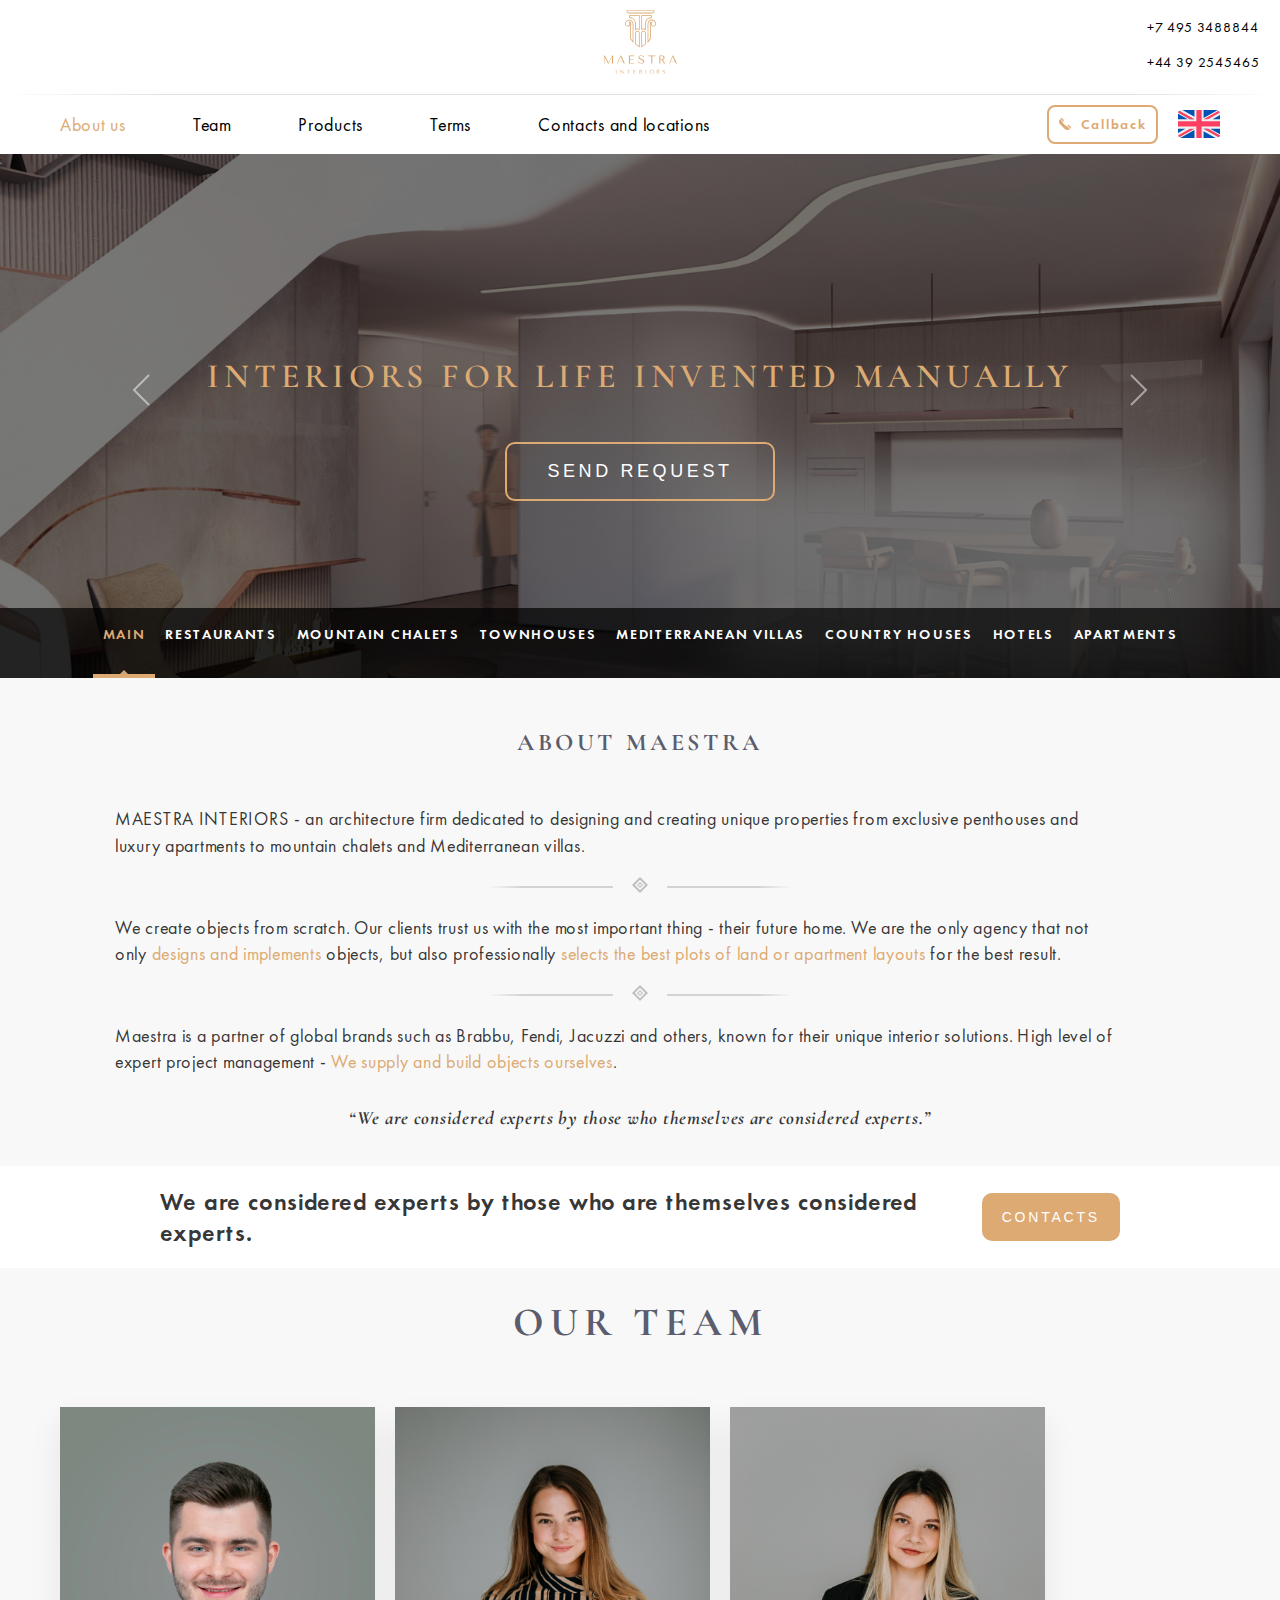
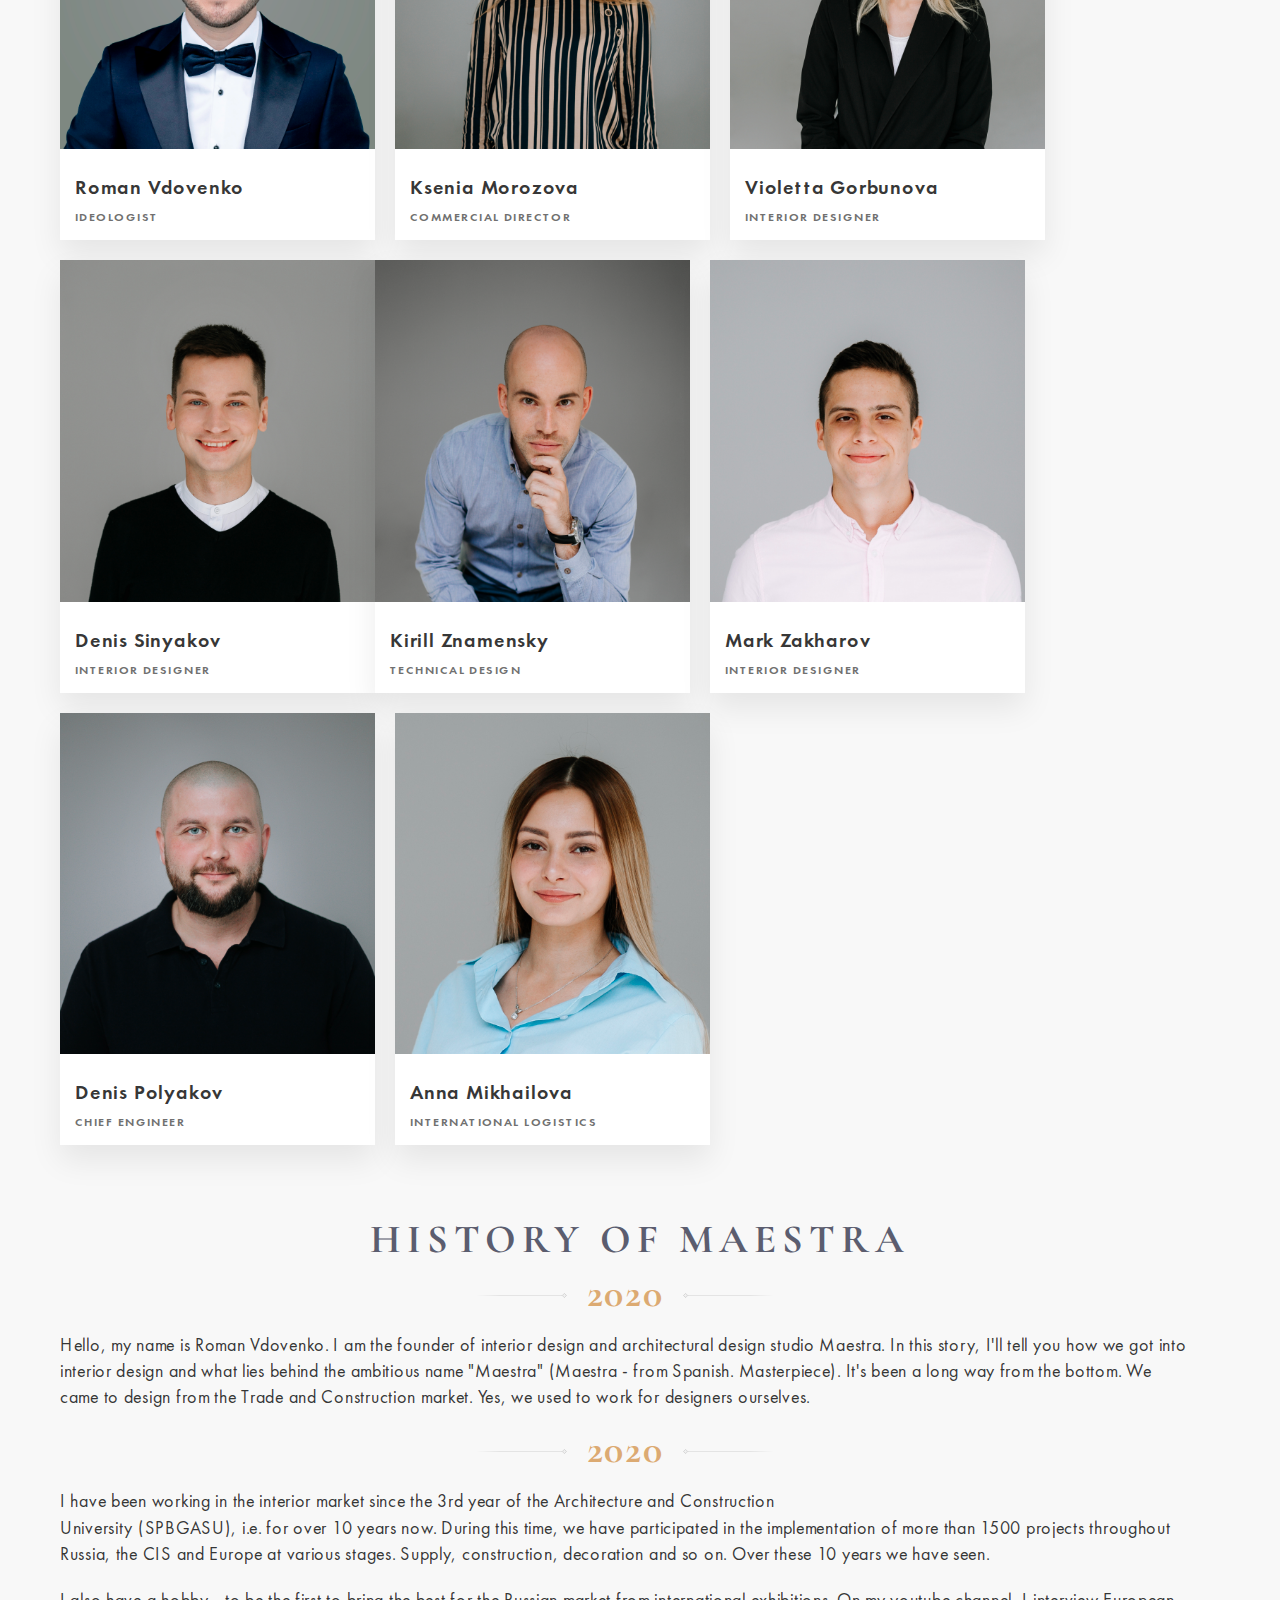
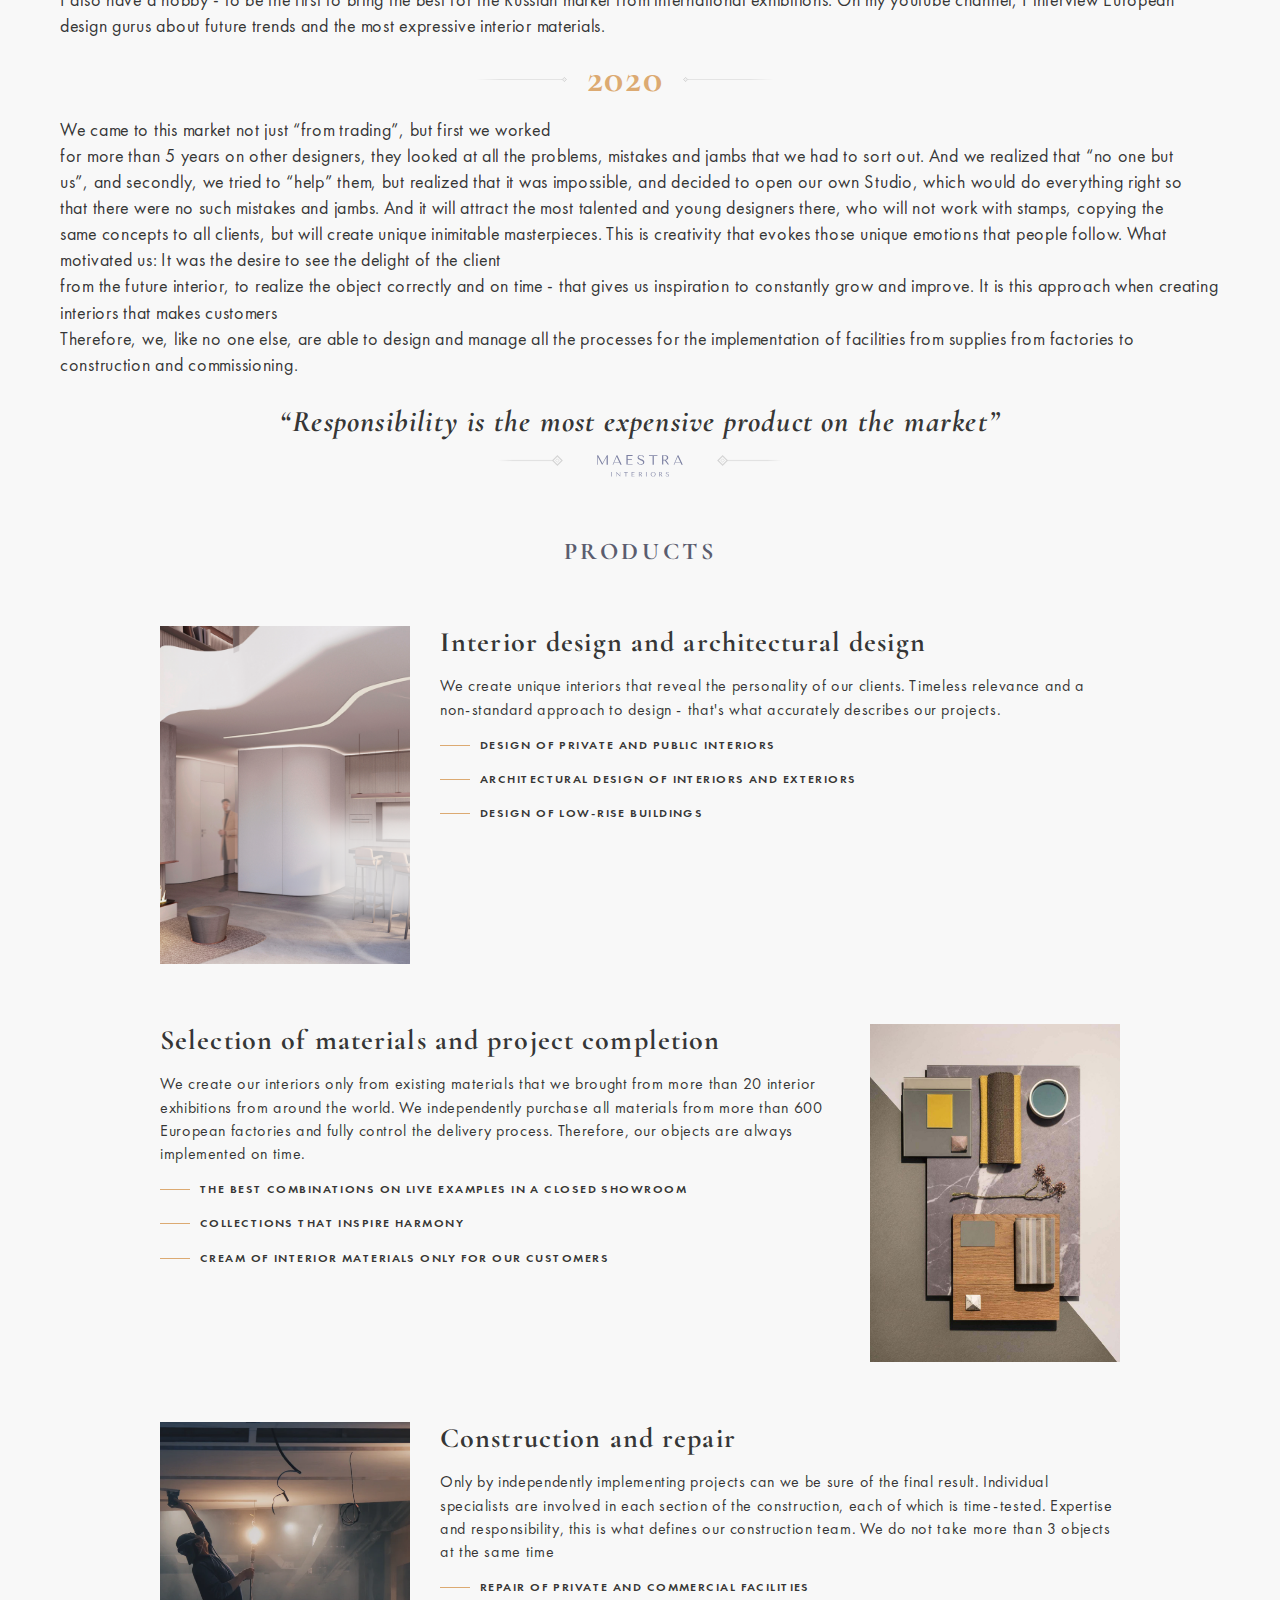
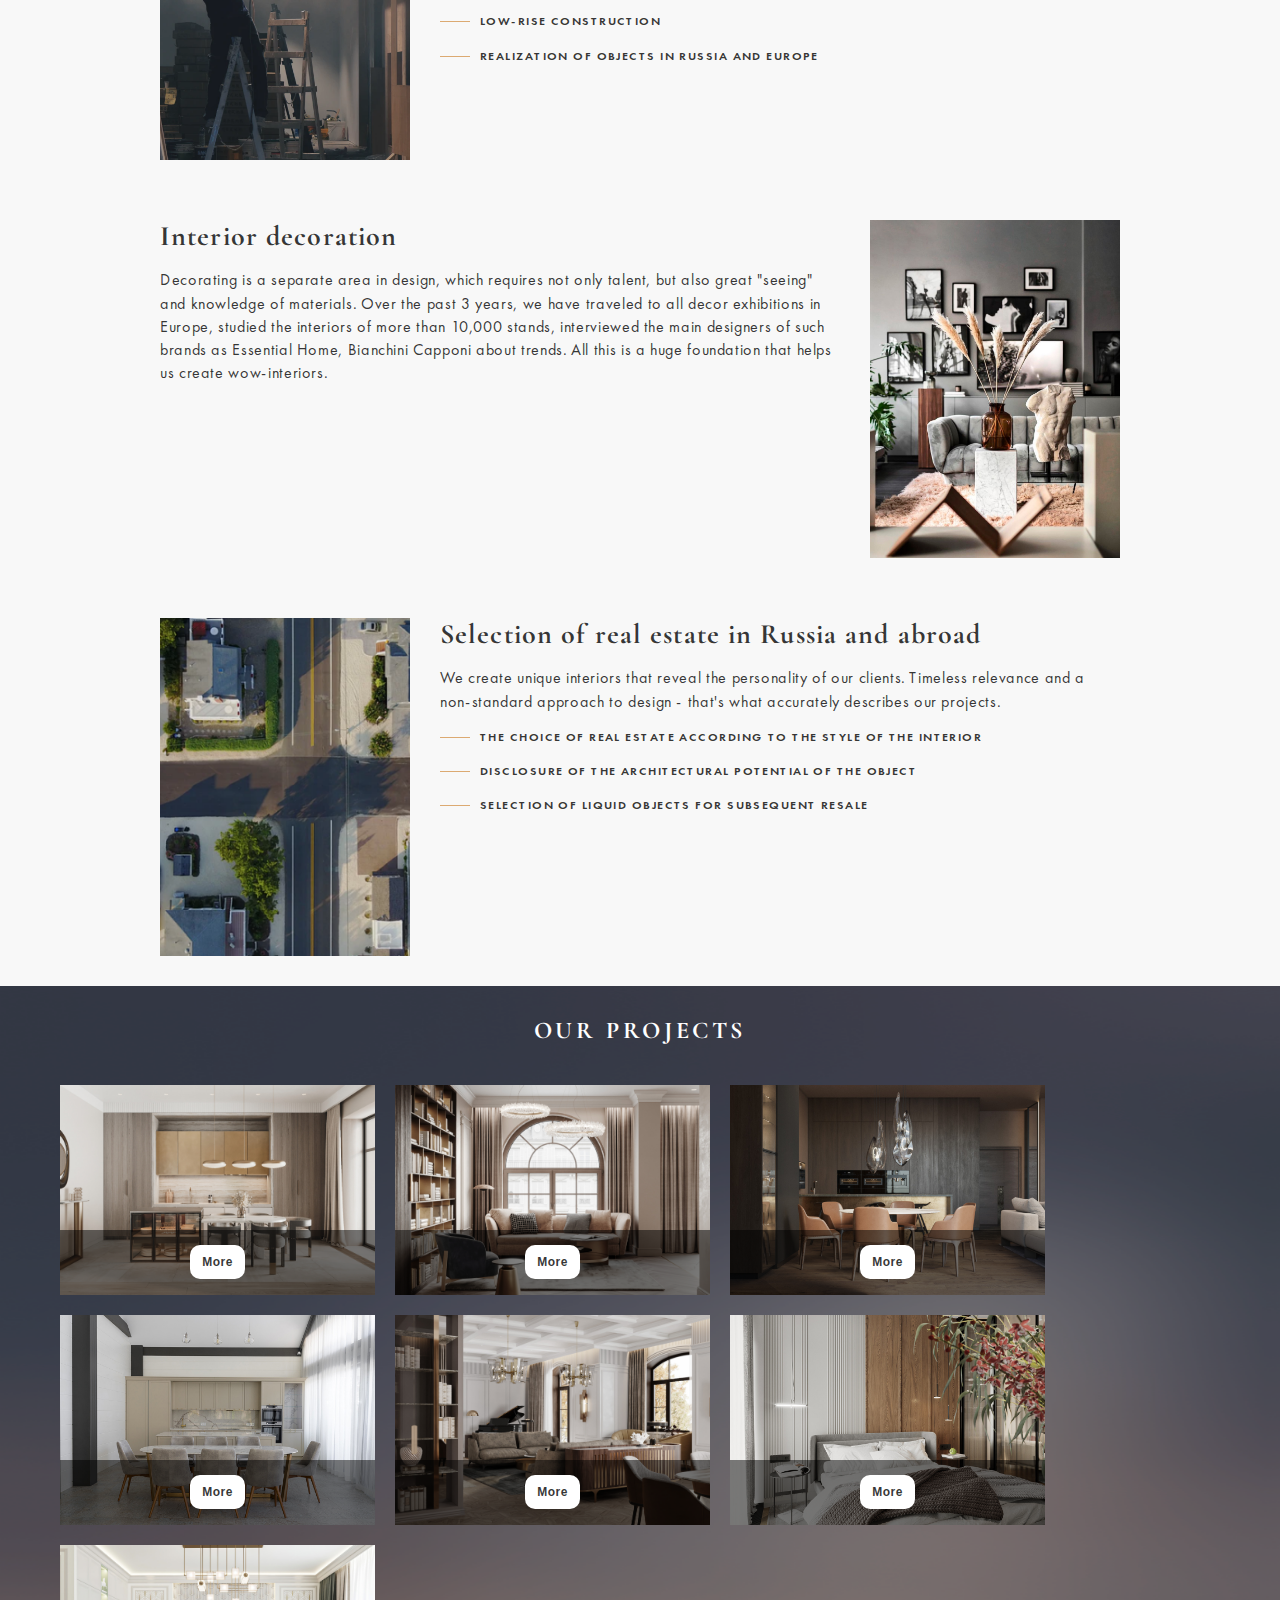
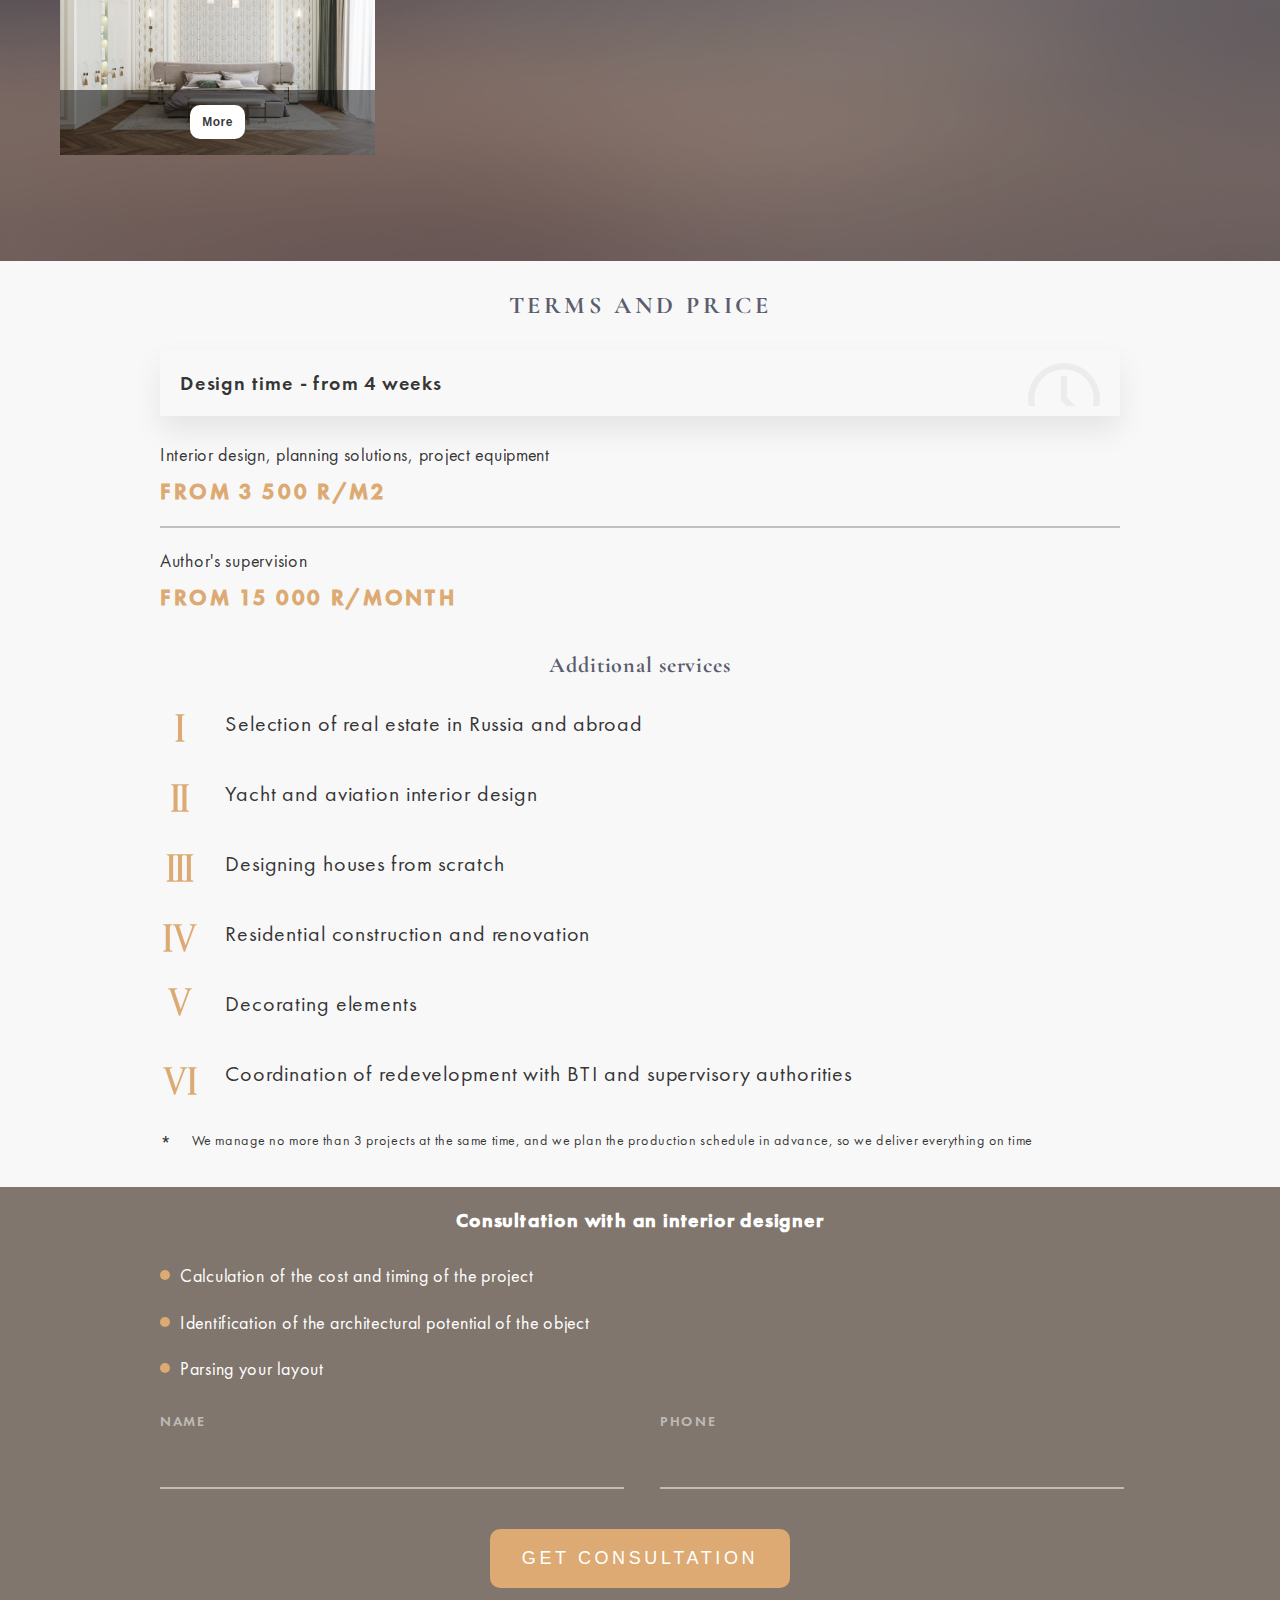
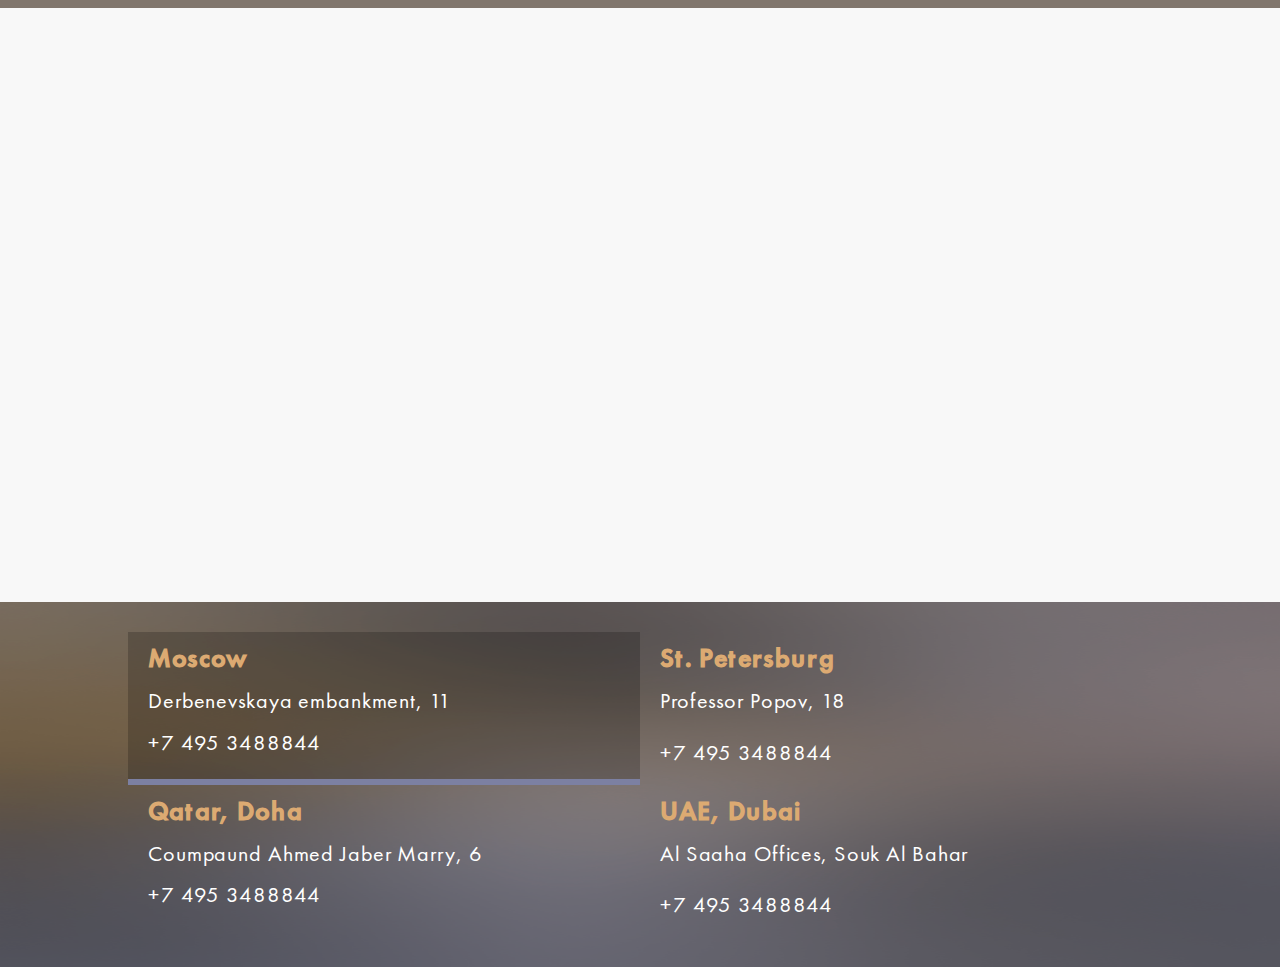
==== commit 5ffde7fb: "translated to eng" ====
--- a/eng.html
+++ b/eng.html
@@ -386,45 +386,45 @@
                     <div class="slide trans" style="opacity: 1;">
                         <img class="slide-pic trans-image" src="./media/MobileSliders/mobileSlider1.png" alt="">
                         <div class="bg-black"></div>
-                        <span class="slide-text">Interiors for life invented by hand</span>
+                        <span class="slide-text">Interiors for life invented manually</span>
                     </div>
                     <div class="slide trans" style="opacity: 0;">
                         <img class="slide-pic trans-image" src="./media/MobileSliders/mobileSlider2.png" alt="">
                         <div class="bg-black"></div>
-                        <span class="slide-text">Рестораны</span>
+                        <span class="slide-text">Restaurants</span>
                     </div>
                     <div class="slide trans" style="opacity: 0;">
                         <img class="slide-pic trans-image" src="./media/MobileSliders/mobileSlider3.png" alt="">
                         <div class="bg-black"></div>
-                        <span class="slide-text">горные шале</span>
+                        <span class="slide-text">mountain chalets</span>
                     </div>
                     <div class="slide trans" style="opacity: 0;">
                         <img class="slide-pic trans-image" src="./media/MobileSliders/MobileSlider4.png" alt="">
                         <div class="bg-black"></div>
-                        <span class="slide-text">таунхаусы</span>
+                        <span class="slide-text">townhouses</span>
                     </div>
                     <div class="slide trans" style="opacity: 0;">
                         <img class="slide-pic trans-image" src="./media/MobileSliders/mobileSlider5.png" alt="">
                         <div class="bg-black"></div>
-                        <span class="slide-text">Средиземно<br>морские виллы</span>
+                        <span class="slide-text">mediterranean<br>villas</span>
                     </div>
                     <div class="slide trans" style="opacity: 0;">
                         <img class="slide-pic trans-image" src="./media/MobileSliders/mobileSlider6.png" alt="">
                         <div class="bg-black"></div>
-                        <span class="slide-text">загородные дома</span>
+                        <span class="slide-text">country houses</span>
                     </div>
                     <div class="slide trans" style="opacity: 0;">
                         <img class="slide-pic trans-image" src="./media/MobileSliders/mobileSlider7.png" alt="">
                         <div class="bg-black"></div>
-                        <span class="slide-text">отели</span>
+                        <span class="slide-text">hotels</span>
                     </div>
                     <div class="slide trans" style="opacity: 0;">
                         <img class="slide-pic trans-image" src="./media/MobileSliders/MobileSlider8.png" alt="">
                         <div class="bg-black"></div>
-                        <span class="slide-text">квартиры</span>
+                        <span class="slide-text">apartments</span>
                     </div>
                     <div style="display: flex; justify-content: center">
-                        <button onclick="openCallback()" class="slider-button">Оставить заявку</button>
+                        <button onclick="openCallback()" class="slider-button">Send request</button>
                     </div>
                     <a onclick="plusSlides(-1)" class="left-slider prev">
                         <svg width="18" height="32" viewBox="0 0 18 32" fill="none" xmlns="http://www.w3.org/2000/svg">
@@ -438,28 +438,28 @@
                     </a>
                     <div class="slider-nav">
                         <div onclick="currentSlide(1)" class="slider-menu">
-                            Главная
+                            Main
                         </div>
                         <div onclick="currentSlide(2)" class="slider-menu">
-                            Рестораны
+                            Restaurants
                         </div>
                         <div onclick="currentSlide(3)" class="slider-menu">
-                            горные шале
+                            mountain chalets
                         </div>
                         <div onclick="currentSlide(4)" class="slider-menu">
-                            таунхаусы
+                            townhouses
                         </div>
                         <div onclick="currentSlide(5)" class="slider-menu">
-                            Средиземноморские виллы
+                            mediterranean villas
                         </div>
                         <div onclick="currentSlide(6)" class="slider-menu">
-                            загородные дома
+                            country houses
                         </div>
                         <div onclick="currentSlide(7)" class="slider-menu">
-                            отели
+                            hotels
                         </div>
                         <div onclick="currentSlide(8)" class="slider-menu">
-                            квартиры
+                            apartments
                         </div>
                     </div>
                 </div>
@@ -467,12 +467,12 @@
             <div>
                 <div class="about">
                     <div>
-                        <h2 class="about-header">О Maestra</h2>
+                        <h2 class="about-header">About Maestra</h2>
                     </div>
                     <div class="about-content">
                         <div>
                             <div class="about-text">
-                                MAESTRA INTERIORS - архитектурное бюро, посвященное проектированию и созданию уникальных объектов недвижимости от эксклюзивных пентхаусов и элитных квартир, до горных шале и средиземноморских вилл.
+                                MAESTRA INTERIORS - an architecture firm dedicated to designing and creating unique properties from exclusive penthouses and luxury apartments to mountain chalets and Mediterranean villas.
                             </div>
                             <div class="about-art">
                                 <div class="art-left">
@@ -487,8 +487,7 @@
                                 </div>
                             </div>
                             <div class="about-text">
-                                Мы создаем объекты с чистого листа. Наши клиенты доверяют нам самое главное - свой будущий дом. Мы единственное бюро, которое не только <span>проектирует и реализует</span> объекты, но и профессионально <span>выбирает лучшие участки земли или планировки квартир</span> для наилучшего результата.                        
-                            </div>
+                                We create objects from scratch. Our clients trust us with the most important thing - their future home. We are the only agency that not only <span>designs and implements</span> objects, but also professionally <span>selects the best plots of land or apartment layouts</span> for the best result.                            </div>
                             <div class="about-art">
                                 <div class="art-left">
                                 </div>
@@ -502,21 +501,20 @@
                                 </div>
                             </div>
                             <div class="about-text">
-                                Maestra является партнером мировых брендов, таких как Brabbu, Fendi, Jacuzzi и пр, известными своими неповторимыми интерьерными решениями. Высокий уровень экспертного управления проектами - <span>Мы снабжаем и строим объекты самостоятельно</span>.
-                            </div>
+                                Maestra is a partner of global brands such as Brabbu, Fendi, Jacuzzi and others, known for their unique interior solutions. High level of expert project management - <span>We supply and build objects ourselves</span>.                            </div>
                         </div>
                         <div class="about-query">
-                            “Нас считает экспертами тот, кто сам считается экспертом.”
+                            “We are considered experts by those who themselves are considered experts.”                        
                         </div>
                     </div>
                 </div>
                 <div class="about-wrapper">
                     <div class="about-button-text">
-                        Нас считает экспертами тот, кто сам считается экспертом.
+                        We are considered experts by those who are themselves considered experts.
                     </div>
                     <button class="about-button">
                         <a href="#section-5">
-                        Контакты
+                        Contacts
                         </a>
                     </button>
                 </div>
@@ -525,64 +523,64 @@
         <section id="section-2">
             <div class="our-team-wrapper">
                 <div class="our-team-header">
-                    наша команда
+                    Our team
                 </div>
                 <div class="our-team">
                     <div class="team-members">
                         <div class="member-box">
                             <img class="member-photo" src="./media/worker1.png" alt="">
                             <div>
-                                <span class="member-name">Роман Вдовенко</span>
-                                <span class="member-spec">Идеолог</span>
+                                <span class="member-name">Roman Vdovenko</span>
+                                <span class="member-spec">Ideologist</span>
                             </div>
                         </div>
                         <div class="member-box">
                             <img class="member-photo" src="./media/worker2.png" alt="">
                             <div>
-                                <span class="member-name">Ксения Морозова</span>
-                                <span class="member-spec">Коммерческий директор</span>
+                                <span class="member-name">Ksenia Morozova</span>
+                                <span class="member-spec">Commercial Director</span>
                             </div>
                         </div>
                         <div class="member-box">
                             <img class="member-photo" src="./media/worker3.png" alt="">
                             <div>
-                                <span class="member-name">Виолетта Горбунова</span>
-                                <span class="member-spec">Дизайнер интерьера</span>
+                                <span class="member-name">Violetta Gorbunova</span>
+                                <span class="member-spec">Interior designer</span>
                             </div>
                         </div>
                         <div class="member-box">
                             <img class="member-photo" src="./media/worker4.png" alt="">
                             <div>
-                                <span class="member-name">Денис Синяков</span>
-                                <span class="member-spec">Дизайнер интерьера</span>
+                                <span class="member-name">Denis Sinyakov</span>
+                                <span class="member-spec">Interior designer</span>
                             </div>
                         </div>
                         <div class="member-box">
                             <img class="member-photo" src="./media/worker5.png" alt="">
                             <div>
-                                <span class="member-name">Кирилл Знаменский</span>
-                                <span class="member-spec">Технический дизайн</span>
+                                <span class="member-name">Kirill Znamensky</span>
+                                <span class="member-spec">Technical design</span>
                             </div>
                         </div>
                         <div class="member-box">
                             <img class="member-photo" src="./media/worker6.png" alt="">
                             <div>
-                                <span class="member-name">Марк Захаров</span>
-                                <span class="member-spec">Дизайнер интерьера</span>
+                                <span class="member-name">Mark Zakharov</span>
+                                <span class="member-spec">Interior designer</span>
                             </div>
                         </div>
                         <div class="member-box">
                             <img class="member-photo" src="./media/worker7.png" alt="">
                             <div>
-                                <span class="member-name">Денис Поляков</span>
-                                <span class="member-spec">Главный инженер</span>
+                                <span class="member-name">Denis Polyakov</span>
+                                <span class="member-spec">Chief Engineer</span>
                             </div>
                         </div>
                         <div class="member-box">
                             <img class="member-photo" src="./media/worker8.png" alt="">
                             <div>
-                                <span class="member-name">Анна Михайлова</span>
-                                <span class="member-spec">Международный логист</span>
+                                <span class="member-name">Anna Mikhailova</span>
+                                <span class="member-spec">International logistics</span>
                             </div>
                         </div>
                     </div>
@@ -590,7 +588,7 @@
             </div>
             <div id="history">
                 <div class="history-header" id="history_header">
-                    История создания MAESTRA
+                    History of MAESTRA
                 </div>
                 <div class="history-desk">
                     <div onscroll="progressBar()" class="history-wrapper" id="history_wrapper">
@@ -627,8 +625,7 @@
                                 </div>                       
                             </div>
                             <div class="history-text">
-                                Приветствую, меня зовут Роман Вдовенко. Я основатель студии дизайна интерьера и архитектурного проектирования Maestra. В этой истории, я расскажу, Как мы пришли в дизайн интерьера, и что кроется за амбициозным названием «Maestra» (Maestra – от исп. Шедевр). Это был долгий путь с самого низа. Мы пришли в проектирование из рынка Торговли и Строительства. Да, мы сами раньше работали на дизайнеров.
-                            </div>
+                                Hello, my name is Roman Vdovenko. I am the founder of interior design and architectural design studio Maestra. In this story, I'll tell you how we got into interior design and what lies behind the ambitious name "Maestra" (Maestra - from Spanish. Masterpiece). It's been a long way from the bottom. We came to design from the Trade and Construction market. Yes, we used to work for designers ourselves.                            </div>
                             <div class="year-art">
                                 <div>
                                     <svg class="year-art-mobile" width="331" height="18" viewBox="0 0 331 18" fill="none" xmlns="http://www.w3.org/2000/svg">
@@ -661,15 +658,15 @@
                                 </div>                       
                             </div>
                             <div class="history-text">
-                                Я работаю в интерьерном рынке с 3-го курса Архитектурно-Строительного 
+                                I have been working in the interior market since the 3rd year of the Architecture and Construction
                             </div>
                         </div>
                         <div class="history2">
                             <div class="history-text">
-                                Университета (СПБГАСУ), т.е. уже более 10 лет. За это время, мы участвовали в реализации более 1500 проектов по всей России, СНГ и Европе на разных этапах. Снабжение, строительство, декорирование и так далее. За эти 10 лет мы видели.
+                                University (SPBGASU), i.е. for over 10 years now. During this time, we have participated in the implementation of more than 1500 projects throughout Russia, the CIS and Europe at various stages. Supply, construction, decoration and so on. Over these 10 years we have seen.
                             </div>
                             <div class="history-text" style="margin-top: 20px;">
-                                Так же у меня есть хобби – первым привозить с международных выставок лучшее для Российского рынка. На моем youtube канале я беру интервью о будущих трендах и самых выразительных интерьерных материалах у гуру европейского дизайна.
+                                I also have a hobby - to be the first to bring the best for the Russian market from international exhibitions. On my youtube channel, I interview European design gurus about future trends and the most expressive interior materials.
                             </div>
                             <div class="year-art">
                                 <div>
@@ -703,24 +700,24 @@
                                 </div>                       
                             </div>
                             <div class="history-text">
-                                Мы пришли в этот рынок не просто «с торговли», а сначала отработали  
+                                We came to this market not just “from trading”, but first we worked
                             </div>
                         </div>
                         <div class="history3">
                             <div class="history-text">
-                                более 5-ти лет на других дизайнеров, посмотрели все проблемы, ошибки и косяки, которые нам же и приходилось разгребать. И поняли, что «никто, кроме нас»,  а во-вторых, мы пытались им «помочь», но поняли, что это невозможно, и решили открыть свою Студию, которая будет делать все правильно, чтобы этих ошибок и косяков не было.И привлечет туда самых талантливых и молодых дизайнеров, которые не будут работать штампами, копируя всем клиентам одни и те же концепты, а будут создавать уникальные неповторимые шедевры. Это и есть творчество, которое вызывает те неповторимые эмоции, за которыми идут люди.Что нами двигало: Именно желание увидеть восторг клиента 
+                                for more than 5 years on other designers, they looked at all the problems, mistakes and jambs that we had to sort out. And we realized that “no one but us”, and secondly, we tried to “help” them, but realized that it was impossible, and decided to open our own Studio, which would do everything right so that there were no such mistakes and jambs. And it will attract the most talented and young designers there, who will not work with stamps, copying the same concepts to all clients, but will create unique inimitable masterpieces. This is creativity that evokes those unique emotions that people follow. What motivated us: It was the desire to see the delight of the client
                             </div>
                         </div>
                         <div class="history4">
                             <div class="history-text">
-                                от будущего интерьера, реализовать объект правильно и в срок – то, что дает нам вдохновение постоянно расти и совершетсвоваться. Именно такой подход при создании интерьеров вызывает у клиентов
+                                from the future interior, to realize the object correctly and on time - that gives us inspiration to constantly grow and improve. It is this approach when creating interiors that makes customers
                             </div>
                             <div class="history-text">
-                                Поэтому мы, как никто другой, умеем и проектировать и управлять всеми процессами реализации объектов от поставок с фабрик, до строительства и введения в эксплуатацию.
+                                Therefore, we, like no one else, are able to design and manage all the processes for the implementation of facilities from supplies from factories to construction and commissioning.
                             </div>
                             <div class="history-quote">
                                 <div class="history-quote-text">
-                                    “Ответственность — самый дорогой продукт на рынке”
+                                    “Responsibility is the most expensive product on the market”
                                 </div>
                                 <div class="history-quote-art">
                                     <svg class="history-quote-art-mobile" width="107" height="18" viewBox="0 0 107 18" fill="none" xmlns="http://www.w3.org/2000/svg">
@@ -778,10 +775,10 @@
                             <img src="./media/historyPhoto.png" alt="">
                         </div>
                         <div>
-                            Роман Вдовенко
-                        </div>
-                        <div>
-                            Идеолог
+                            Roman Vdovenko
+                        </div>
+                        <div>
+                            Ideologist
                         </div>
                     </div>
                 </div>
@@ -796,7 +793,7 @@
         <section id="section-3">
             <div class="items-wrapper">
                 <div class="items-header">
-                    Продукты
+                    Products
                 </div>
                 <div class="item" style="margin-top: 0px;">
                     <div class="product-pic">
@@ -804,10 +801,10 @@
                     </div>
                     <div>
                         <div class="item-header">
-                            Дизайн интерьера и архитектурное проектирование
+                            Interior design and architectural design
                         </div>
                         <div class="item-about">
-                            Мы создаем уникальные интерьеры которые раскрывают личность наших клиентов. Актуальность вне времени и нестандартный подход к проектированию - вот, что точно описывает наши проекты.
+                            We create unique interiors that reveal the personality of our clients. Timeless relevance and a non-standard approach to design - that's what accurately describes our projects.
                         </div>
                         <div class="item-chapters">
                             <div class="item-chapter">
@@ -815,7 +812,7 @@
                                     <div class="item-art"></div>
                                 </div>
                                 <div class="item-li">
-                                    Дизайн частных и общественных интерьеров
+                                    Design of private and public interiors
                                 </div>
                             </div>
                             <div class="item-chapter">
@@ -823,7 +820,7 @@
                                     <div class="item-art"></div>
                                 </div>
                                 <div class="item-li">
-                                    Архитектурное проектирование интерьеров и экстерьеров
+                                    Architectural design of interiors and exteriors
                                 </div>
                             </div>
                             <div class="item-chapter">
@@ -831,7 +828,7 @@
                                     <div class="item-art"></div>
                                 </div>
                                 <div class="item-li">
-                                    Проектирование малоэтажных зданий
+                                    Design of low-rise buildings
                                 </div>
                             </div>
                         </div>
@@ -843,10 +840,10 @@
                     </div>
                     <div>
                         <div class="item-header">
-                            Подбор материалов и комплектация проектов
+                            Selection of materials and project completion
                         </div>
                         <div class="item-about">
-                            Мы создаем свои интерьеры только из существующих материалов, которые привезли, более чем с 20 интерьерных выставок со всего мира. Мы самостоятельно закупаем все материалы более, чем на 600 европейских фабриках и полностью контролируем процесс поставки. Поэтому наши объекты всегда реализуются в срок.
+                            We create our interiors only from existing materials that we brought from more than 20 interior exhibitions from around the world. We independently purchase all materials from more than 600 European factories and fully control the delivery process. Therefore, our objects are always implemented on time.
                         </div>
                         <div class="item-chapters">
                             <div class="item-chapter">
@@ -854,7 +851,7 @@
                                     <div class="item-art"></div>
                                 </div>
                                 <div class="item-li">
-                                    Лучшие сочетания на живых примерах в закрытом шоу-руме
+                                    The best combinations on live examples in a closed showroom
                                 </div>
                             </div>
                             <div class="item-chapter">
@@ -862,7 +859,7 @@
                                     <div class="item-art"></div>
                                 </div>
                                 <div class="item-li">
-                                    Вдохновляющие гармонией подборки
+                                    Collections that inspire harmony
                                 </div>
                             </div>
                             <div class="item-chapter">
@@ -870,7 +867,7 @@
                                     <div class="item-art"></div>
                                 </div>
                                 <div class="item-li">
-                                    Сливки интерьерных материалов только для наших клиентов
+                                    Cream of interior materials only for our customers
                                 </div>
                             </div>
                         </div>
@@ -882,10 +879,10 @@
                     </div>
                     <div>
                         <div class="item-header">
-                            Строительство и ремонт
+                            Construction and repair
                         </div>
                         <div class="item-about">
-                            Только самостоятельно реализуя проекты мы можем быть уверены в конечном результате. В каждом разделе строительства задействованы отдельные специалисты, каждый их которых проверен временем. Экспертиза и ответственность, именно это определяет нашу строительную бригаду. Мы не берем больше 3-х объектов одновременно
+                            Only by independently implementing projects can we be sure of the final result. Individual specialists are involved in each section of the construction, each of which is time-tested. Expertise and responsibility, this is what defines our construction team. We do not take more than 3 objects at the same time
                         </div>
                         <div class="item-chapters">
                             <div class="item-chapter">
@@ -893,7 +890,7 @@
                                     <div class="item-art"></div>
                                 </div>
                                 <div class="item-li">
-                                    Ремонт частных и коммерческих объектов
+                                    Repair of private and commercial facilities
                                 </div>
                             </div>
                             <div class="item-chapter">
@@ -901,7 +898,7 @@
                                     <div class="item-art"></div>
                                 </div>
                                 <div class="item-li">
-                                    Малоэтажное строительство
+                                    Low-rise construction
                                 </div>
                             </div>
                             <div class="item-chapter">
@@ -909,7 +906,7 @@
                                     <div class="item-art"></div>
                                 </div>
                                 <div class="item-li">
-                                    Реализация объектов в России и Европе
+                                    Realization of objects in Russia and Europe
                                 </div>
                             </div>
                         </div>
@@ -921,10 +918,10 @@
                     </div>
                     <div>
                         <div class="item-header">
-                            Декорирование интерьеров
+                            Interior decoration
                         </div>
                         <div class="item-about">
-                            Декорирование - это отдельная сфера в дизайне, которая требует не только таланта, но и огромной "насмотренности" и знания материалов. За последние 3 года мы объездили все выставки декора Европы, изучили интерьеры более 10000 стендов, взяли интервью о трендах у главных дизайнеров таких брендов, как Essential Home, Bianchini Capponi. Все это - огромный фундамент, который помогает нам создавать wow-интерьеры.
+                            Decorating is a separate area in design, which requires not only talent, but also great "seeing" and knowledge of materials. Over the past 3 years, we have traveled to all decor exhibitions in Europe, studied the interiors of more than 10,000 stands, interviewed the main designers of such brands as Essential Home, Bianchini Capponi about trends. All this is a huge foundation that helps us create wow-interiors.
                         </div>
                     </div>
                 </div>
@@ -934,10 +931,10 @@
                     </div>
                     <div>
                         <div class="item-header">
-                            Подбор недвижимости в России и за рубежом
+                            Selection of real estate in Russia and abroad
                         </div>
                         <div class="item-about">
-                            Мы создаем уникальные интерьеры которые раскрывают личность наших клиентов. Актуальность вне времени и нестандартный подход к проектированию - вот, что точно описывает наши проекты.
+                            We create unique interiors that reveal the personality of our clients. Timeless relevance and a non-standard approach to design - that's what accurately describes our projects.
                         </div>
                         <div class="item-chapters">
                             <div class="item-chapter">
@@ -945,7 +942,7 @@
                                     <div class="item-art"></div>
                                 </div>
                                 <div class="item-li">
-                                    Выбор недвижимости под стиль интерьера                            
+                                    The choice of real estate according to the style of the interior                            
                                 </div>
                             </div>
                             <div class="item-chapter">
@@ -953,7 +950,7 @@
                                     <div class="item-art"></div>
                                 </div>
                                 <div class="item-li">
-                                    Раскрытие архитектурного потенциала объекта
+                                    Disclosure of the architectural potential of the object
                                 </div>
                             </div>
                             <div class="item-chapter">
@@ -961,7 +958,7 @@
                                     <div class="item-art"></div>
                                 </div>
                                 <div class="item-li">
-                                    Подбор ликвидных к последующей перепродаже объектов
+                                    Selection of liquid objects for subsequent resale
                                 </div>
                             </div>
                         </div>
@@ -969,7 +966,7 @@
                 </div>
             </div>
             <div class="portfolio-wrapper">
-                <div class="portfolio-header">наши проекты</div>
+                <div class="portfolio-header">our projects</div>
                 <div class="portfolio-content">
                     <div class="portfolio-left" onclick="plusPortfolio(-1)">
                         <svg width="18" height="32" viewBox="0 0 18 32" fill="none" xmlns="http://www.w3.org/2000/svg">
@@ -1010,7 +1007,7 @@
                         <img src="./media/portfolio1.jpg" alt="">
                         <div class="portfolio-button-wrapper-desktop">
                             <button class="portfolio-button-desktop">
-                                Подробнее
+                                More
                             </button>
                         </div>
                     </div>
@@ -1018,7 +1015,7 @@
                         <img src="./media/portfolio2.jpg" alt="">
                         <div class="portfolio-button-wrapper-desktop">
                             <button class="portfolio-button-desktop">
-                                Подробнее
+                                More
                             </button>
                         </div>
                     </div>
@@ -1026,7 +1023,7 @@
                         <img src="./media/portfolio3.jpg" alt="">
                         <div class="portfolio-button-wrapper-desktop">
                             <button class="portfolio-button-desktop">
-                                Подробнее
+                                More
                             </button>
                         </div>
                     </div>
@@ -1034,7 +1031,7 @@
                         <img src="./media/portfolio4.jpg" alt="">
                         <div class="portfolio-button-wrapper-desktop">
                             <button class="portfolio-button-desktop">
-                                Подробнее
+                                More
                             </button>
                         </div>
                     </div>
@@ -1042,7 +1039,7 @@
                         <img src="./media/portfolio5.jpg" alt="">
                         <div class="portfolio-button-wrapper-desktop">
                             <button class="portfolio-button-desktop">
-                                Подробнее
+                                More
                             </button>
                         </div>
                     </div>
@@ -1050,7 +1047,7 @@
                         <img src="./media/portfolio6.jpg" alt="">
                         <div class="portfolio-button-wrapper-desktop">
                             <button class="portfolio-button-desktop">
-                                Подробнее
+                                More
                             </button>
                         </div>
                     </div>
@@ -1058,7 +1055,7 @@
                         <img src="./media/portfolio7.jpg" alt="">
                         <div class="portfolio-button-wrapper-desktop">
                             <button class="portfolio-button-desktop">
-                                Подробнее
+                                More
                             </button>
                         </div>
                     </div>
@@ -1073,7 +1070,7 @@
                     <div onclick="currentPortfolio(7)" class="portfolio-nav-bar"></div>
                 </div>
                 <div class="portfolio-button-wrapper">
-                    <button onclick="showItem(PortfolioIndex-1)">Подробнее</button>
+                    <button onclick="showItem(PortfolioIndex-1)">More</button>
                 </div>
             </div>
         </section>
@@ -1335,11 +1332,11 @@
             </div>
             <div class="price-wrapper">
                 <div class="price-header">
-                    Условия и стоимость
+                    Terms and price
                 </div>
                 <div class="time-count">
                     <div class="time-count-text">
-                        Сроки проектирования — от 4 недель
+                        Design time - from 4 weeks
                     </div>
                     <div class="time-count-art">
                         <svg width="72" height="43" viewBox="0 0 72 43" fill="none" xmlns="http://www.w3.org/2000/svg">
@@ -1351,21 +1348,21 @@
                     </div>
                 </div>
                 <div class="about-price">
-                    Дизайн интерьера, планировочные решения, комплектация проекта
+                    Interior design, planning solutions, project equipment
                 </div>
                 <div class="price">
-                    от 3 500 р/м2
+                    from 3 500 r/m2
                 </div>
                 <div class="price-line"></div>
                 <div class="about-price">
-                    Авторский надзор
+                    Author's supervision
                 </div>
                 <div class="price">
-                    от 15 000 р/мес
+                    from 15 000 r/month
                 </div>
                 <div class="dop-sells">
                     <div class="dop-sells-header">
-                        Дополнительные услуги
+                        Additional services
                     </div>
                     <div class="dop-sell">
                         <div class="dop-sell-art">
@@ -1374,7 +1371,7 @@
                             </svg>                                                                                 
                         </div>
                         <div class="dop-sell-text">
-                            Подбор недвижимости в России и за рубежом
+                            Selection of real estate in Russia and abroad
                         </div>
                     </div>
                     <div class="dop-sell">
@@ -1384,7 +1381,7 @@
                             </svg>                                                                                  
                         </div>
                         <div class="dop-sell-text">
-                            Проектирование интерьеров яхт и авиации
+                            Yacht and aviation interior design
                         </div>
                     </div>
                     <div class="dop-sell">
@@ -1394,7 +1391,7 @@
                             </svg>                                                                                  
                         </div>
                         <div class="dop-sell-text">
-                            Проектирование домов с нуля
+                            Designing houses from scratch
                         </div>
                     </div>
                     <div class="dop-sell">
@@ -1405,7 +1402,7 @@
                             </svg>                                                        
                         </div>
                         <div class="dop-sell-text">
-                            Жилое строительство и ремонт
+                            Residential construction and renovation
                         </div>
                     </div>
                     <div class="dop-sell">
@@ -1415,7 +1412,7 @@
                             </svg>                                                       
                         </div>
                         <div class="dop-sell-text">
-                            Декорирование элементов
+                            Decorating elements
                         </div>
                     </div>
                     <div class="dop-sell">
@@ -1426,7 +1423,7 @@
                             </svg>                            
                         </div>
                         <div class="dop-sell-text">
-                            Согласование перепланировок с БТИ и надзорными органами
+                            Coordination of redevelopment with BTI and supervisory authorities
                         </div>
                     </div>
                 </div>
@@ -1435,7 +1432,7 @@
                         *
                     </div>
                     <div class="ds-text">
-                        Мы ведем не более 3-х проектов одновременно, и заранее планируем график производства, поэтому у нас все сдается в срок
+                        We manage no more than 3 projects at the same time, and we plan the production schedule in advance, so we deliver everything on time
                     </div>
                 </div>
             </div>
@@ -1445,7 +1442,7 @@
         <section id="section-5">
             <div class="consultation">
                 <div class="cn-header">
-                    Консультация с дизайнером интерьера
+                    Consultation with an interior designer
                 </div>
                 <div class="consultation-content">
                     <div class="cn-ul">
@@ -1454,41 +1451,41 @@
                                 <svg width="10" height="10" viewBox="0 0 10 10" fill="none" xmlns="http://www.w3.org/2000/svg">
                                     <circle cx="5" cy="5" r="5" fill="#DCAA72"/>
                                 </svg>                            
-                                Расчет стоимости и сроков реализации проекта
+                                Calculation of the cost and timing of the project
                             </li>
                             <li>
                                 <svg width="10" height="10" viewBox="0 0 10 10" fill="none" xmlns="http://www.w3.org/2000/svg">
                                     <circle cx="5" cy="5" r="5" fill="#DCAA72"/>
                                 </svg> 
-                                Выявления архитектурного потенциала объекта
+                                Identification of the architectural potential of the object
                             </li>
                             <li>
                                 <svg width="10" height="10" viewBox="0 0 10 10" fill="none" xmlns="http://www.w3.org/2000/svg">
                                     <circle cx="5" cy="5" r="5" fill="#DCAA72"/>
                                 </svg> 
-                                Разбор вашей планировки
+                                Parsing your layout
                             </li>
                         </ul>
                     </div>
                     <div>
                         <div style="display: flex">
                             <button onclick="openCallback()" class="about-button second-button" style="margin-bottom: 10px">
-                                Получить консультацию
+                                Get consultation
                             </button>
                         </div>
                         <div class="about-button-desktop-wrapper">
                             <div class="form-name mr-40">
-                                <label class="cbk_label" id="cbk-label-desk" for="cbk-name-desk">Имя</label>
+                                <label class="cbk_label" id="cbk-label-desk" for="cbk-name-desk">Name</label>
                                 <input class="cbki-name" id="cbk-name-desk" type="text" value="">
                             </div>
                             <div class="form-name">
-                                <label class="cbk_label" id="cbk-label-desk" for="cbk-name-desk">Телефон</label>
+                                <label class="cbk_label" id="cbk-label-desk" for="cbk-name-desk">Phone</label>
                                 <input class="cbki-name" id="cbk-phone-desk" type="number" value="">
                             </div>
                         </div>
                         <div class="consultation-button-wrapper">
                             <button onclick="callbackErrorDesk()" class="consultation-button">
-                                Получить консультацию
+                                Get consultation
                             </button>
                         </div>
                     </div>
@@ -1512,19 +1509,19 @@
                 <div class="adresses">
                     <div class="adresses-header">
                         <div class="adress-head" onclick="selectCategory(0)" id="russian_header" style="opacity: 1;">
-                            Офисы <br> в России
+                            Offices <br> in Russia
                         </div>
                         <div class="adress-head" onclick="selectCategory(1)" id="foreign_header">
-                            Офисы <br> за рубежом
+                            Offices <br> in other countries
                         </div>
                     </div>
                     <div class="adresses-category" id="russian_adresses">
                         <div onclick="selectMap(0)" class="office active-city">
                             <div class="city-name">
-                                Москва
+                                Moscow
                             </div>
                             <div class="adress-text">
-                                Дербеневская набережная, 11
+                                Derbenevskaya embankment, 11
                             </div>
                             <div class="adress-text" style="padding-top: 0; padding-bottom: 20px">
                                 +7 495 3488844
@@ -1533,10 +1530,10 @@
                         </div>
                         <div onclick="selectMap(1)" class="office">
                             <div class="city-name">
-                                Санкт-Петербург
+                                St. Petersburg
                             </div>
                             <div class="adress-text">
-                                Профессора Попова, 18
+                                Professor Popov, 18
                             </div>
                             <div class="adress-text">
                                 +7 495 3488844
